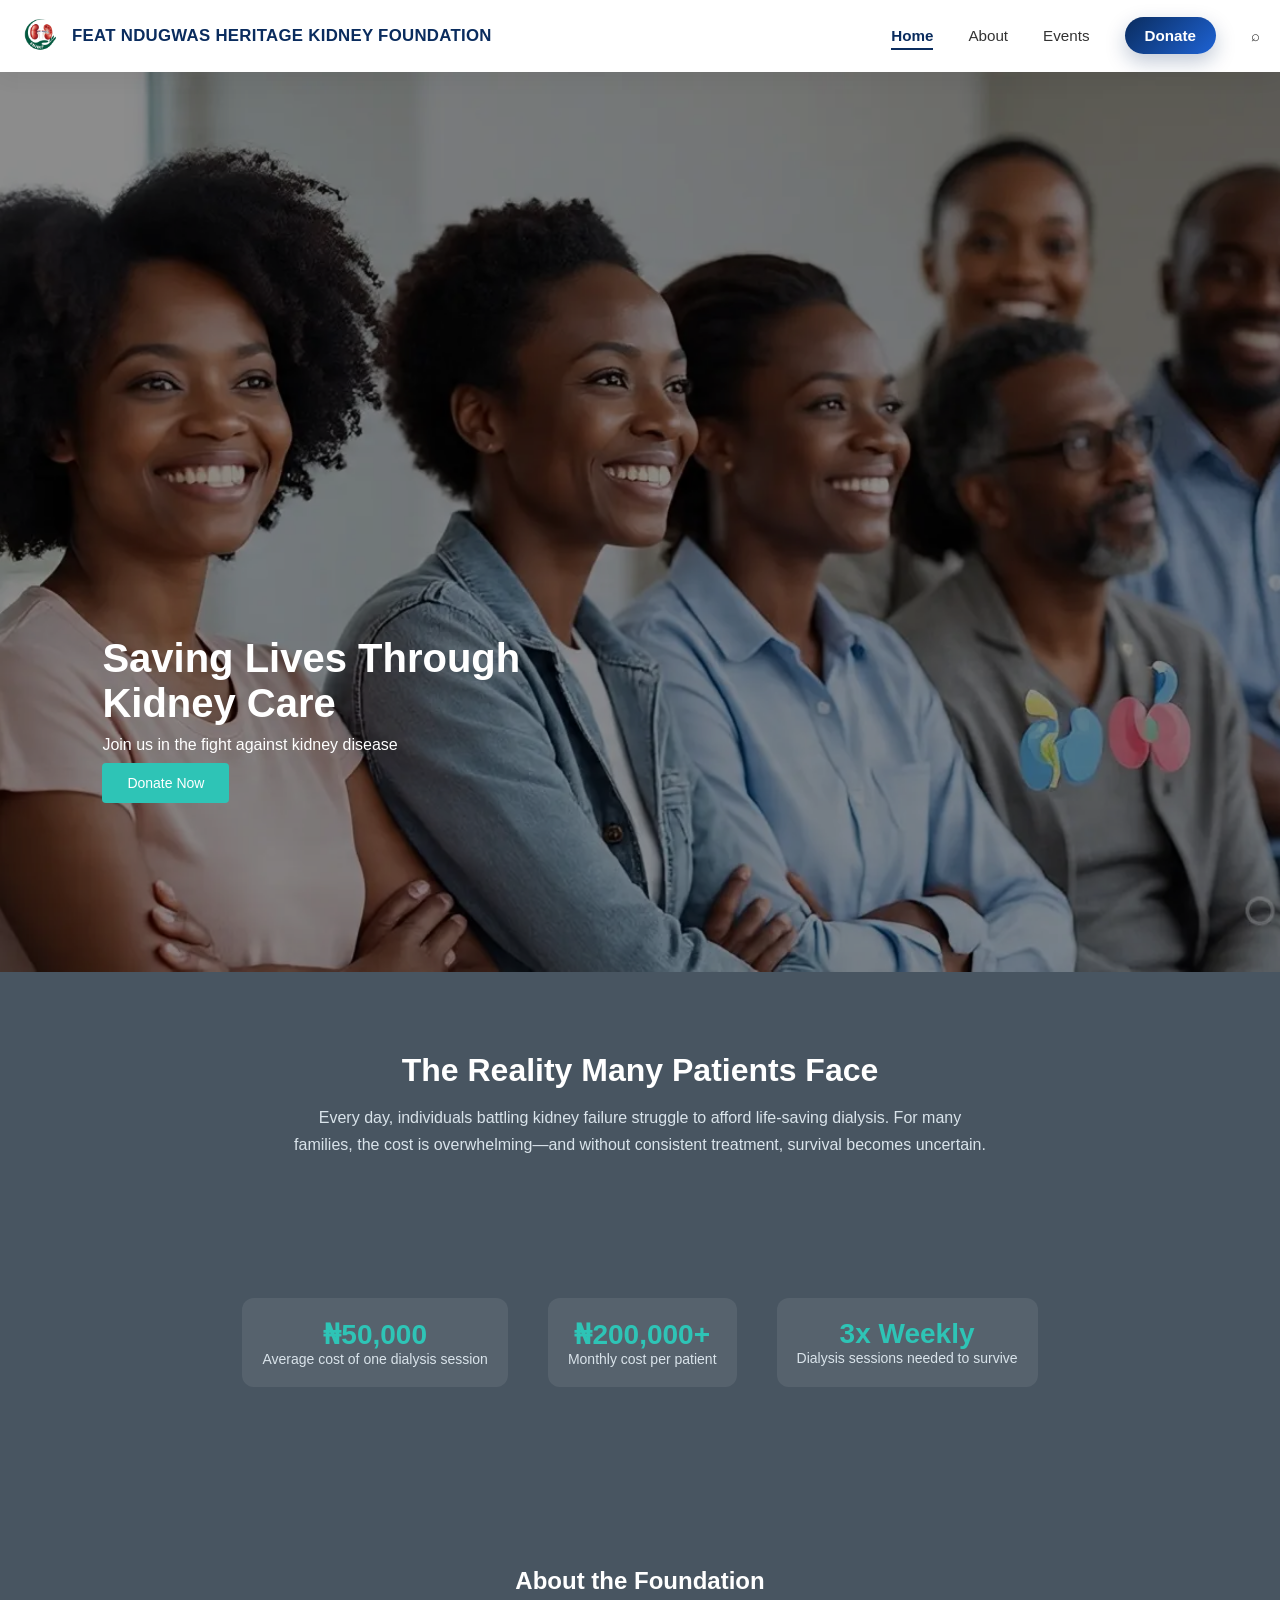
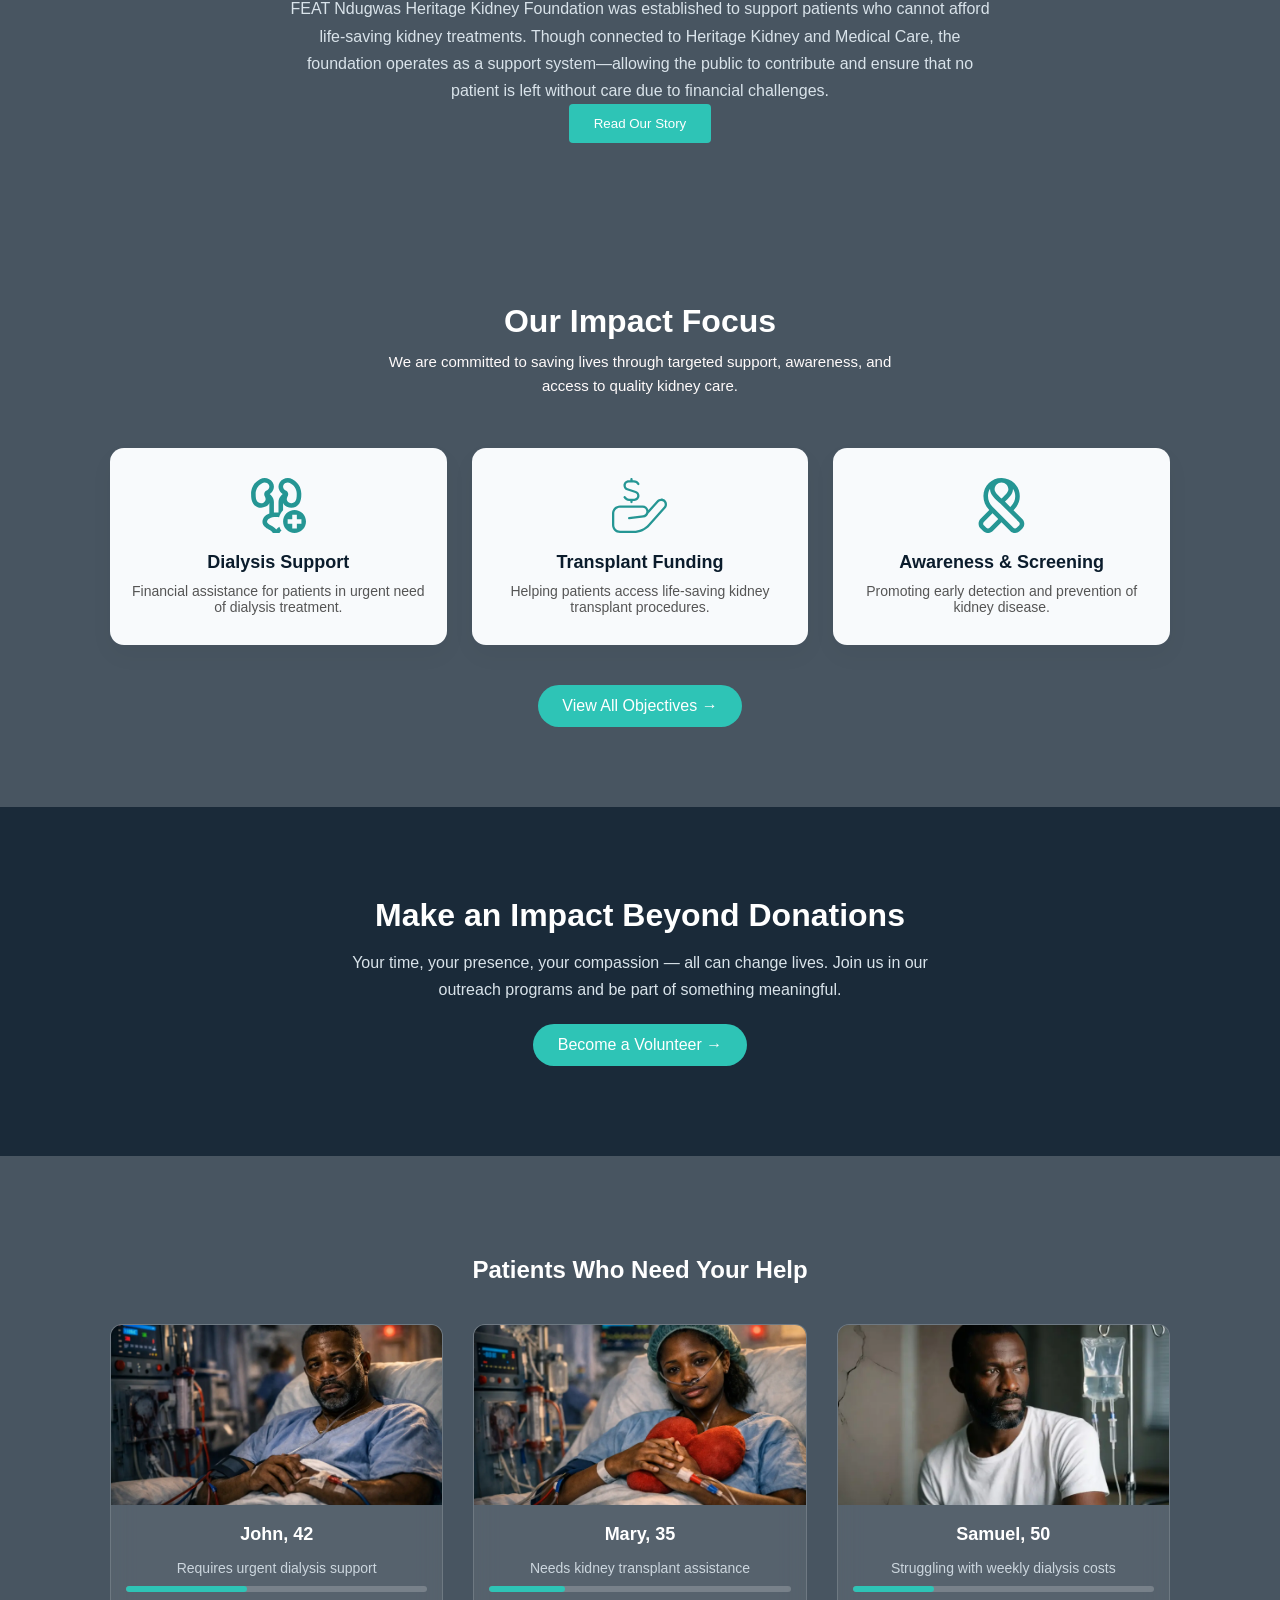
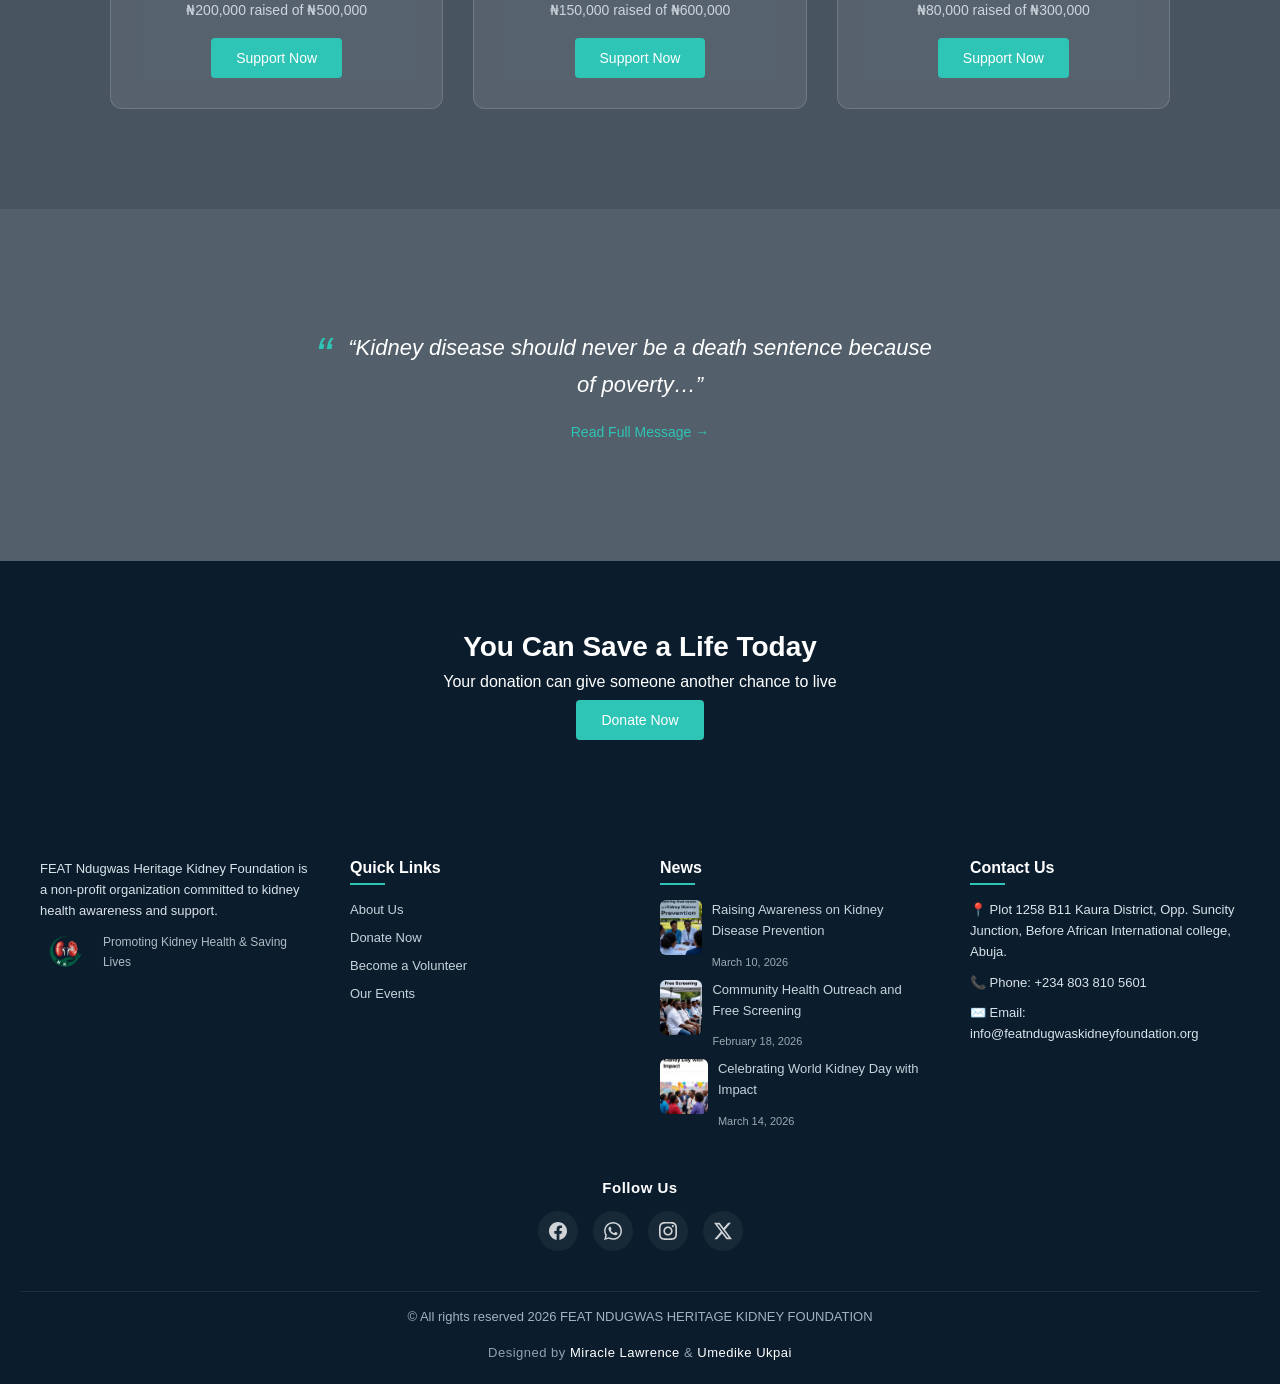
==== index.html @ 1a220aab "First batch of project completed" ====
<!doctype html>
<html lang="en">
  <head>
    <meta charset="UTF-8" />
    <meta name="viewport" content="width=device-width, initial-scale=1.0" />
    <meta name="author" content="Miracle Lawrence" />
    <meta
      name="description"
      content="FEAT NDUGWAS Heritage Kidney Foundation: Abuja’s No.1 kidney health center. Promoting awareness, prevention, and expert care for kidney patients."
    />

    <link rel="Icon" href="images/favicon.ico" />
    <link rel="stylesheet" href="css/main.css" />
    <script src="js/main.js" defer></script>
    <script src="js/hero.js" defer></script>
    <script src="js/patients.js" defer></script>
    <title>Home - FEAT NDUGWAS HERITAGE KIDNEY FOUNDATION</title>
  </head>
  <body>
    <header>
      <nav class="navbar">
        <!-- Logo -->
        <!-- TOP ROW -->
        <div class="nav-top">
          <div class="logo">
            <a href="index.html"
              ><img
                src="images/logo.webp"
                alt="FEAT Ndugwas Heritage Kidney Foundation Logo"
            /></a>
            <span> FEAT NDUGWAS HERITAGE KIDNEY FOUNDATION</span>
          </div>

          <!-- Hamburger -->
          <button class="hamburger" id="hamburger" aria-label="Toggle Menu">
            <!-- Hamburger Icon -->
            <svg class="icon-menu" viewBox="0 0 24 24" width="26" height="26">
              <path
                d="M3 6h18M3 12h18M3 18h18"
                stroke="#0a2c5e"
                stroke-width="2"
                stroke-linecap="round"
              />
            </svg>

            <!-- Close Icon -->
            <svg class="icon-close" viewBox="0 0 24 24" width="26" height="26">
              <path
                d="M6 6l12 12M18 6l-12 12"
                stroke="#0a2c5e"
                stroke-width="2"
                stroke-linecap="round"
              />
            </svg>

            <span class="menu-text">MENU</span>
          </button>
        </div>

        <!-- Nav Links -->
        <ul class="nav-links" id="navLinks">
          <li><a href="index.html">Home</a></li>
          <li><a href="about.html">About</a></li>
          <li><a href="events.html">Events</a></li>
          <li><a href="donate.html" class="donate-btn">Donate</a></li>
          <li><a href="#" id="searchToggle">⌕</a></li>
        </ul>
        <div class="search-box" id="searchBox">
          <input
            type="text"
            id="desktopSearchInput"
            placeholder="Search services..."
          />
          <div class="search-results" id="desktopSearchResults"></div>
        </div>
      </nav>
      <!-- Mobile search -->
      <div class="mobile-search">
        <input type="text" placeholder="Search..." />
      </div>
    </header>

    <main>
      <section class="hero">
        <div class="hero-slider">
          <!-- Slide 1 -->
          <div
            class="hero-slide active"
            style="background-image: url(&quot;images/hero1.webp&quot;)"
          >
            <div class="hero-content fade-up">
              <h1>Saving Lives Through Kidney Care</h1>
              <p>Join us in the fight against kidney disease</p>
              <a href="donate.html" class="btn-primary">Donate Now</a>
            </div>
          </div>

          <!-- Slide 2 -->
          <div
            class="hero-slide"
            style="background-image: url(&quot;images/hero2.webp&quot;)"
          >
            <div class="hero-content slide-left">
              <h1>Early Detection Saves Lives</h1>
              <p>Support free kidney screenings</p>
              <a href="donate.html" class="btn-primary">Donate Now</a>
            </div>
          </div>

          <!-- Slide 3 -->
          <div
            class="hero-slide"
            style="background-image: url(&quot;images/hero3.webp&quot;)"
          >
            <div class="hero-content slide-right">
              <h1>Help Kidney Patients Survive Another Day</h1>
              <p>Dialysis is Life — But Many Can’t Afford It</p>
              <a href="donate.html" class="btn-primary">Donate Now</a>
            </div>
          </div>

          <!-- Slide 4 -->
          <div
            class="hero-slide"
            style="background-image: url(&quot;images/hero4.webp&quot;)"
          >
            <div class="hero-content fade-down">
              <h1>Together We Can Make a Difference</h1>
              <p>Give Hope to Those Battling Kidney Disease</p>
              <a href="donate.html" class="btn-primary">Donate Now</a>
            </div>
          </div>

          <!-- Slide 5 -->
          <div
            class="hero-slide"
            style="background-image: url(&quot;images/hero5.webp&quot;)"
          >
            <div class="hero-content zoom-in">
              <h1>Hope for Kidney Patients</h1>
              <p>Help us give them a second chance</p>
              <a href="donate.html" class="btn-primary">Donate Now</a>
            </div>
          </div>
        </div>
      </section>

      <div class="parallax-bg">
        <section class="problem">
          <div class="container">
            <h2>The Reality Many Patients Face</h2>
            <p>
              Every day, individuals battling kidney failure struggle to afford
              life-saving dialysis. For many families, the cost is
              overwhelming—and without consistent treatment, survival becomes
              uncertain.
            </p>
          </div>
        </section>

        <section class="impact">
          <div class="container">
            <div class="impact-box">
              <h3>₦50,000</h3>
              <p>Average cost of one dialysis session</p>
            </div>

            <div class="impact-box">
              <h3>₦200,000+</h3>
              <p>Monthly cost per patient</p>
            </div>

            <div class="impact-box">
              <h3>3x Weekly</h3>
              <p>Dialysis sessions needed to survive</p>
            </div>
          </div>
        </section>

        <section class="about-foundation">
          <div class="container">
            <h2>About the Foundation</h2>
            <p>
              FEAT Ndugwas Heritage Kidney Foundation was established to support
              patients who cannot afford life-saving kidney treatments. Though
              connected to Heritage Kidney and Medical Care, the foundation
              operates as a support system—allowing the public to contribute and
              ensure that no patient is left without care due to financial
              challenges.
            </p>
            <a href="about.html#our-story"
              ><button class="story-btn">Read Our Story</button></a
            >
          </div>
        </section>

        <section class="objectives-preview">
          <div class="container">
            <div class="preview-header">
              <h2>Our Impact Focus</h2>
              <p>
                We are committed to saving lives through targeted support,
                awareness, and access to quality kidney care.
              </p>
            </div>

            <div class="preview-grid">
              <div class="preview-card">
                <img src="images/urology.svg" alt="compassion image" />
                <h4>Dialysis Support</h4>
                <p>
                  Financial assistance for patients in urgent need of dialysis
                  treatment.
                </p>
              </div>

              <div class="preview-card">
                <img src="images/hand-holding-usd.svg" alt="transplant image" />
                <h4>Transplant Funding</h4>
                <p>
                  Helping patients access life-saving kidney transplant
                  procedures.
                </p>
              </div>

              <div class="preview-card">
                <img src="images/awareness.svg" alt="awareness image" />
                <h4>Awareness & Screening</h4>
                <p>
                  Promoting early detection and prevention of kidney disease.
                </p>
              </div>
            </div>

            <div class="preview-cta">
              <a href="about.html#objectives" class="preview-btn"
                >View All Objectives →</a
              >
            </div>
          </div>
        </section>

        <section class="volunteer-teaser">
          <div class="teaser-content">
            <h2>Make an Impact Beyond Donations</h2>

            <p>
              Your time, your presence, your compassion — all can change lives.
              Join us in our outreach programs and be part of something
              meaningful.
            </p>

            <a href="events.html#volunteer-section" class="teaser-btn"> Become a Volunteer → </a>
          </div>
        </section>

        <section class="cases">
          <div class="container">
            <h2>Patients Who Need Your Help</h2>

            <div class="case-grid" id="caseContainer">
              <!-- JS will inject cards here -->
            </div>
          </div>
        </section>
      </div>

      <section class="founder-teaser">
        <div class="teaser-content">
          <p class="teaser-quote">
            “Kidney disease should never be a death sentence because of
            poverty…”
          </p>
          <a href="about.html#founder-message" class="teaser-link"
            >Read Full Message →</a
          >
        </div>
      </section>

      <section class="cta">
        <h2>You Can Save a Life Today</h2>
        <p>Your donation can give someone another chance to live</p>
        <a href="donate.html" class="btn-primary">Donate Now</a>
      </section>
    </main>

    <div class="overlay" id="overlay"></div>
    <footer class="footer">
      <div class="footer-container">
        <!-- Left Section -->
        <div class="footer-section">
          <p>
            FEAT Ndugwas Heritage Kidney Foundation is a non-profit organization
            committed to kidney health awareness and support.
          </p>
          <div class="logo">
            <img
              src="images/logo.webp"
              alt="FEAT Ndugwas Heritage Kidney Foundation Logo"
            />
            <p>Promoting Kidney Health & Saving Lives</p>
          </div>
        </div>

        <!-- Quick Links -->
        <div class="footer-section">
          <h4>Quick Links</h4>
          <ul>
            <li><a href="about.html">About Us</a></li>
            <li><a href="donate.html">Donate Now</a></li>
            <li><a href="events.html#volunteer-section">Become a Volunteer</a></li>
            <li><a href="events.html">Our Events</a></li>
          </ul>
        </div>

        <!-- News -->
        <div class="footer-section">
          <h4>News</h4>
          <ul class="news-list">
            <li>
              <img src="images/news1.webp" alt="Kidney Awareness Campaign" />
              <div>
                <p>
                  <a href="#">Raising Awareness on Kidney Disease Prevention</a>
                </p>
                <span>March 10, 2026</span>
              </div>
            </li>
            <li>
              <img src="images/news2.webp" alt="Health Outreach" />
              <div>
                <p>
                  <a href="#">Community Health Outreach and Free Screening</a>
                </p>
                <span>February 18, 2026</span>
              </div>
            </li>
            <li>
              <img src="images/news3.webp" alt="World Kidney Day" />
              <div>
                <p><a href="#">Celebrating World Kidney Day with Impact</a></p>
                <span>March 14, 2026</span>
              </div>
            </li>
          </ul>
        </div>

        <!-- Contact Us -->
        <div class="footer-section">
          <h4>Contact Us</h4>
          <p>
            📍 Plot 1258 B11 Kaura District, Opp. Suncity Junction, Before
            African International college, Abuja.
          </p>
          <p>📞 Phone: +234 803 810 5601</p>
          <p>✉️ Email: info@featndugwaskidneyfoundation.org</p>
        </div>
      </div>

      <div class="footer-social">
        <h4>Follow Us</h4>
        <div class="social-icons">
          <a href="#" target="_blank" aria-label="Facebook">
            <img src="images/facebook.svg" alt="Facebook" />
          </a>
          <a href="#" target="_blank" aria-label="WhatsApp">
            <img src="images/whatsapp.svg" alt="WhatsApp" />
          </a>
          <a href="#" target="_blank" aria-label="Instagram">
            <img src="images/instagram.svg" alt="Instagram" />
          </a>
          <a href="#" target="_blank" aria-label="X">
            <img src="images/x.svg" alt="X (Twitter)" />
          </a>
        </div>
      </div>

      <div class="footer-bottom">
        <p>
          © All rights reserved 2026 FEAT NDUGWAS HERITAGE KIDNEY FOUNDATION
        </p>
      </div>
      <div class="designer">
        <p>
          Designed by
          <span>Miracle Lawrence</span> &
          <span>Umedike Ukpai</span>
        </p>
      </div>
    </footer>
  </body>
</html>
---- css/main.css ----
/* RESET */
* {
  margin: 0;
  padding: 0;
  box-sizing: border-box;
  font-family: "Segoe UI", sans-serif;
}
html, body {
  overflow-x: hidden;
}
/* NAVBAR */
.navbar {
  position: sticky;
  top: 0;
  z-index: 1000;
  background: rgba(255, 255, 255, 0.9);
  -webkit-backdrop-filter: blur(14px);
  backdrop-filter: blur(14px);
  box-shadow: 0 4px 25px rgba(0, 0, 0, 0.06);
  display: flex;
  flex-direction: column;
  padding: 15px 20px;
  justify-content: space-between;
}

/* TOP ROW */
.nav-top {
  display: flex;
  justify-content: space-between;
  align-items: center;
}

.navbar.shrink {
  padding: 10px 20px;
  box-shadow: 0 2px 15px rgba(0, 0, 0, 0.08);
}

/* LOGO */
.logo {
  display: flex;
  align-items: center;
  gap: 10px;
}

.logo img {
  width: 42px;
  height: 42px;
  object-fit: contain;
  display: block;
  border-radius: 10px;
}

.logo span {
  display: flex;
  align-items: center;
  height: 42px;
  line-height: 1;
  font-weight: 600;
  color: #0a2c5e;
  font-size: 1.05rem;
  letter-spacing: 0.3px;
}

/* NAV LINKS */
.nav-links {
  display: flex;
  list-style: none;
  gap: 35px;
  align-items: center;
  transition: right 0.4s cubic-bezier(0.77, 0, 0.175, 1);
}

.nav-links a.active {
  color: #0a2c5e;
  font-weight: 600;
}

.nav-links a.active::after {
  width: 100%;
}

/* DESKTOP CENTERING */
@media (min-width: 1024px) {
  .navbar {
    flex-direction: row; /* 🔥 make it horizontal */
    align-items: center;
    justify-content: space-between;
  }

  /* Remove nav-top wrapper effect */
  .nav-top {
    display: contents;
  }

  .nav-links {
    margin-left: auto; /* push to right */
  }
}

.nav-links a {
  text-decoration: none;
  color: #333;
  font-size: 0.95rem;
  position: relative;
  transition: 0.3s;
}

/* Hover underline */
.nav-links a::after {
  content: "";
  width: 0;
  height: 2px;
  background: #0a2c5e;
  position: absolute;
  left: 0;
  bottom: -6px;
  transition: 0.3s;
}

.nav-links a:hover::after {
  width: 100%;
}

/* DONATE BUTTON */
.donate-btn {
  background: linear-gradient(135deg, #0a2c5e, #1e63d5);
  color: white !important;
  padding: 10px 20px;
  border-radius: 30px;
  font-weight: 600;
  box-shadow: 0 8px 20px rgba(10, 44, 94, 0.25);
}

.donate-btn:hover {
  transform: translateY(-2px);
}

/* DESKTOP SEARCH BOX */
.search-box {
  position: absolute;
  top: 70px;
  right: 20px;
  width: 0;
  overflow: hidden;
  transition: 0.3s ease;
}

.search-box input {
  width: 260px;
  padding: 12px 15px;
  border-radius: 25px;
  border: none;
  outline: none;
  box-shadow: 0 5px 20px rgba(0, 0, 0, 0.1);
}

/* ACTIVE */
.search-box.active {
  width: 270px;
}

.search-box input:focus,
.mobile-search input:focus {
  box-shadow: 0 0 0 3px rgba(30, 99, 213, 0.15);
}

/* HAMBURGER */
/* HAMBURGER BUTTON */
.hamburger {
  display: none;
  align-items: center;
  gap: 8px;
  background: none;
  border: none;
  cursor: pointer;
}

/* Icons */
.icon-close {
  display: none;
}

/* Toggle icons */
.hamburger.active .icon-menu {
  display: none;
}

.hamburger.active .icon-close {
  display: block;
}

/* MENU TEXT */
.menu-text {
  font-size: 0.8rem;
  font-weight: 600;
  color: #0a2c5e;
  letter-spacing: 1px;
}

.icon-menu,
.icon-close {
  transition:
    opacity 0.3s ease,
    transform 0.3s ease;
}

.hamburger.active .icon-close {
  transform: rotate(90deg);
}

/* MOBILE SEARCH */
.mobile-search {
  display: none;
  width: 100%;
  padding: 10px 20px;
  background: white;
}

.mobile-search input {
  width: 100%;
  padding: 12px 15px;
  border-radius: 25px;
  border: none;
  outline: none;
  box-shadow: 0 5px 15px rgba(0, 0, 0, 0.08);
}

/* SEARCH RESULTS */
.search-results {
  margin-top: 8px;
  background: white;
  border-radius: 10px;
  box-shadow: 0 10px 25px rgba(0, 0, 0, 0.1);
  overflow: hidden;
  display: none;
}

.search-results div {
  padding: 10px;
  cursor: pointer;
}

.search-results div:hover {
  background: #f2f6ff;
}

/* OVERLAY */
.overlay {
  position: fixed;
  top: 0;
  left: 0;
  width: 100%;
  height: 100%;
  background: rgba(0, 0, 0, 0.3);
  -webkit-backdrop-filter: blur(5px);
  backdrop-filter: blur(5px);
  opacity: 0;
  visibility: hidden;
  transition: 0.3s;
  z-index: 900;
}

.overlay.active {
  opacity: 1;
  visibility: visible;
}

/* FOOTER BASE */
.footer {
  background: #0b1c2c; /* deep navy */
  color: #d9e3ea;
  padding: 60px 20px 20px;
  font-family: "Segoe UI", Tahoma, sans-serif;
}

.footer-container {
  display: grid;
  grid-template-columns: repeat(auto-fit, minmax(220px, 1fr));
  gap: 40px;
  max-width: 1200px;
  margin: auto;
}

/* SECTION TITLES */
.footer-section h4 {
  font-size: 16px;
  margin-bottom: 15px;
  color: #ffffff;
  position: relative;
}

.footer-section h4::after {
  content: "";
  display: block;
  width: 35px;
  height: 2px;
  background: #2ec4b6; /* accent */
  margin-top: 6px;
}

/* LOGO AREA */
.footer .logo img {
  width: 55px;
  margin-bottom: 10px;
}

.footer .logo h3 {
  font-size: 14px;
  margin: 5px 0;
  color: #ffffff;
}

.footer .logo p {
  font-size: 12px;
  opacity: 0.8;
}

/* TEXT */
.footer p {
  font-size: 13px;
  line-height: 1.6;
}

/* LINKS */
.footer ul {
  list-style: none;
  padding: 0;
}

.footer ul li {
  margin-bottom: 10px;
}

.footer ul li a {
  text-decoration: none;
  color: #c7d3db;
  font-size: 13px;
  transition: 0.3s ease;
}

.footer ul li a:hover {
  color: #2ec4b6;
  padding-left: 5px;
}

/* NEWS */
.news-list li {
  display: flex;
  gap: 10px;
  margin-bottom: 15px;
}

.news-list img {
  width: 55px;
  height: 55px;
  object-fit: cover;
  border-radius: 6px;
}

.news-list p {
  font-size: 13px;
  margin: 0;
}

.news-list span {
  font-size: 11px;
  opacity: 0.7;
}

/* CONTACT */
.footer-section p {
  margin-bottom: 10px;
}

/* BOTTOM BAR */
.footer-bottom {
  border-top: 1px solid rgba(255, 255, 255, 0.08);
  margin-top: 40px;
  padding-top: 15px;
  text-align: center;
  font-size: 12px;
  color: #9fb3c3;
}

.designer {
  text-align: center;
  margin-top: 15px;
  font-size: 12px;
  color: #8fa3b5;
  letter-spacing: 0.5px;
}

.designer p {
  margin: 0;
}

.designer span {
  color: #ffffff;
  font-weight: 500;
}

/* subtle hover effect */
.designer span:hover {
  color: #2ec4b6;
  cursor: pointer;
  transition: 0.3s ease;
}

/* SOCIAL SECTION */
.footer-social {
  text-align: center;
  margin-top: 40px;
}

.footer-social h4 {
  color: #ffffff;
  font-size: 15px;
  margin-bottom: 15px;
  letter-spacing: 0.5px;
}

/* ICONS CONTAINER */
.social-icons {
  display: flex;
  justify-content: center;
  gap: 15px;
}

/* ICON STYLE */
.social-icons a {
  width: 40px;
  height: 40px;
  background: rgba(255, 255, 255, 0.05);
  border-radius: 50%;
  display: flex;
  align-items: center;
  justify-content: center;
  transition: all 0.3s ease;
}

/* SVG IMAGE */
.social-icons img {
  width: 18px;
  height: 18px;
  opacity: 0.8;
}

/* HOVER EFFECT (premium feel) */
.social-icons a:hover {
  background: #2ec4b6;
  transform: translateY(-3px);
}

.social-icons a:hover img {
  opacity: 1;
  filter: brightness(0) invert(1); /* makes SVG white on hover */
}

/* HERO BASE */
.hero {
  height: 100vh;
  position: relative;
  overflow: hidden;
}

/* SLIDES */
.hero-slide {
  position: absolute;
  width: 100%;
  height: 100%;
  background-size: cover;
  background-position: center;
  opacity: 0;
  transition: opacity 1s ease-in-out;
}

/* DARK OVERLAY (important for readability) */
.hero-slide::before {
  content: "";
  position: absolute;
  inset: 0;
  background: rgba(0, 0, 0, 0.45);
}

/* ACTIVE SLIDE */
.hero-slide.active {
  opacity: 1;
  z-index: 1;
}

/* CONTENT */
.hero-content {
  position: absolute;
  bottom: 20%;
  left: 8%;
  color: #fff;
  max-width: 500px;
  z-index: 2;
  opacity: 0;
  transform: translateY(20px);
}

/* ACTIVE TRIGGER */
.hero-slide.active .hero-content {
  opacity: 1;
  transform: translate(0, 0);
  transition: all 0.8s ease;
}

/* VARIATIONS */

/* Fade Up */
.fade-up {
  transform: translateY(40px);
}

/* Slide from Left */
.slide-left {
  transform: translateX(-60px);
}

/* Slide from Right */
.slide-right {
  transform: translateX(60px);
}

/* Fade Down */
.fade-down {
  transform: translateY(-40px);
}

/* Zoom In */
.zoom-in {
  transform: scale(0.8);
}

.hero-content h1 {
  font-size: 40px;
  margin-bottom: 10px;
  transition-delay: 0.2s;
}

.hero-content p {
  font-size: 16px;
  margin-bottom: 20px;
  transition-delay: 0.2s;
}

.hero-content a {
   transition-delay: 0.2s;
}

/* BUTTON */
.btn-primary {
  background: #2ec4b6;
  color: #fff;
  padding: 12px 25px;
  text-decoration: none;
  border-radius: 4px;
  font-size: 14px;
  transition: 0.3s;
}

.btn-primary:hover {
  background: #26a69a;
}

/* PROBLEM SECTION */
.problem {
  padding: 80px 20px;
  text-align: center;
  background: #f7fbfc;
}

.problem h2 {
  font-size: 32px;
  margin-bottom: 15px;
}

.problem p {
  max-width: 700px;
  margin: auto;
  font-size: 16px;
  line-height: 1.7;
  color: #555;
}


/* IMPACT SECTION */
.impact {
  padding: 60px 20px;
  background: #ffffff;
}

.impact .container {
  display: flex;
  justify-content: center;
  gap: 40px;
  flex-wrap: wrap;
}

.impact-box {
  text-align: center;
}

.impact-box h3 {
  font-size: 28px;
  color: #2ec4b6;
}

.impact-box p {
  font-size: 14px;
  color: #666;
}

/* FOUNDATION SECTION */

.about-foundation {
  padding: 80px 20px;
  background: #f7fbfc;
  text-align: center;
}

.about-foundation p {
  max-width: 700px;
  margin: auto;
  line-height: 1.7;
  color: #555;
}

/* CASES SECTION */
/* CASE SECTION */
.cases {
  padding: 100px 20px;
  text-align: center;
}

/* GRID */
.case-grid {
  display: grid;
  grid-template-columns: repeat(auto-fit, minmax(260px, 1fr));
  gap: 30px;
  margin-top: 40px;
}

/* GLASS CARD */
.case-card {
  background: rgba(255, 255, 255, 0.08);
  -webkit-backdrop-filter: blur(12px);
  backdrop-filter: blur(12px);
  border-radius: 12px;
  border: 1px solid rgba(255,255,255,0.15);
  overflow: hidden;
  padding-bottom: 20px;
  color: #fff;
  transition: all 0.3s ease;
}

/* HOVER EFFECT */
.case-card:hover {
  transform: translateY(-8px);
  box-shadow: 0 15px 35px rgba(0,0,0,0.3);
}

/* IMAGE */
.case-card img {
  width: 100%;
  height: 180px;
  object-fit: cover;
}

/* TEXT */
.case-card h3 {
  margin: 15px;
  font-size: 18px;
}

.case-card p {
  margin: 0 15px 10px;
  font-size: 14px;
  opacity: 0.9;
}

/* PROGRESS BAR */
.progress-bar {
  height: 6px;
  background: rgba(255,255,255,0.2);
  margin: 10px 15px;
  border-radius: 5px;
  overflow: hidden;
}

.progress {
  height: 100%;
  background: #2ec4b6;
  border-radius: 5px;
}

/* AMOUNT */
.amount {
  font-size: 13px;
  margin: 10px 15px;
}

/* BUTTON */
.case-card .btn-primary {
  display: inline-block;
  margin: 10px 15px;
}

.cta {
  padding: 70px 20px;
  text-align: center;
  background: #0b1c2c;
  color: #fff;
}

.cta h2 {
  font-size: 28px;
  margin-bottom: 10px;
}

.cta p {
  margin-bottom: 20px;
}

/* BACKGROUND WRAPPER */
.parallax-bg {
  background: url("../images/parallax-bg.webp") center/cover no-repeat fixed;
  position: relative;
}

/* OPTIONAL DARK OVERLAY (very important for readability) */
.parallax-bg::before {
  content: "";
  position: absolute;
  inset: 0;
  background: rgba(11, 28, 44, 0.75); /* matches your theme */
  z-index: 0;
}

/* MAKE CONTENT ABOVE OVERLAY */
.parallax-bg section {
  position: relative;
  z-index: 1;
  background: transparent;
  color: #fff;
}

/* IMPROVE TEXT VISIBILITY */
.parallax-bg p {
  color: #d9e3ea;
}







/* FULL HERO */
.about-hero {
  position: relative;
  height: 100vh;
  overflow: hidden;
}

/* IMAGE */
.about-hero-image img {
  width: 100%;
  height: 100%;
  object-fit: cover;
}

/* TEXT SIDE */
.about-hero-text {
  position: absolute;
  top: 0;
  right: 0;
  width: 50%;
  height: 100%;

  display: flex;
  align-items: center;
  padding: 60px;

  /* transparent overlay */
  background: rgba(11, 28, 44, 0.65);
  -webkit-backdrop-filter: blur(10px);
  backdrop-filter: blur(10px);

  color: #fff;

  /* CURVED EDGE 🔥 */
  clip-path: ellipse(100% 100% at 100% 50%);
}

/* CONTENT */
.about-hero-text .content {
  max-width: 450px;
}

.about-hero-text h2 {
  font-size: 40px;
  margin-bottom: 20px;
}

.about-hero-text p {
  font-size: 16px;
  line-height: 1.7;
  margin-bottom: 25px;
}

/* BUTTON */
.story-btn {
  background: #2ec4b6;
  border: none;
  padding: 12px 25px;
  color: #fff;
  border-radius: 4px;
  cursor: pointer;
  transition: 0.3s ease;
}

.story-btn:hover {
  background: #26a69a;
  transform: translateY(-2px);
}

/* SECTION */
.our-story {
  padding: 100px 20px;
  background: #f7fbfc;
}

/* CONTAINER */
.story-container {
  max-width: 1200px;
  margin: auto;
  display: flex;
  align-items: center;
  gap: 60px;
  flex-wrap: wrap;
}

/* IMAGE SIDE */
.story-image {
  flex: 1;
  display: flex;
  justify-content: center;
}

/* HEXAGON SHAPE */
.hexagon {
  width: 500px;
  height: 430px;
  position: relative;
  clip-path: polygon(
    50% 0%, 
    90% 25%, 
    90% 75%, 
    50% 100%, 
    10% 75%, 
    10% 25%
  );
  overflow: hidden;
  transition: 0.4s ease;
}

/* IMAGE */
.hexagon img {
  width: 100%;
  height: 100%;
  object-fit: cover;
}

/* HOVER EFFECT */
.hexagon:hover {
  transform: scale(1.05) rotate(1deg);
}

/* TEXT SIDE */
.story-text {
  flex: 1;
  max-width: 550px;
}

.story-text h2 {
  font-size: 34px;
  margin-bottom: 20px;
  color: #0b1c2c;
}

.story-text p {
  font-size: 15px;
  line-height: 1.8;
  color: #555;
  margin-bottom: 15px;
}




/* SECTION */
.vmc-section {
  padding: 100px 20px;
  background: #ffffff;
}

/* TOP (VISION + MISSION) */
.vmc-container {
  display: grid;
  grid-template-columns: repeat(2, 1fr);
  gap: 40px;
  max-width: 1100px;
  margin: auto;
}

/* CARD */
.vmc-card {
  background: #f7fbfc;
  padding: 40px;
  border-radius: 12px;
  text-align: left;
  transition: 0.3s ease;
}

.vmc-card:hover {
  transform: translateY(-5px);
}

.vmc-card img {
  width: 50px;
  margin-bottom: 15px;
}

.vmc-card h3 {
  font-size: 22px;
  margin-bottom: 10px;
  color: #0b1c2c;
}

.vmc-card p {
  font-size: 15px;
  line-height: 1.7;
  color: #555;
}

/* CORE VALUES SECTION */
.core-values {
  margin-top: 80px;
  text-align: center;
}

.core-values h3 {
  font-size: 28px;
  margin-bottom: 40px;
  color: #0b1c2c;
}

/* GRID */
.values-grid {
  display: grid;
  grid-template-columns: repeat(auto-fit, minmax(220px, 1fr));
  gap: 25px;
  max-width: 1100px;
  margin: auto;
}

/* VALUE CARD (SPECIAL DESIGN 🔥) */
.value-item {
  background: #ffffff;
  border-radius: 12px;
  padding: 30px 20px;
  text-align: center;

  /* premium effect */
  box-shadow: 0 8px 25px rgba(0,0,0,0.05);
  border-top: 3px solid #2ec4b6;

  transition: 0.3s ease;
}

.value-item:hover {
  transform: translateY(-6px);
  box-shadow: 0 12px 30px rgba(0,0,0,0.08);
}

/* ICON */
.value-item img {
  width: 40px;
  margin-bottom: 15px;
}



/* TEXT */
.value-item h4 {
  font-size: 16px;
  margin-bottom: 8px;
  color: #0b1c2c;
}

.value-item p {
  font-size: 13px;
  color: #555;
  line-height: 1.6;
}


/* SECTION */
.founder-section {
  padding: 100px 20px;
  background: #f7fbfc;
}

/* CONTAINER */
.founder-container {
  max-width: 1100px;
  margin: auto;
  display: flex;
  align-items: center;
  gap: 60px;
  flex-wrap: wrap;
}

/* IMAGE */
.founder-image {
  flex: 1;
  display: flex;
  justify-content: center;
}

.founder-image img {
  width: 280px;
  height: 280px;
  object-fit: cover;
  border-radius: 50%;
  box-shadow: 0 10px 30px rgba(0,0,0,0.1);
}

/* TEXT */
.founder-text {
  flex: 2;
  max-width: 600px;
  
}

.founder-text h2 {
  font-size: 32px;
  margin-bottom: 20px;
  color: #0b1c2c;
}

/* QUOTE STYLE */
.quote {
  font-size: 16px;
  line-height: 1.8;
  color: #555;
  margin-bottom: 15px;
  position: relative;
}

/* QUOTE DECORATION */
.quote::before {
  content: "“";
  font-size: 40px;
  color: #2ec4b6;
  position: absolute;
  left: -20px;
  top: -10px;
}

/* FOUNDER NAME */
.founder-name {
  display: block;
  margin-top: 20px;
  font-weight: 600;
  color: #0b1c2c;
}


/* SECTION */
.founder-teaser {
  position: relative;
  padding: 120px 20px; /* slightly increased for better effect */
  text-align: center;
  color: #fff;

  /* FIXED BACKGROUND */
  background: url("../images/founder-bg.webp") center/cover no-repeat;
  background-attachment: fixed;
}

/* DARK OVERLAY */
.founder-teaser::before {
  content: "";
  position: absolute;
  inset: 0;
  background: rgba(11, 28, 44, 0.7);
  z-index: 0;
}

/* CONTENT ABOVE OVERLAY */
.teaser-content {
  position: relative;
  z-index: 2;
}

/* QUOTE */
.teaser-quote {
  font-size: 22px; /* slightly bigger = more impact */
  font-style: italic;
  max-width: 700px;
  margin: 0 auto 20px;
  color: #fff;
  line-height: 1.7;
  position: relative;
}

/* QUOTE ICON */
.teaser-quote::before {
  content: "“";
  font-size: 50px;
  color: #2ec4b6;
  position: absolute;
  left: -25px;
  top: -15px;
}

/* LINK */
.teaser-link {
  font-size: 14px;
  color: #2ec4b6;
  text-decoration: none;
  font-weight: 500;
  transition: 0.3s ease;
}

.teaser-link:hover {
  text-decoration: underline;
  letter-spacing: 0.5px;
}



/* SECTION BASE */
.objectives-section {
  padding: 100px 20px;
  background: #f8fafc;
}

.container {
  max-width: 1200px;
  margin: auto;
}

/* HEADER */
.section-header {
  text-align: center;
  margin-bottom: 60px;
}

.subtitle {
  color: #2ec4b6;
  letter-spacing: 2px;
  font-size: 13px;
  font-weight: 600;
  margin-bottom: 10px;
}

.section-header h2 {
  font-size: 40px;
  color: #0b1c2c;
  margin-bottom: 15px;
}

.description {
  max-width: 600px;
  margin: auto;
  color: #555;
  font-size: 16px;
  line-height: 1.6;
}

/* GRID */
.objectives-grid {
  display: grid;
  grid-template-columns: repeat(auto-fit, minmax(250px, 1fr));
  gap: 25px;
}

/* CARD */
.objective-card {
  background: #ffffff;
  padding: 30px 20px;
  border-radius: 16px;
  text-align: center;
  transition: 0.3s ease;
  box-shadow: 0 10px 30px rgba(0,0,0,0.05);
  position: relative;
}

.objective-card:hover {
  transform: translateY(-8px);
  box-shadow: 0 15px 40px rgba(0,0,0,0.08);
}

/* ICON */
.objective-card img {
  width: 60px;
  margin-bottom: 20px;
  filter: brightness(0) saturate(100%) invert(42%) sepia(81%) saturate(340%) hue-rotate(130deg);
}

/* TEXT */
.objective-card p {
  font-size: 15px;
  color: #333;
  line-height: 1.6;
}

.objective-card strong {
  color: #0b1c2c;
}

/* CTA */
.objectives-cta {
  margin-top: 60px;
  background: linear-gradient(135deg, #0b1c2c, #123b5a);
  padding: 40px;
  border-radius: 16px;
  text-align: center;
  color: #fff;
}

.objectives-cta p {
  font-size: 16px;
  margin-bottom: 20px;
}

/* BUTTON */
.cta-btn {
  display: inline-block;
  background: #2ec4b6;
  color: #fff;
  padding: 12px 25px;
  border-radius: 30px;
  text-decoration: none;
  font-size: 14px;
  transition: 0.3s ease;
}

.cta-btn:hover {
  background: #25a99c;
  transform: translateY(-2px);
}






/* SECTION */
.objectives-preview {
  padding: 80px 20px;
  background: #ffffff;
  text-align: center;
}

/* HEADER */
.preview-header h2 {
  font-size: 32px;
  color: #fff;
  margin-bottom: 10px;
}

.preview-header p {
  max-width: 550px;
  margin: auto;
  color: #fffbfb;
  font-size: 15px;
  line-height: 1.6;
}

/* GRID */
.preview-grid {
  margin-top: 50px;
  display: grid;
  grid-template-columns: repeat(auto-fit, minmax(250px, 1fr));
  gap: 25px;
}

/* CARD */
.preview-card {
  background: #f8fafc;
  padding: 30px 20px;
  border-radius: 14px;
  transition: 0.4s ease;
  box-shadow: 0 10px 25px rgba(0,0,0,0.04);

  /* ANIMATION START */
  opacity: 0;
  transform: translateY(40px);
}

/* SHOW */
.preview-card.show {
  opacity: 1;
  transform: translateY(0);
}

/* HOVER */
.preview-card:hover {
  transform: translateY(-6px);
  box-shadow: 0 15px 35px rgba(0,0,0,0.08);
}

/* ICON */
.preview-card img {
  width: 55px;
  margin-bottom: 15px;
  filter: brightness(0) saturate(100%) invert(42%) sepia(81%) saturate(340%) hue-rotate(130deg);
}

/* TEXT */
.preview-card h4 {
  font-size: 18px;
  margin-bottom: 10px;
  color: #0b1c2c;
}

.preview-card p {
  font-size: 14px;
  color: #555;
}

/* CTA */
.preview-cta {
  margin-top: 40px;
}

.preview-btn {
  display: inline-block;
  padding: 12px 24px;
  background: #2ec4b6;
  color: #fff;
  border-radius: 30px;
  text-decoration: none;
  transition: 0.3s ease;
}

.preview-btn:hover {
  background: #25a99c;
}

.preview-card:nth-child(1) { transition-delay: 0.1s; }
.preview-card:nth-child(2) { transition-delay: 0.2s; }
.preview-card:nth-child(3) { transition-delay: 0.3s; }



/* =========================
   GLOBAL
========================= */
.container {
  max-width: 1100px;
  margin: auto;
  padding: 0 20px;
}

/* =========================
   HERO
========================= */
.donate-hero {
  height: 100vh;
  background:
    linear-gradient(rgba(11,28,44,0.8), rgba(11,28,44,0.8)),
    url("../images/donate.webp") center/cover no-repeat;
  display: flex;
  align-items: center;
  justify-content: center;
  text-align: center;
  color: #fff;
}

.donate-hero-content h1 {
  font-size: 52px;
  margin-bottom: 15px;
  letter-spacing: -1px;
}

.donate-hero-content p {
  max-width: 600px;
  margin: auto;
  font-size: 17px;
  line-height: 1.7;
  opacity: 0.9;
}

/* CTA BUTTON */
.give-btn {
  display: inline-block;
  margin-top: 25px;
  padding: 14px 32px;
  background: #2ec4b6;
  color: #fff;
  border-radius: 40px;
  text-decoration: none;
  font-weight: 500;
  transition: 0.3s ease;
}

.give-btn:hover {
  background: #25a99c;
  transform: translateY(-2px);
}

/* =========================
   IMPACT SECTION
========================= */
.donate-impact {
  padding: 80px 20px;
  text-align: center;
  background: #fff;
}

.donate-impact h2 {
  font-size: 34px;
  margin-bottom: 40px;
  color: #0b1c2c;
}

.impact-grid {
  display: grid;
  grid-template-columns: repeat(auto-fit, minmax(220px, 1fr));
  gap: 25px;
}

.impact-grid div {
  background: #f8fafc;
  padding: 30px;
  border-radius: 14px;
  box-shadow: 0 8px 20px rgba(0,0,0,0.04);
  transition: 0.3s ease;
}

.impact-grid div:hover {
  transform: translateY(-6px);
}

.impact-grid h3 {
  font-size: 28px;
  color: #2ec4b6;
  margin-bottom: 10px;
}

.impact-grid p {
  color: #555;
}

/* =========================
   DONATION OPTIONS
========================= */
.donation-options {
  padding: 70px 20px;
  text-align: center;
  background: #f8fafc;
}

.donation-options h2 {
  font-size: 30px;
  margin-bottom: 30px;
  color: #0b1c2c;
}

.amount-grid {
  display: grid;
  grid-template-columns: repeat(auto-fit, minmax(120px, 1fr));
  gap: 15px;
  max-width: 500px;
  margin: auto;
}

.amount-grid button {
  padding: 14px;
  border: none;
  border-radius: 30px;
  background: #fff;
  cursor: pointer;
  font-size: 15px;
  transition: 0.3s ease;
  box-shadow: 0 5px 15px rgba(0,0,0,0.05);
}

.amount-grid button:hover {
  background: #2ec4b6;
  color: #fff;
  transform: translateY(-2px);
}

/* =========================
   FORM
========================= */
.donate-form {
  padding: 80px 20px;
  text-align: center;
  background: #fff;
}

.donate-form h2 {
  font-size: 32px;
  margin-bottom: 30px;
  color: #0b1c2c;
}

form {
  max-width: 500px;
  margin: auto;
  background: #f8fafc;
  padding: 40px;
  border-radius: 16px;
  box-shadow: 0 10px 30px rgba(0,0,0,0.05);
}

.form-group {
  margin-bottom: 20px;
}

input {
  width: 100%;
  padding: 14px;
  border-radius: 8px;
  border: 1px solid #ddd;
  font-size: 14px;
  transition: 0.2s ease;
}

input:focus {
  border-color: #2ec4b6;
  outline: none;
}

.donate-section {
  padding: 100px 20px;
  background: linear-gradient(rgba(11,28,44,0.9), rgba(11,28,44,0.9)),
              url("../images/donate-bg.webp") center/cover no-repeat;
  text-align: center;
  color: #fff;
}

.donate-container {
  max-width: 600px;
  margin: auto;
}

.donate-section h1 {
  font-size: 36px;
  margin-bottom: 10px;
}

.donate-subtext {
  font-size: 16px;
  opacity: 0.9;
  margin-bottom: 40px;
}

/* IMPACT COUNTER */
.impact-box {
  background: rgba(255,255,255,0.08);
  padding: 20px;
  border-radius: 12px;
  margin-bottom: 40px;
}

.impact-number {
  font-size: 40px;
  font-weight: bold;
  color: #2ec4b6;
}

/* AMOUNT BUTTONS */
.amount-options {
  display: grid;
  grid-template-columns: repeat(2, 1fr);
  gap: 15px;
  margin-bottom: 30px;
}

.amount-btn {
  padding: 15px;
  border: none;
  background: #fff;
  color: #0b1c2c;
  font-weight: 600;
  border-radius: 8px;
  cursor: pointer;
  transition: 0.3s;
}

.amount-btn:hover,
.amount-btn.active {
  background: #2ec4b6;
  color: #fff;
}

/* INPUT */
.custom-amount input {
  width: 100%;
  padding: 15px;
  border-radius: 8px;
  border: none;
  margin-bottom: 30px;
  font-size: 16px;
}



/* =========================
   TRUST SECTION
========================= */
.donate-trust {
  padding: 60px 20px;
  text-align: center;
  background: linear-gradient(135deg, #0b1c2c, #123b5a);
  color: #fff;
}

.donate-trust p {
  max-width: 600px;
  margin: auto;
  font-size: 16px;
  line-height: 1.6;
}


/* =========================
   EVENTS PAGE HEADER
========================= */

.event-hero {
  position: relative;
  height: 50vh;              /* Short header height */
  min-height: 220px;
  background: url("../images/events.webp") center/cover no-repeat;
  display: flex;
  align-items: center;
  justify-content: center;
  overflow: hidden;
}

.gallery-hero {
  position: relative;
  height: 50vh;              /* Short header height */
  min-height: 220px;
  background: url("../images/gallery.webp") center/cover no-repeat;
  display: flex;
  align-items: center;
  justify-content: center;
  overflow: hidden;
}


/* Dark overlay for readability */
.event-hero::before, .gallery-hero::before {
  content: "";
  position: absolute;
  inset: 0;
  background: linear-gradient(
    to bottom,
    rgba(0, 0, 0, 0.45),
    rgba(0, 0, 0, 0.65)
  );
}

/* Content */
.event-hero-overlay, .gallery-hero-overlay {
  position: relative;
  z-index: 2;
  text-align: center;
}

.event-hero-overlay h1, .gallery-hero-overlay h1 {
  color: #ffffff;
  font-size: clamp(28px, 4vw, 48px);
  letter-spacing: 5px;
  font-weight: 600;
  text-transform: uppercase;
  position: relative;
}

/* Elegant gold underline */
.event-hero-overlay h1::after, .gallery-hero-overlay h1::after {
  content: "";
  display: block;
  width: 60px;
  height: 3px;
  margin: 15px auto 0;
  background: #d4af37;
  border-radius: 3px;
}

/* SECTION */
.events-section {
  padding: 80px 20px;
  text-align: center;
  background: #f5f8fb;
}

.events-section h2 {
  font-size: 34px;
  margin-bottom: 40px;
  color: #0b1c2c;
}

/* GRID */
.events-grid {
  display: grid;
  grid-template-columns: repeat(auto-fit, minmax(280px, 1fr));
  gap: 30px;
  max-width: 1100px;
  margin: auto;
}

/* CARD */
.event-card {
  background: #fff;
  border-radius: 16px;
  overflow: hidden;
  box-shadow: 0 10px 30px rgba(0,0,0,0.06);
  transition: all 0.3s ease;
  text-align: left;
}

.event-card:hover {
  transform: translateY(-10px);
  box-shadow: 0 20px 45px rgba(0,0,0,0.12);
}

/* IMAGE */
.event-image {
  position: relative;
  height: 200px;
  overflow: hidden;
}

.event-image img {
  width: 100%;
  height: 100%;
  object-fit: cover;
  transition: transform 0.4s ease;
}

.event-card:hover .event-image img {
  transform: scale(1.08);
}

/* DATE BADGE 🔥 */
.event-date {
  position: absolute;
  top: 15px;
  right: 15px;
  background: linear-gradient(135deg, #2ec4b6, #1e9e93);
  color: #fff;
  padding: 12px 14px;
  border-radius: 12px;
  text-align: center;
  font-weight: 600;
  box-shadow: 0 10px 25px rgba(0,0,0,0.2);
}

.event-date span {
  display: block;
  font-size: 16px;
}

.event-date small {
  font-size: 11px;
  opacity: 0.9;
}

/* CONTENT */
.event-content {
  padding: 22px;
}

.event-content h3 {
  font-size: 19px;
  margin-bottom: 10px;
  color: #0b1c2c;
}

.event-content p {
  font-size: 14px;
  color: #555;
  margin-bottom: 15px;
  line-height: 1.6;
}

/* META */
.event-meta {
  font-size: 13px;
  color: #777;
  margin-bottom: 15px;
}

/* BUTTON */
.event-btn {
  text-decoration: none;
  font-size: 14px;
  color: #2ec4b6;
  font-weight: 600;
  transition: 0.3s;
}

.event-btn:hover {
  letter-spacing: 0.5px;
}

/* MODAL BACKDROP */
.modal {
  position: fixed;
  top: 0;
  left: 0;
  width: 100%;
  height: 100%;
  background: rgba(0,0,0,0.6);
  display: none;
  align-items: center;
  justify-content: center;
  z-index: 2000;
}

/* SHOW */
.modal.active {
  display: flex;
}

/* CONTENT */
.modal-content {
  background: #fff;
  border-radius: 14px;
  max-width: 500px;
  width: 90%;
  overflow: hidden;
  animation: fadeIn 0.3s ease;
}

/* IMAGE */
.modal-image img {
  width: 100%;
  height: 220px;
  object-fit: cover;
}

/* BODY */
.modal-body {
  padding: 20px;
}

.modal-body h3 {
  margin-bottom: 10px;
}

.modal-body p {
  font-size: 14px;
  color: #555;
}

/* NAV */
.modal-nav {
  display: flex;
  justify-content: space-between;
  padding: 15px 20px;
}

.modal-nav button {
  padding: 8px 14px;
  border: none;
  background: #2ec4b6;
  color: #fff;
  border-radius: 6px;
  cursor: pointer;
}

/* CLOSE */
.close-btn {
  position: absolute;
  right: 15px;
  top: 10px;
  font-size: 22px;
  cursor: pointer;
}

/* ANIMATION */
@keyframes fadeIn {
  from { opacity: 0; transform: translateY(20px);}
  to { opacity: 1; transform: translateY(0);}
}



/* VOLUNTEER SECTION */
.volunteer-section {
  padding: 100px 20px;
  background: linear-gradient(135deg, #0b1c2c, #123b5a);
  color: #fff;
  text-align: center;
}

.volunteer-content {
  max-width: 600px;
  margin: auto;
  margin-bottom: 40px;
}

.volunteer-content h2 {
  font-size: 34px;
  margin-bottom: 10px;
}

.volunteer-content p {
  opacity: 0.9;
  line-height: 1.6;
}

/* FORM */
.volunteer-form {
  max-width: 500px;
  margin: auto;
  background: #fff;
  padding: 30px;
  border-radius: 14px;
  box-shadow: 0 10px 40px rgba(0,0,0,0.2);
}

/* INPUTS */
.volunteer-form input,
.volunteer-form select,
.volunteer-form textarea {
  width: 100%;
  padding: 14px;
  margin-bottom: 15px;
  border-radius: 8px;
  border: 1px solid #ddd;
  font-size: 14px;
}

/* BUTTON */
.volunteer-btn {
  width: 100%;
  padding: 14px;
  border: none;
  background: #2ec4b6;
  color: #fff;
  font-weight: 600;
  border-radius: 8px;
  cursor: pointer;
  transition: 0.3s;
}

.volunteer-btn:hover {
  background: #25a99c;
  transform: translateY(-2px);
}


/* VOLUNTEER TEASER */
.volunteer-teaser {
  padding: 90px 20px;
  text-align: center;
  background: url("../images/volunteer-bg.jpg") center/cover no-repeat;
  position: relative;
  color: #fff;
}

/* OVERLAY */
.volunteer-teaser::before {
  content: "";
  position: absolute;
  inset: 0;
  background: rgba(11, 28, 44, 0.75);
}

.teaser-content {
  position: relative;
  z-index: 2;
  max-width: 600px;
  margin: auto;
}

.teaser-content h2 {
  font-size: 32px;
  margin-bottom: 15px;
}

.teaser-content p {
  line-height: 1.7;
  margin-bottom: 20px;
}

/* BUTTON */
.teaser-btn {
  display: inline-block;
  padding: 12px 25px;
  background: #2ec4b6;
  color: #fff;
  text-decoration: none;
  border-radius: 30px;
  transition: 0.3s;
}

.teaser-btn:hover {
  background: #25a99c;
  transform: translateY(-2px);
}

/* MOBILE STYLING */

@media (max-width: 768px) {
  .navbar {
    padding: 15px 20px;
  }

  .gallery-hero, .event-hero {
    height: 25vh;  
  }
  /* SHOW HAMBURGER */
  .hamburger {
    display: flex;
  }

  /* STACK NAVBAR */
  .navbar {
    display: flex;
    flex-direction: column;
    align-items: stretch;
  }

  /* MOBILE SEARCH */
  .mobile-search {
    display: block;
  }

  /* HIDE DESKTOP SEARCH ICON */
  #searchToggle {
    display: none;
  }

  /* MOBILE MENU */
  .nav-links {
    position: absolute;
    top: 100%;
    right: -100%;
    flex-direction: column;
    background: white;
    width: 250px;
    padding: 30px;
    gap: 20px;
    box-shadow: -5px 10px 30px rgba(0, 0, 0, 0.1);
    transition: 0.4s;
    z-index: 1001;
  }

  .nav-links.active {
    right: 0;
  }

  .hero-content {
    bottom: 35%;
  }

  .about-hero-text {
    width: 100%;
    clip-path: none;
    padding: 40px 20px;
    background: rgba(0,0,0,0.6);
  }

  .about-hero-text h2 {
    font-size: 28px;
  }

  .story-container {
    flex-direction: column;
    text-align: center;
  }

  .story-text {
    max-width: 100%;
  }

  .hexagon {
    width: 250px;
    height: 280px;
  }

   .vmc-container {
    grid-template-columns: 1fr;
  }

  .vmc-card {
    text-align: center;
  }

  .founder-container {
    flex-direction: column;
    text-align: center;
  }

  .quote::before {
    left: 0;
    top: -20px;
  }

  .hero-slide,
  .donate-hero,
  .parallax-bg,
  .event-hero,
  .gallery-hero,
  .founder-teaser {
    background-size: cover;
    background-position: center top; /* 👈 KEY FIX */
  }
  
}
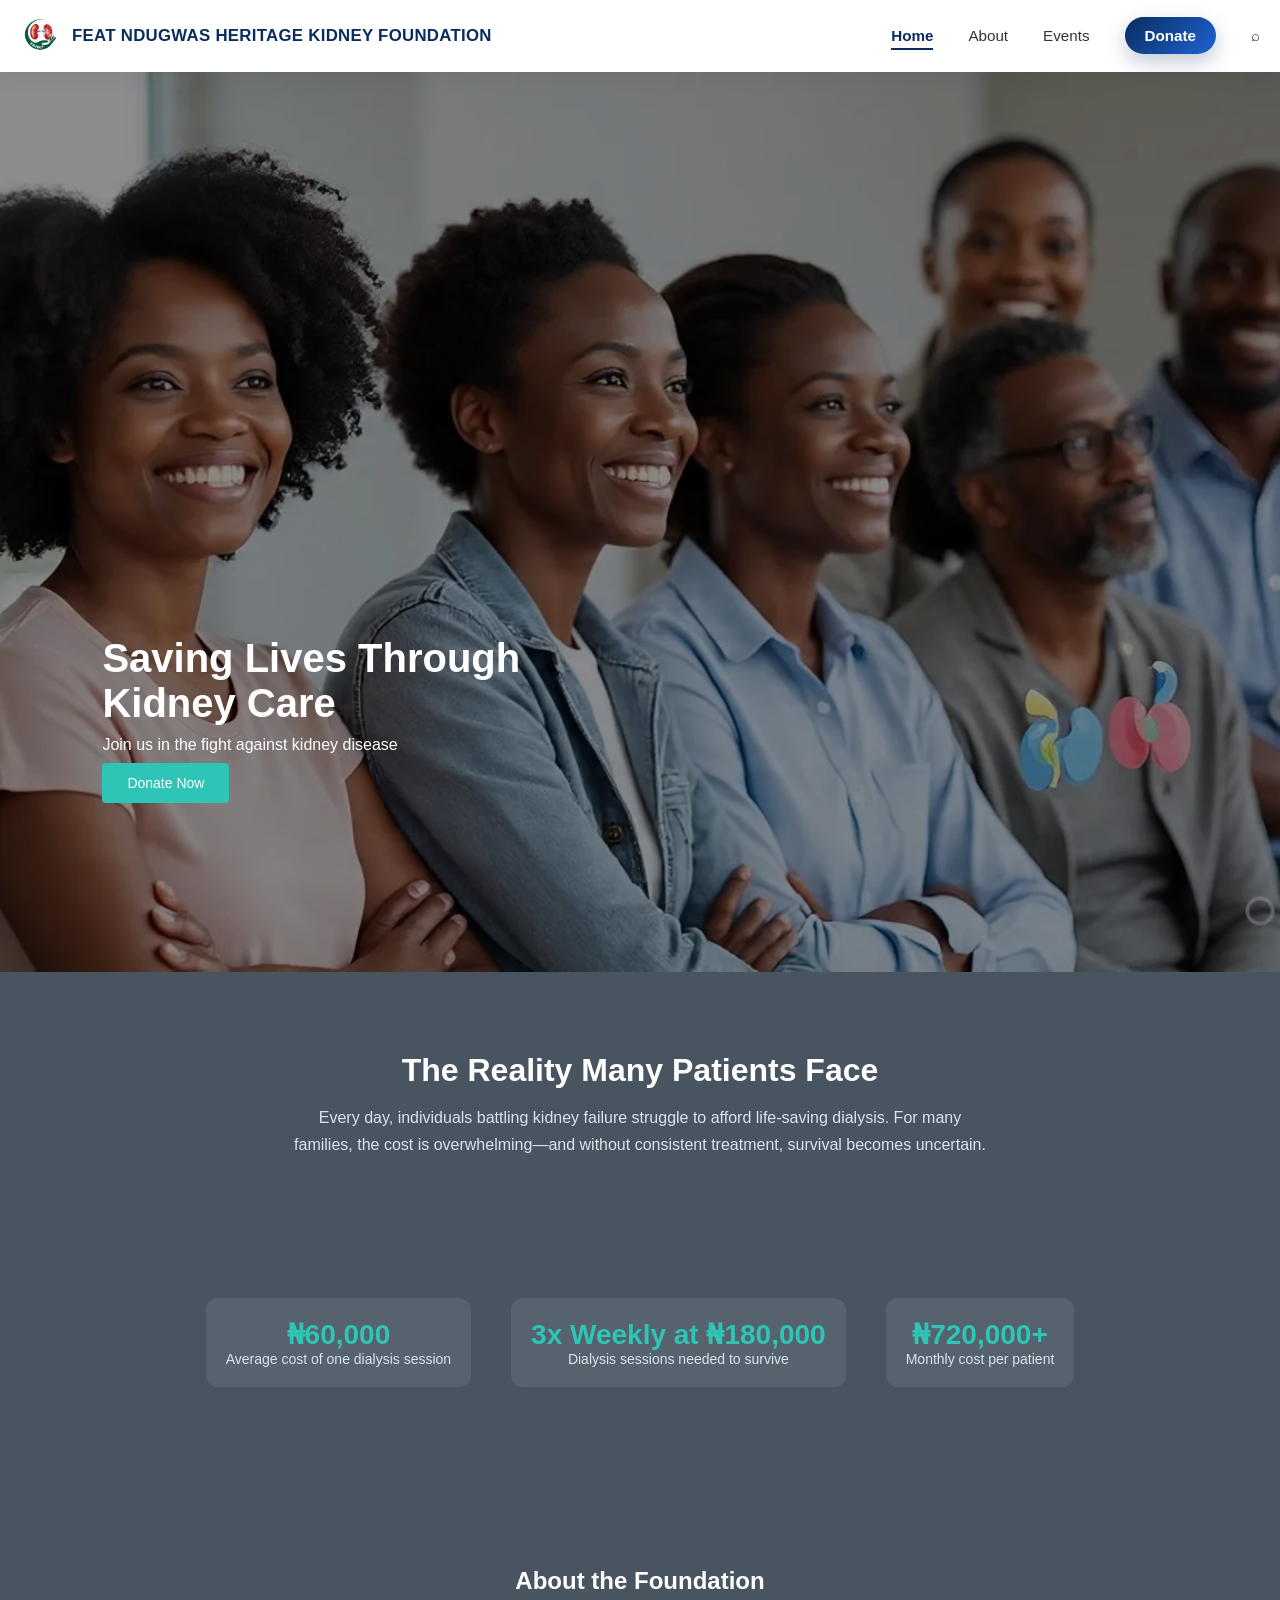
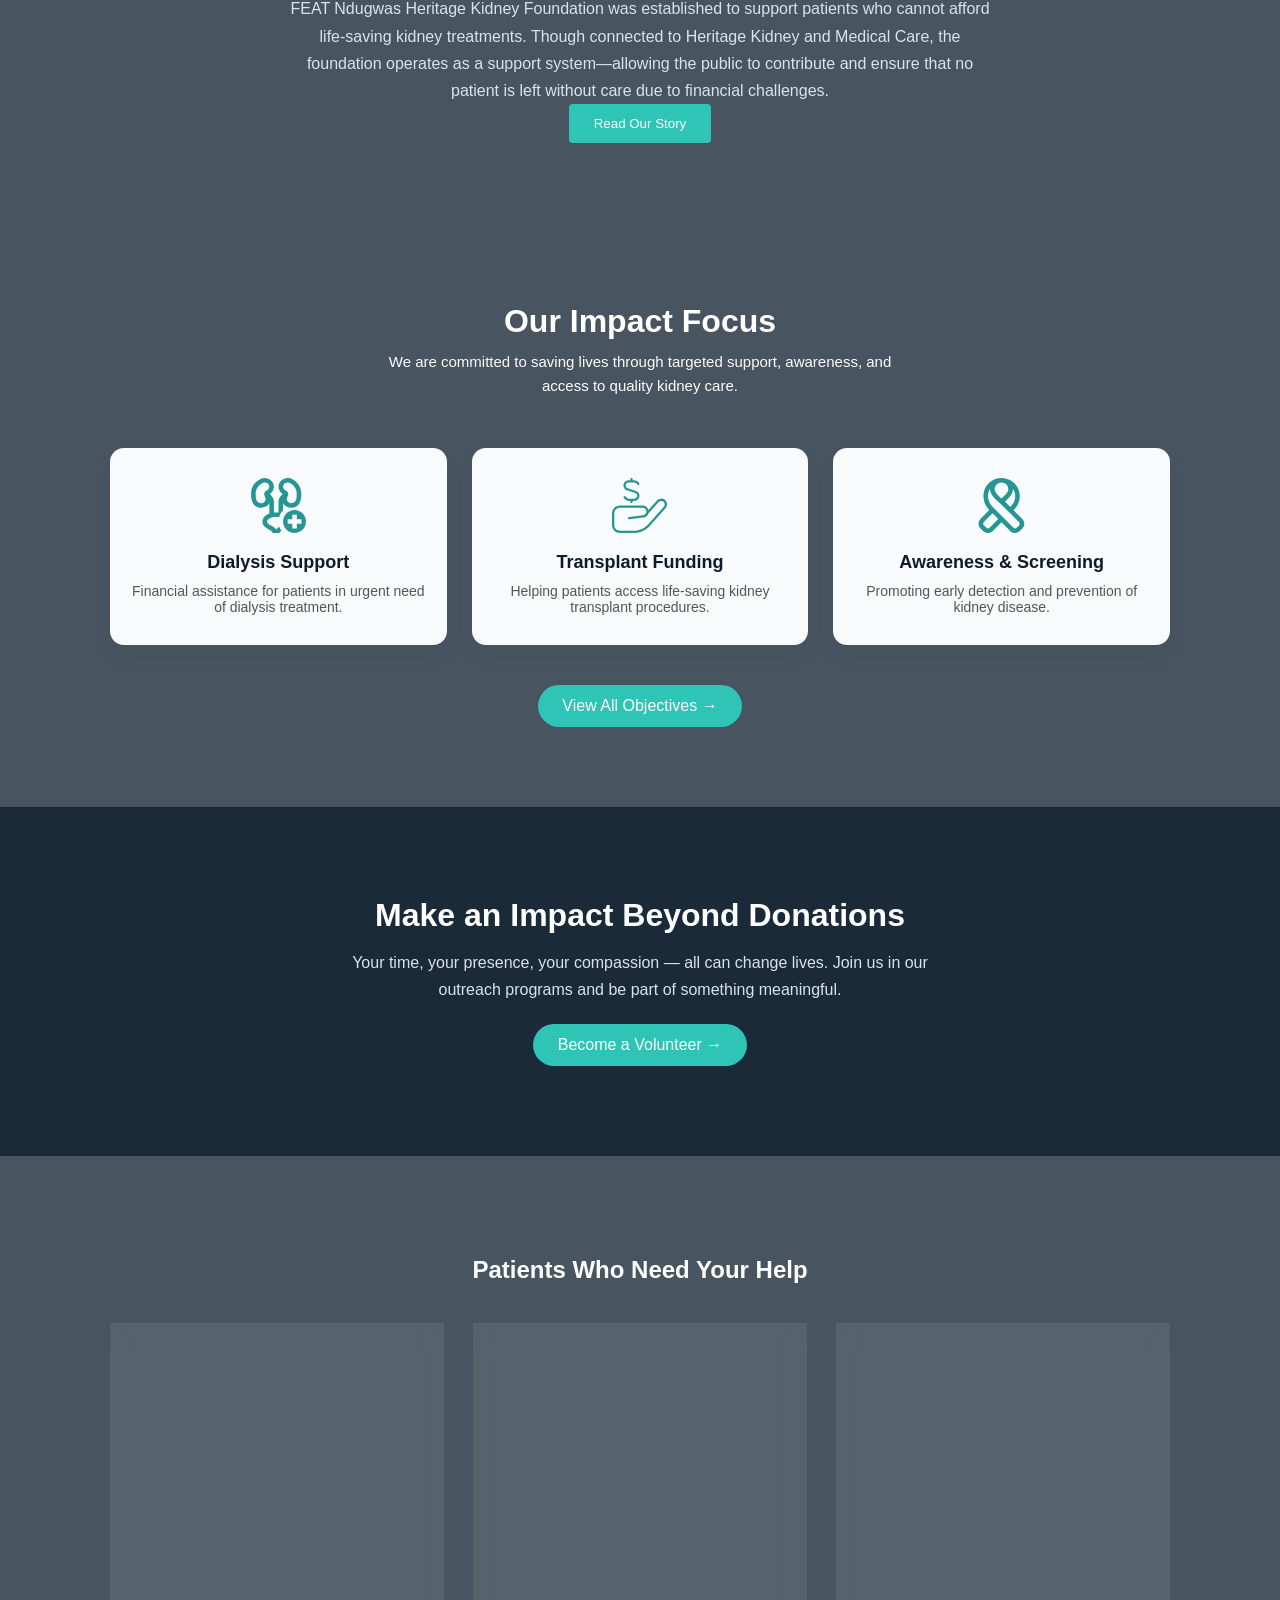
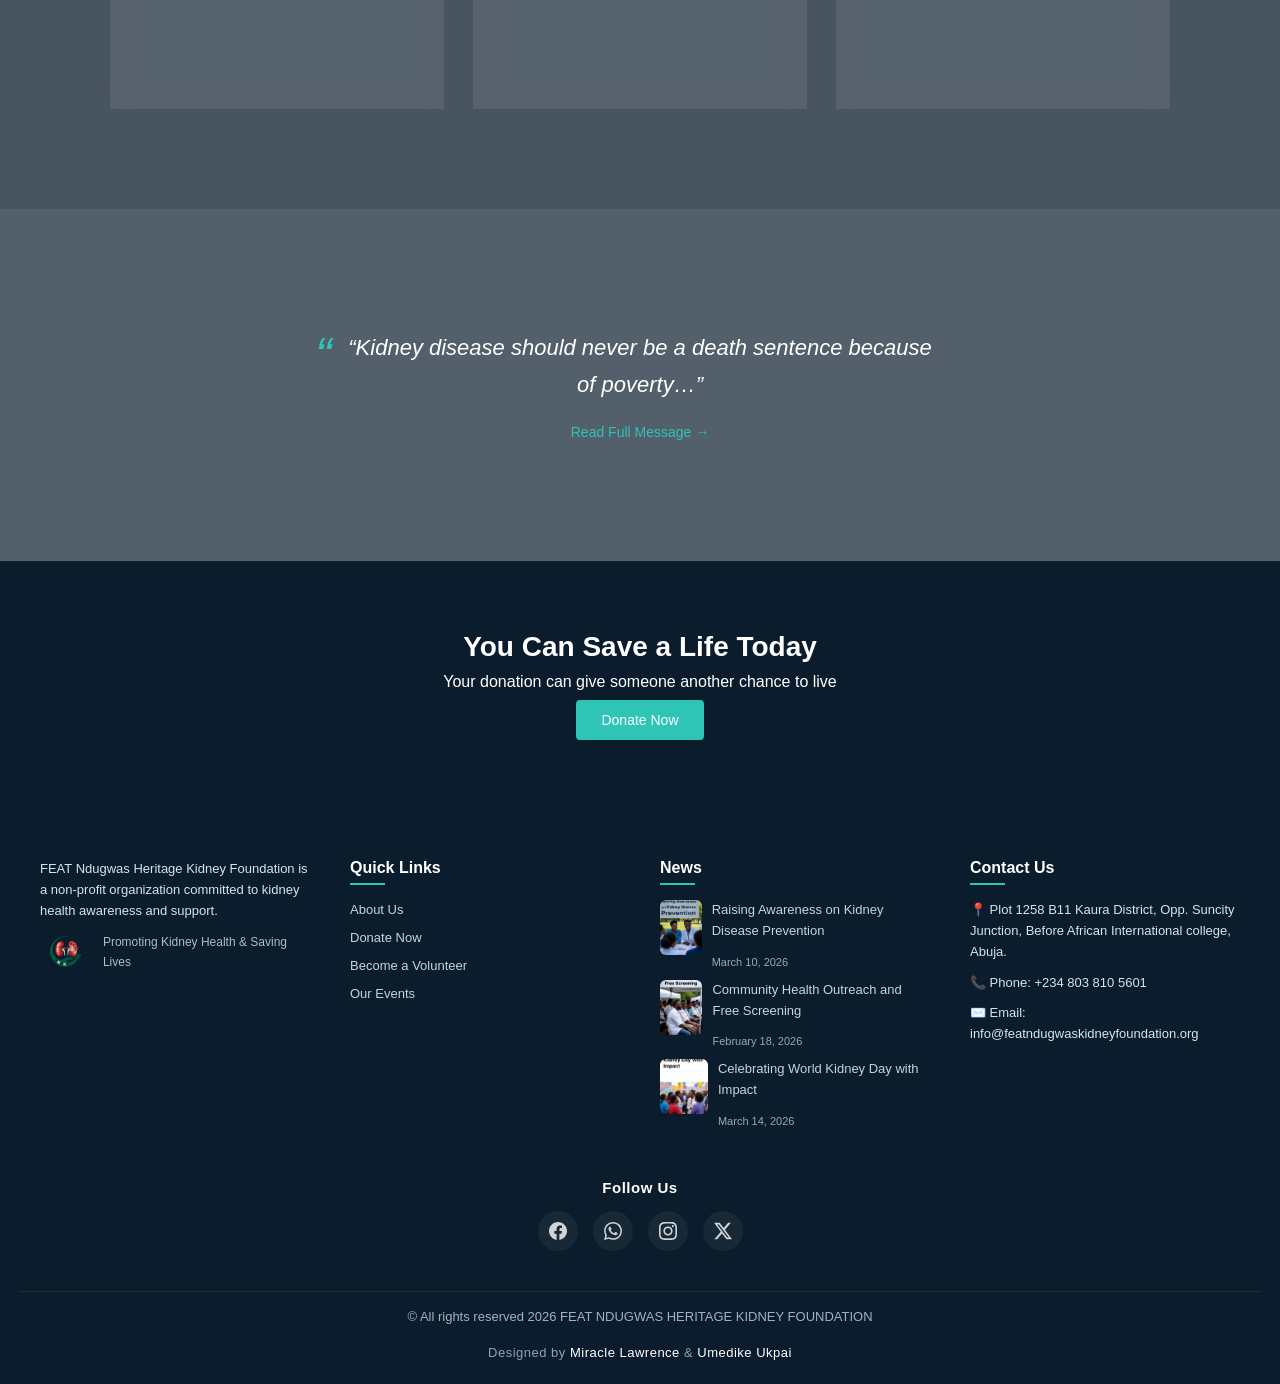
==== commit fde17dd3: "updated home page" ====
--- a/index.html
+++ b/index.html
@@ -161,19 +161,21 @@
         <section class="impact">
           <div class="container">
             <div class="impact-box">
-              <h3>₦50,000</h3>
+              <h3>₦60,000</h3>
               <p>Average cost of one dialysis session</p>
             </div>
 
             <div class="impact-box">
-              <h3>₦200,000+</h3>
+              <h3>3x Weekly at ₦180,000</h3>
+              <p>Dialysis sessions needed to survive</p>
+            </div>
+
+            <div class="impact-box">
+              <h3>₦720,000+</h3>
               <p>Monthly cost per patient</p>
             </div>
 
-            <div class="impact-box">
-              <h3>3x Weekly</h3>
-              <p>Dialysis sessions needed to survive</p>
-            </div>
+            
           </div>
         </section>
 
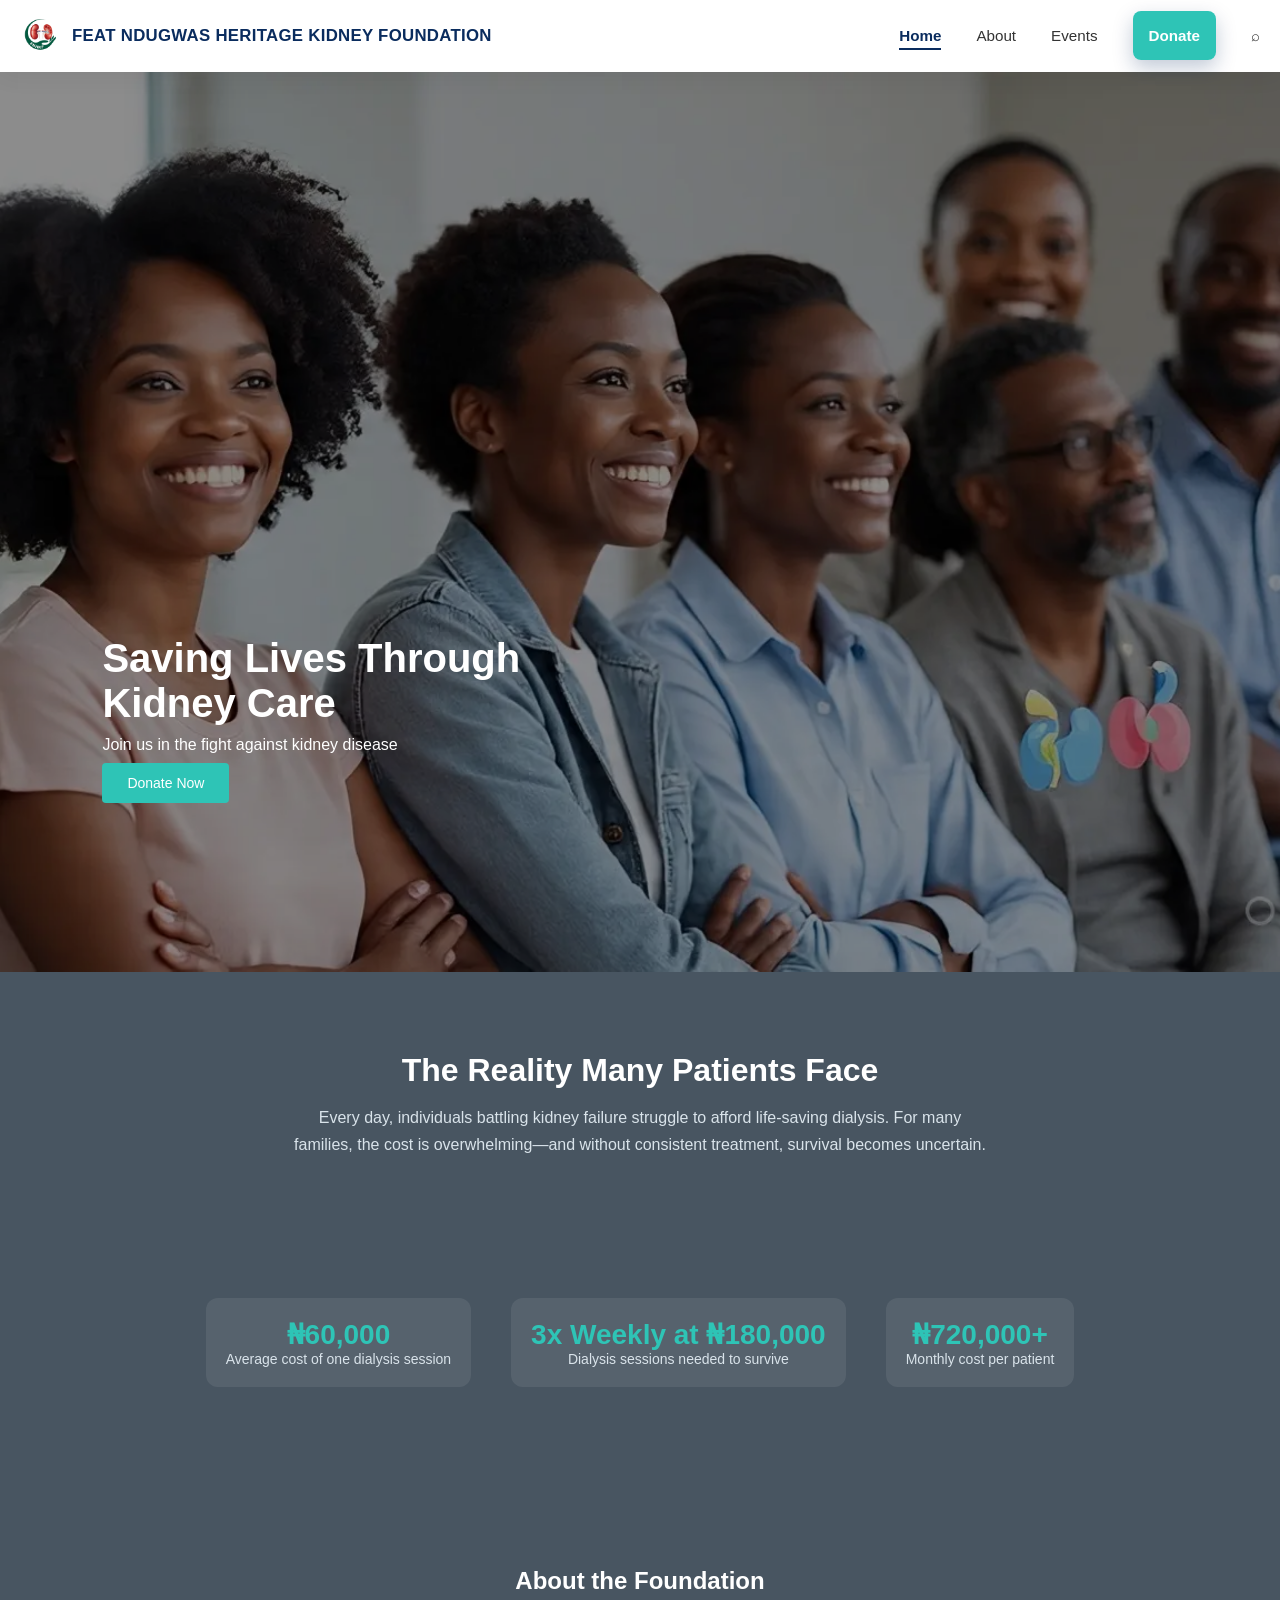
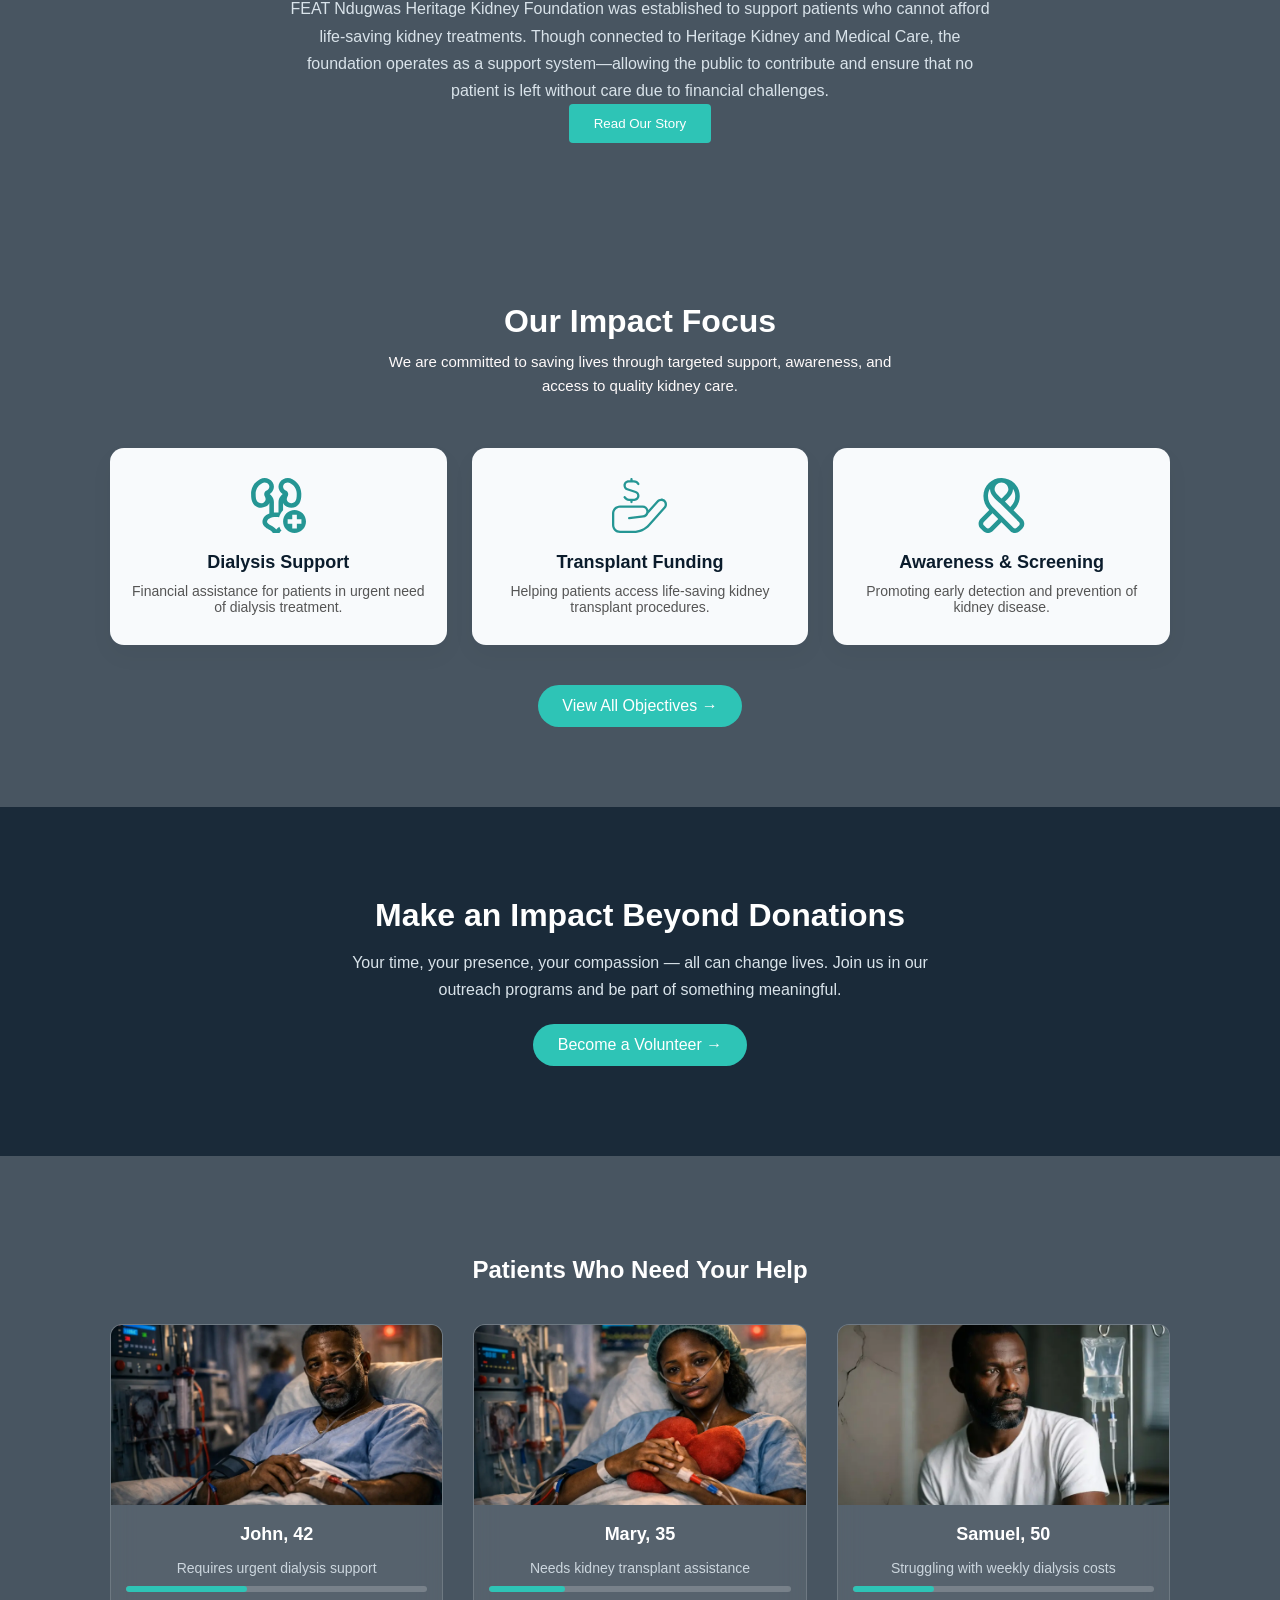
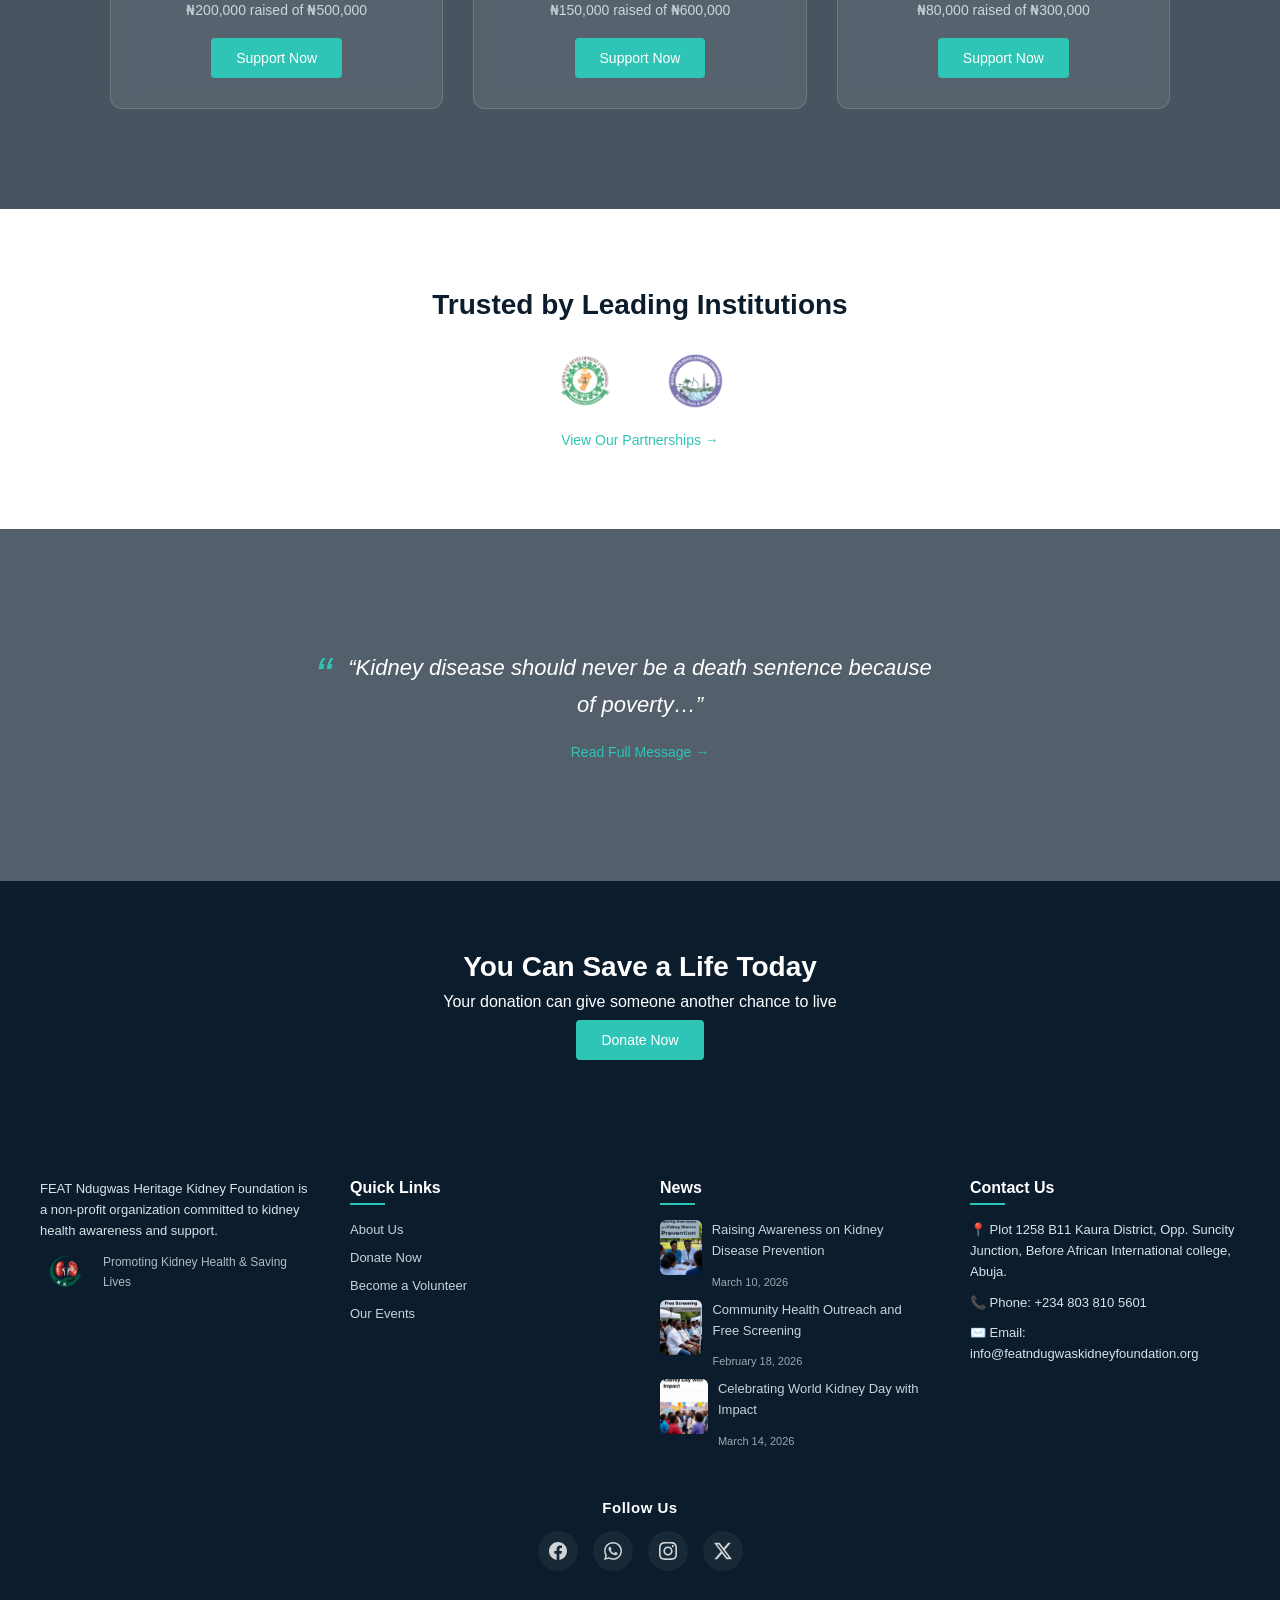
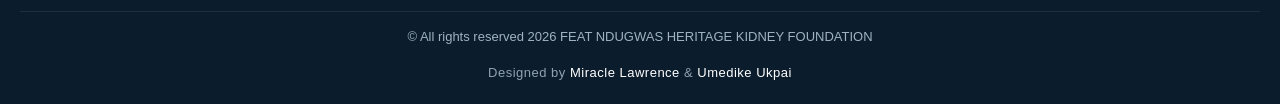
==== commit a3ea9344: "updated the Events, donate and home page Co-authored-by: Copilot <copilot@github.com>" ====
--- a/index.html
+++ b/index.html
@@ -174,8 +174,6 @@
               <h3>₦720,000+</h3>
               <p>Monthly cost per patient</p>
             </div>
-
-            
           </div>
         </section>
 
@@ -252,7 +250,9 @@
               meaningful.
             </p>
 
-            <a href="events.html#volunteer-section" class="teaser-btn"> Become a Volunteer → </a>
+            <a href="events.html#volunteer-section" class="teaser-btn">
+              Become a Volunteer →
+            </a>
           </div>
         </section>
 
@@ -266,6 +266,17 @@
           </div>
         </section>
       </div>
+
+      <section class="partners-preview">
+        <h2>Trusted by Leading Institutions</h2>
+
+        <div class="partners-logos">
+          <img src="/images/nedc.webp" alt="NEDC" />
+          <img src="/images/niger-delta.webp" alt="Niger Delta" />
+        </div>
+
+        <a href="about.html#partners-section" class="partners-link"> View Our Partnerships → </a>
+      </section>
 
       <section class="founder-teaser">
         <div class="teaser-content">
@@ -310,7 +321,9 @@
           <ul>
             <li><a href="about.html">About Us</a></li>
             <li><a href="donate.html">Donate Now</a></li>
-            <li><a href="events.html#volunteer-section">Become a Volunteer</a></li>
+            <li>
+              <a href="events.html#volunteer-section">Become a Volunteer</a>
+            </li>
             <li><a href="events.html">Our Events</a></li>
           </ul>
         </div>
--- a/css/main.css
+++ b/css/main.css
@@ -2015,11 +2015,375 @@
   transform: translateY(-2px);
 }
 
+
+.partners-section {
+  padding: 100px 20px;
+  background: #f9fbfc;
+}
+
+.partners-header {
+  text-align: center;
+  max-width: 700px;
+  margin: 0 auto 80px;
+}
+
+.partners-header h2 {
+  font-size: 32px;
+  color: #0b1c2c;
+  margin-bottom: 10px;
+}
+
+.partners-header p {
+  font-size: 16px;
+  color: #555;
+}
+
+/* ROW LAYOUT */
+.partner-row {
+  display: flex;
+  align-items: center;
+  gap: 60px;
+  max-width: 1100px;
+  margin: 0 auto 80px;
+}
+
+/* REVERSE LAYOUT */
+.partner-row.reverse {
+  flex-direction: row-reverse;
+}
+
+/* IMAGE */
+.partner-image {
+  flex: 1;
+  position: relative;
+}
+
+.partner-image img {
+  width: 100%;
+  max-width: 300px;
+  object-fit: contain;
+  filter: grayscale(20%);
+  transition: 0.4s ease;
+}
+
+.partner-image img:hover {
+  filter: grayscale(0%);
+  transform: scale(1.05);
+}
+
+/* SOFT BACKGROUND SHAPE */
+.partner-image::before {
+  content: "";
+  position: absolute;
+  width: 220px;
+  height: 220px;
+  background: rgba(46, 196, 182, 0.08);
+  border-radius: 50%;
+  top: -30px;
+  left: -30px;
+  z-index: -1;
+}
+
+/* TEXT */
+.partner-content {
+  flex: 1.5;
+}
+
+.partner-content h3 {
+  font-size: 24px;
+  color: #0b1c2c;
+  margin-bottom: 15px;
+}
+
+.partner-content p {
+  font-size: 15px;
+  line-height: 1.7;
+  color: #444;
+}
+
+.partner-row {
+  border-bottom: 1px solid rgba(0,0,0,0.05);
+  padding-bottom: 60px;
+}
+
+
+.partners-preview {
+  text-align: center;
+  padding: 80px 20px;
+  background: #fff;
+}
+
+.partners-preview h2 {
+  font-size: 28px;
+  color: #0b1c2c;
+  margin-bottom: 30px;
+}
+
+.partners-logos {
+  display: flex;
+  justify-content: center;
+  gap: 50px;
+  flex-wrap: wrap;
+  margin-bottom: 20px;
+}
+
+.partners-logos img {
+  height: 60px;
+  opacity: 0.7;
+  transition: 0.3s;
+}
+
+.partners-logos img:hover {
+  opacity: 1;
+  transform: scale(1.05);
+}
+
+.partners-link {
+  font-size: 14px;
+  color: #2ec4b6;
+  text-decoration: none;
+}
+
+.partner-cta {
+  margin-top: 100px;
+  padding: 60px 30px;
+  text-align: center;
+  border-radius: 16px;
+
+  background: linear-gradient(
+    135deg,
+    rgba(46, 196, 182, 0.08),
+    rgba(11, 28, 44, 0.05)
+  );
+
+  border: 1px solid rgba(0, 0, 0, 0.05);
+  
+}
+
+/* TITLE */
+.partner-cta h3 {
+  font-size: 28px;
+  color: #0b1c2c;
+  margin-bottom: 10px;
+}
+
+/* TEXT */
+.partner-cta p {
+  font-size: 15px;
+  color: #555;
+  margin-bottom: 25px;
+}
+
+/* BUTTON */
+.partner-cta .cta-btn {
+  display: inline-block;
+  padding: 14px 28px;
+  background: #2ec4b6;
+  color: #fff;
+  font-size: 14px;
+  font-weight: 600;
+  border-radius: 8px;
+  text-decoration: none;
+  transition: all 0.3s ease;
+  position: relative;
+  overflow: hidden;
+}
+
+/* BUTTON HOVER */
+.partner-cta .cta-btn:hover {
+  background: #26a69a;
+  transform: translateY(-2px);
+  box-shadow: 0 10px 25px rgba(46, 196, 182, 0.3);
+}
+
+/* SUBTLE GLOW EFFECT */
+.partner-cta .cta-btn::after {
+  content: "";
+  position: absolute;
+  width: 100%;
+  height: 100%;
+  background: rgba(255,255,255,0.2);
+  top: 0;
+  left: -100%;
+  transition: 0.4s;
+}
+
+.partner-cta .cta-btn:hover::after {
+  left: 100%;
+}
+
+
+/* WRAPPER FOR BOTH FORMS */
+.forms-wrapper {
+  display: grid;
+  grid-template-columns: repeat(2, 1fr);
+  gap: 40px;
+  max-width: 1100px;
+  margin: 0 auto;
+}
+
+/* FORM TITLE */
+.form-title {
+  font-size: 20px;
+  color: #0b1c2c;
+  margin-bottom: 15px;
+  text-align: center;
+}
+
+/* MAKE FORMS FULL HEIGHT (clean alignment) */
+.forms-wrapper .volunteer-form {
+  height: 100%;
+}
+
+.donate-section {
+  padding: 100px 20px;
+  text-align: center;
+  background: #f9fbfc;
+}
+
+.donate-title {
+  font-size: 36px;
+  color: #0b1c2c;
+}
+
+.donate-subtext {
+  margin-bottom: 60px;
+  color: #555;
+}
+
+/* WRAPPER */
+.donation-wrapper {
+  display: grid;
+  grid-template-columns: repeat(2, 1fr);
+  gap: 40px;
+  max-width: 1100px;
+  margin: auto;
+}
+
+/* BOX */
+.donation-box {
+  background: #fff;
+  padding: 40px 25px;
+  border-radius: 16px;
+  box-shadow: 0 10px 40px rgba(0,0,0,0.08);
+  text-align: center;
+  transition: 0.3s;
+}
+
+.donation-box:hover {
+  transform: translateY(-5px);
+}
+
+/* DIFFERENT COLORS FOR EACH */
+.dialysis {
+  border-top: 4px solid #2ec4b6;
+}
+
+.transplant {
+  border-top: 4px solid #e63946;
+}
+
+/* TEXT */
+.donation-box h2 {
+  margin-bottom: 10px;
+  color: #0b1c2c;
+}
+
+.donation-desc {
+  font-size: 14px;
+  color: #666;
+  margin-bottom: 25px;
+}
+
+/* BUTTON OPTIONS */
+.amount-options {
+  display: grid;
+  grid-template-columns: repeat(3, 1fr);
+  gap: 10px;
+  margin-bottom: 20px;
+}
+
+.amount-options button {
+  padding: 12px;
+  border: none;
+  background: #f1f1f1;
+  border-radius: 8px;
+  cursor: pointer;
+  transition: 0.3s;
+}
+
+.amount-options button:hover,
+.amount-options button.active {
+  background: #2ec4b6;
+  color: #fff;
+}
+
+/* INPUT */
+.amount-input {
+  width: 100%;
+  padding: 14px;
+  border-radius: 8px;
+  border: 1px solid #ddd;
+  margin-bottom: 20px;
+}
+
+/* BUTTON */
+.donate-btn {
+  width: 100%;
+  padding: 16px;
+  background: #2ec4b6;
+  color: #fff;
+  border: none;
+  border-radius: 8px;
+  font-weight: 600;
+  cursor: pointer;
+}
+
+.donate-btn:hover {
+  background: #25a99c;
+}
+
+/* RESPONSIVE */
+@media (max-width: 900px) {
+  .donation-wrapper {
+    grid-template-columns: 1fr;
+  }
+}
+
+/* RESPONSIVE */
+@media (max-width: 900px) {
+  .forms-wrapper {
+    grid-template-columns: 1fr;
+  }
+}
+
 /* MOBILE STYLING */
 
 @media (max-width: 768px) {
   .navbar {
     padding: 15px 20px;
+  }
+
+  .partner-cta {
+    padding: 50px 20px;
+  }
+
+  .partner-cta h3 {
+    font-size: 22px;
+  }
+
+  .partner-row {
+    flex-direction: column;
+    text-align: center;
+  }
+
+  .partner-row.reverse {
+    flex-direction: column;
+  }
+
+  .partner-image::before {
+    left: 50%;
+    transform: translateX(-50%);
   }
 
   .gallery-hero, .event-hero {
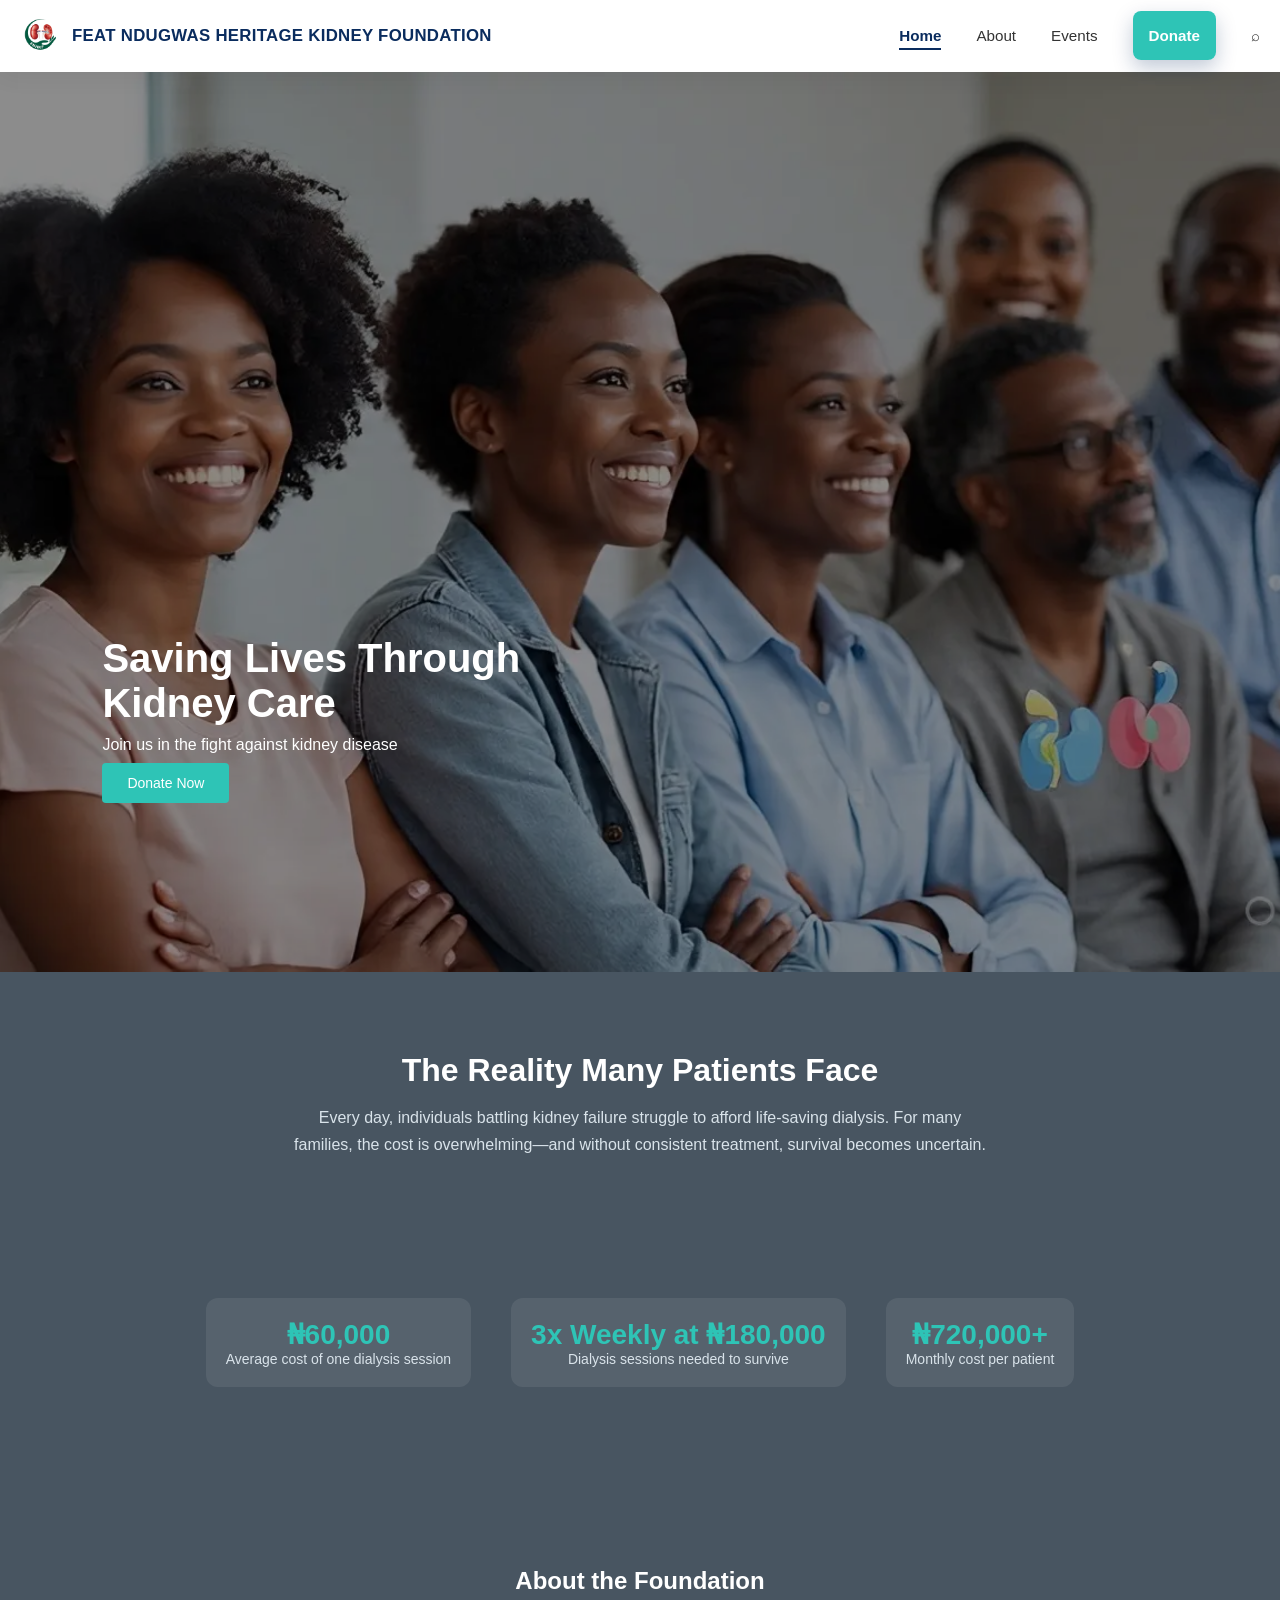
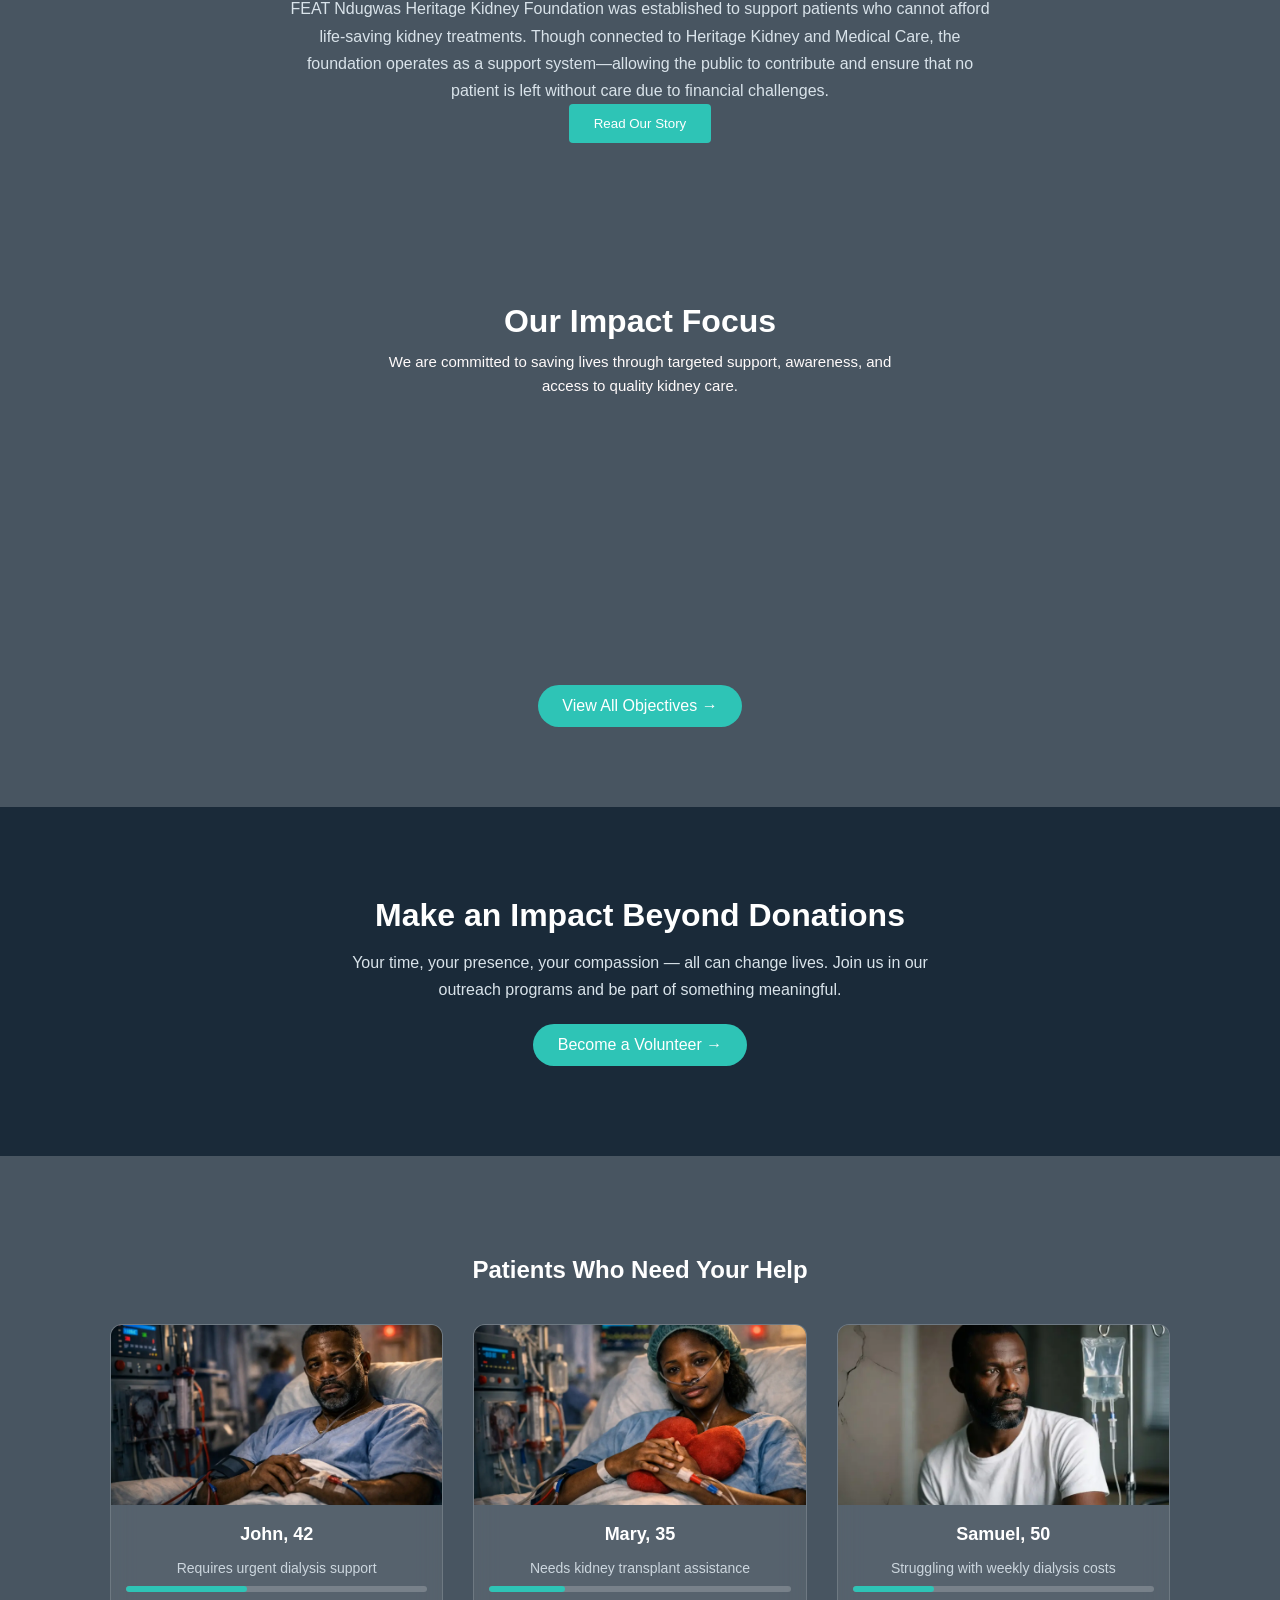
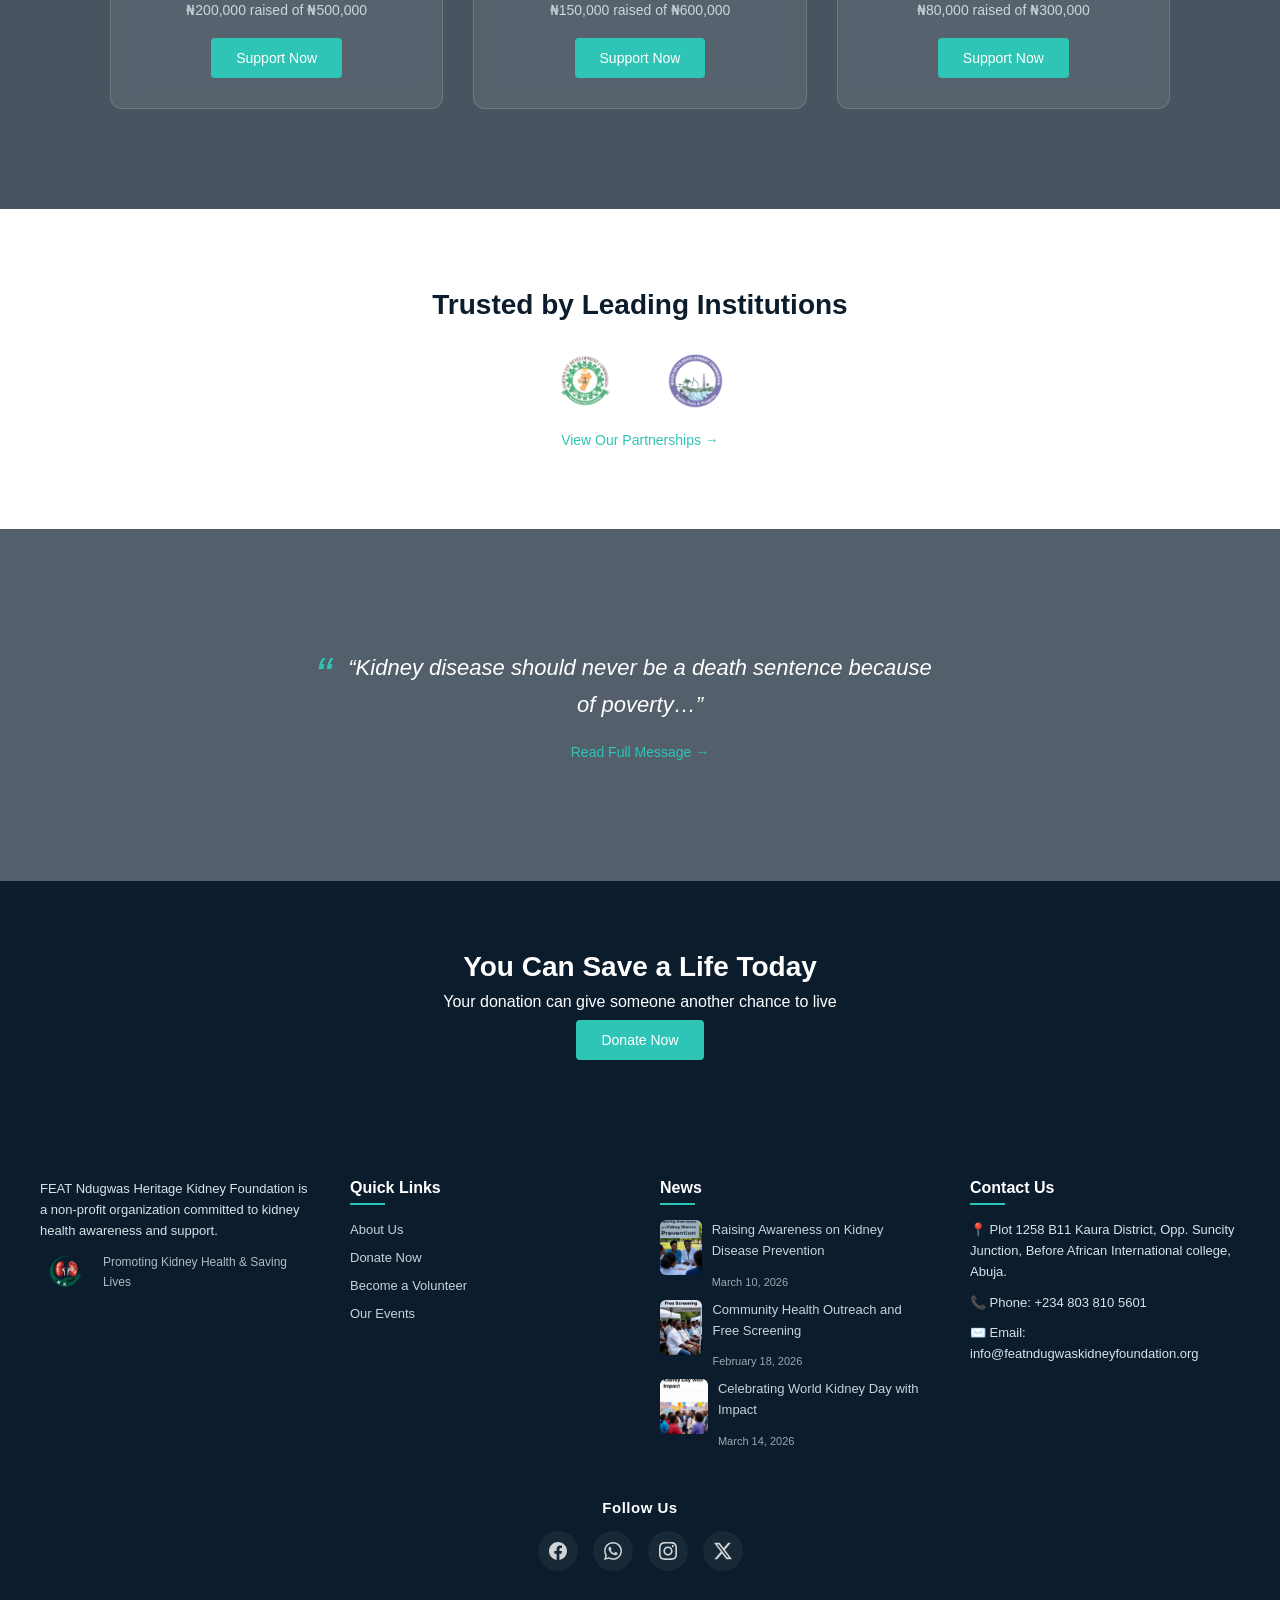
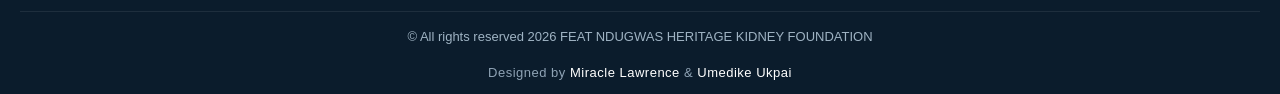
==== commit 7aa1b315: "Fixed image path issue" ====
--- a/index.html
+++ b/index.html
@@ -271,8 +271,8 @@
         <h2>Trusted by Leading Institutions</h2>
 
         <div class="partners-logos">
-          <img src="/images/nedc.webp" alt="NEDC" />
-          <img src="/images/niger-delta.webp" alt="Niger Delta" />
+          <img src="images/nedc.webp" alt="NEDC" />
+          <img src="images/niger-delta.webp" alt="Niger Delta" />
         </div>
 
         <a href="about.html#partners-section" class="partners-link"> View Our Partnerships → </a>
--- a/css/main.css
+++ b/css/main.css
@@ -2343,16 +2343,180 @@
   background: #25a99c;
 }
 
-/* RESPONSIVE */
-@media (max-width: 900px) {
-  .donation-wrapper {
-    grid-template-columns: 1fr;
-  }
+.donation-modal {
+  display: none;
+  position: fixed;
+  inset: 0;
+  z-index: 999;
+
+  background: linear-gradient(
+    135deg,
+    rgba(10, 44, 94, 0.85),
+    rgba(0, 102, 153, 0.75)
+  );
+
+  backdrop-filter: blur(8px);
+  -webkit-backdrop-filter: blur(8px);
+
+  justify-content: center;
+  align-items: center;
+  padding: 20px;
+}
+
+.modal-content {
+  background: rgba(255, 255, 255, 0.95);
+  border-radius: 16px;
+  padding: 28px;
+  width: 100%;
+  max-width: 420px;
+
+  box-shadow:
+    0 20px 50px rgba(0, 0, 0, 0.25),
+    0 0 0 1px rgba(255, 255, 255, 0.2) inset;
+
+  animation: modalFade 0.35s ease;
+  position: relative;
+}
+
+.modal-content::before {
+  content: "";
+  position: absolute;
+  inset: 0;
+  border-radius: 16px;
+  background: linear-gradient(120deg, transparent, rgba(255,255,255,0.4), transparent);
+  opacity: 0.4;
+  pointer-events: none;
+}
+
+@keyframes modalFade {
+  from {
+    opacity: 0;
+    transform: translateY(25px) scale(0.96);
+  }
+  to {
+    opacity: 1;
+    transform: translateY(0) scale(1);
+  }
+}
+
+.close-modal {
+  position: absolute;
+  top: 12px;
+  right: 15px;
+  font-size: 22px;
+  color: #666;
+  cursor: pointer;
+  transition: 0.3s;
+}
+
+.close-modal:hover {
+  color: #0a2c5e;
+  transform: rotate(90deg);
+}
+
+.bank-details {
+  background: #f4f8fc;
+  padding: 15px;
+  border-radius: 10px;
+  border-left: 4px solid #0a2c5e;
+  margin-top: 10px;
+}
+
+.bank-details p {
+  margin: 6px 0;
+  font-size: 14px;
+}
+
+.whatsapp-btn {
+  display: block;
+  margin-top: 15px;
+  text-align: center;
+
+  padding: 12px;
+  border-radius: 8px;
+
+  background: linear-gradient(135deg, #25D366, #1ebe5d);
+  color: white;
+  text-decoration: none;
+  font-weight: 500;
+
+  transition: 0.3s;
+}
+
+.whatsapp-btn:hover {
+  transform: translateY(-2px);
+  box-shadow: 0 8px 20px rgba(37, 211, 102, 0.4);
+}
+
+.modal-content h2 {
+  color: #0a2c5e;
+  font-size: 22px;
+  margin-bottom: 10px;
+}
+
+.intro-text {
+  font-size: 14px;
+  color: #555;
+  line-height: 1.5;
+}
+
+.steps p {
+  font-size: 14px;
+  color: #444;
+  margin-top: 10px;
+}
+
+.step-2 {
+  margin-top: 15px;
+}
+
+.copy-btn {
+  margin-top: 10px;
+  width: 100%;
+  padding: 10px;
+  border: none;
+  border-radius: 8px;
+
+  background: linear-gradient(135deg, #0a2c5e, #006699);
+  color: white;
+
+  font-size: 14px;
+  cursor: pointer;
+  transition: 0.3s;
+}
+
+.copy-btn:hover {
+  transform: translateY(-2px);
+  box-shadow: 0 8px 20px rgba(0, 102, 153, 0.3);
+}
+
+.step-2 {
+  margin-top: 15px;
+}
+
+.thank-you-note {
+  margin-top: 15px;
+  font-size: 13px;
+  color: #777;
+  text-align: center;
+  font-style: italic;
+}
+
+#donationAmount {
+  font-size: 28px;
+  font-weight: bold;
+  color: #0a2c5e;
+  text-align: center;
+  margin: 15px 0;
 }
 
 /* RESPONSIVE */
 @media (max-width: 900px) {
   .forms-wrapper {
+    grid-template-columns: 1fr;
+  }
+
+  .donation-wrapper {
     grid-template-columns: 1fr;
   }
 }
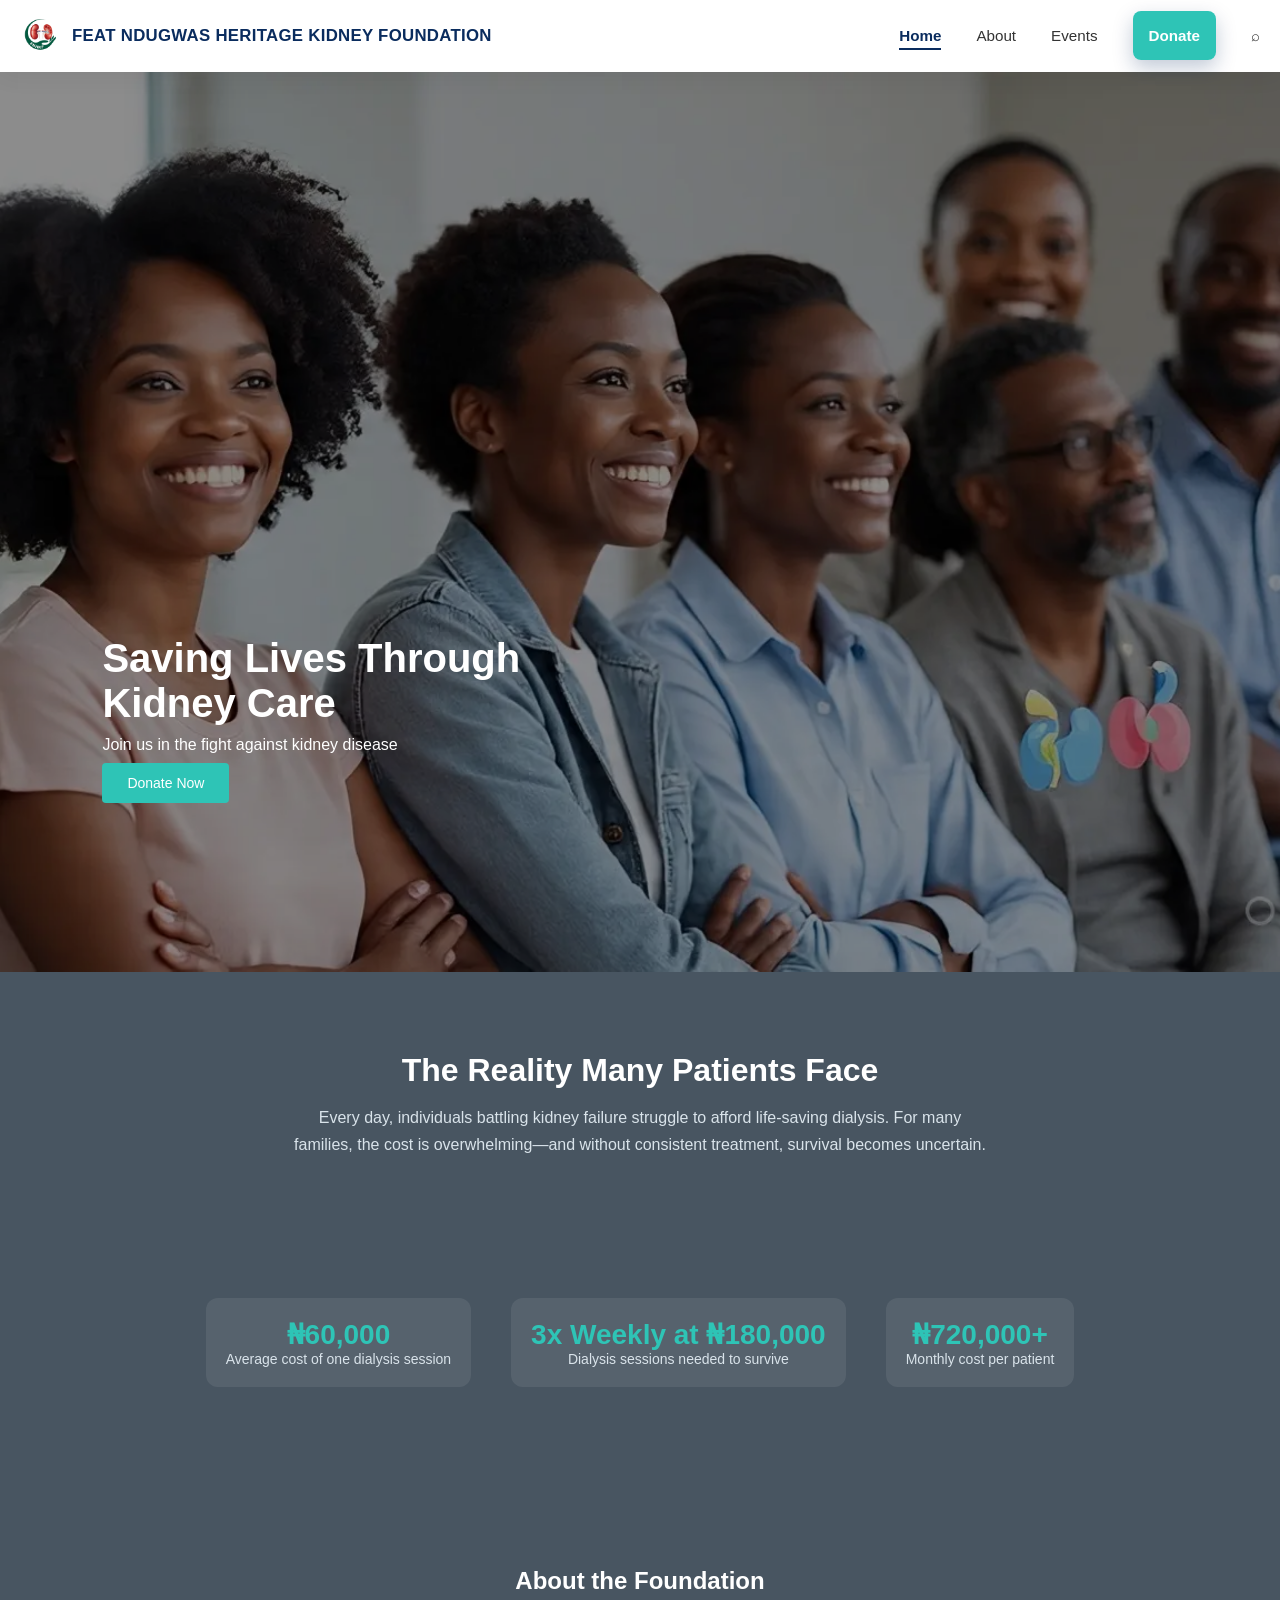
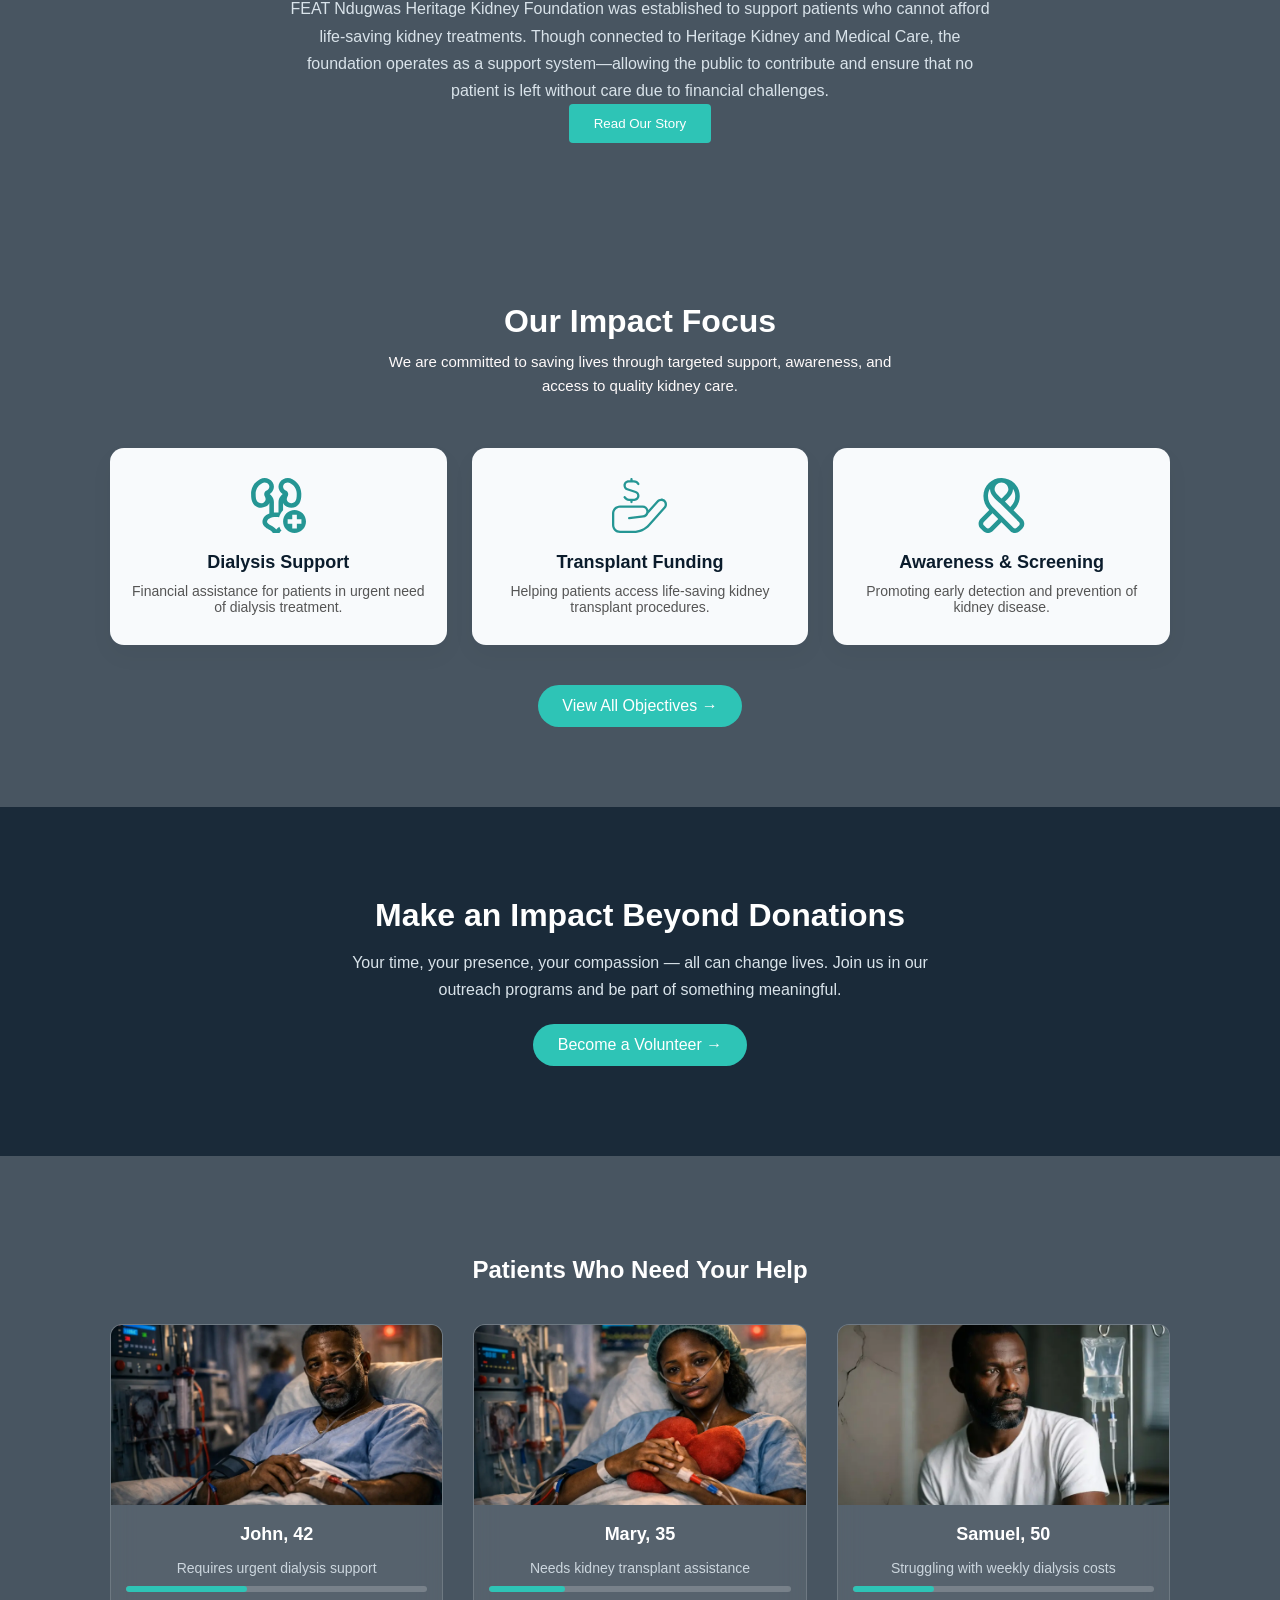
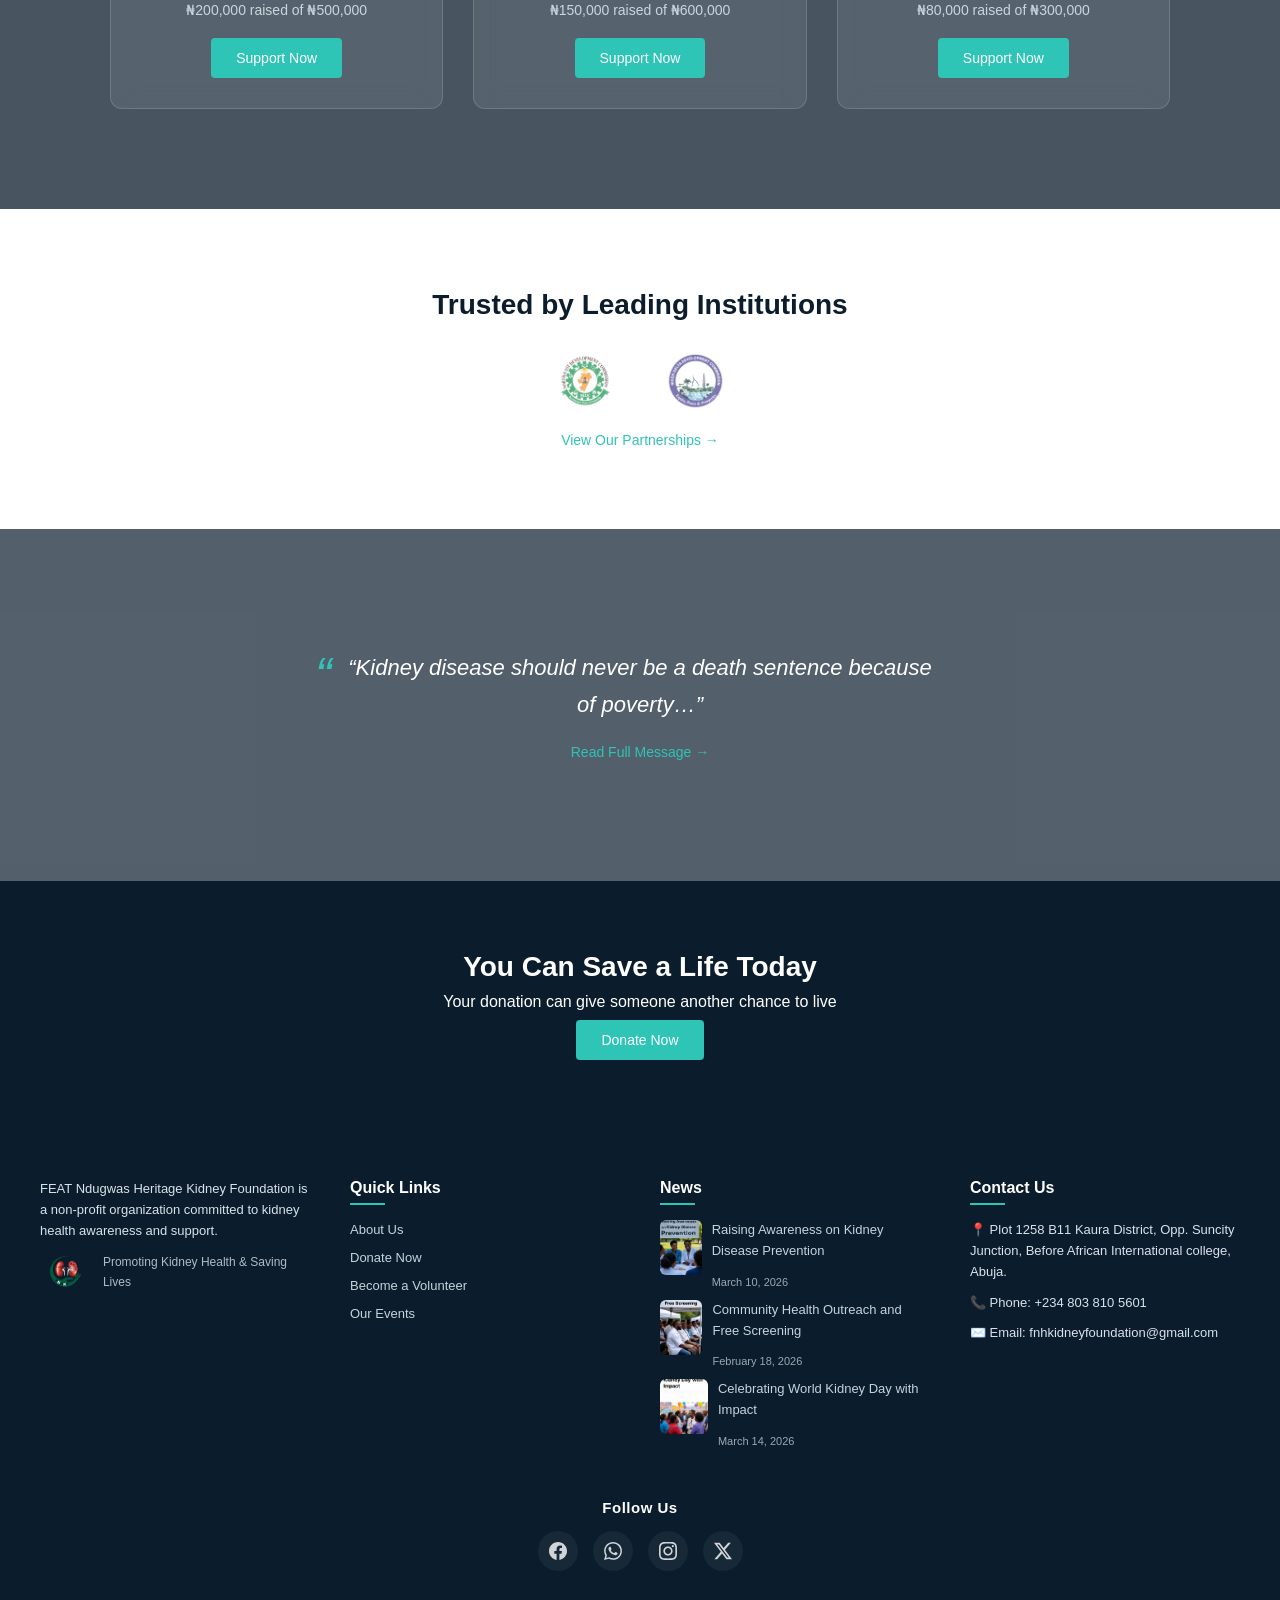
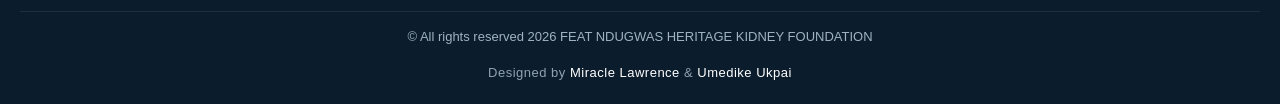
==== commit f7a61f52: "updated email in footer" ====
--- a/index.html
+++ b/index.html
@@ -368,7 +368,7 @@
             African International college, Abuja.
           </p>
           <p>📞 Phone: +234 803 810 5601</p>
-          <p>✉️ Email: info@featndugwaskidneyfoundation.org</p>
+          <p>✉️ Email: fnhkidneyfoundation@gmail.com</p>
         </div>
       </div>
 
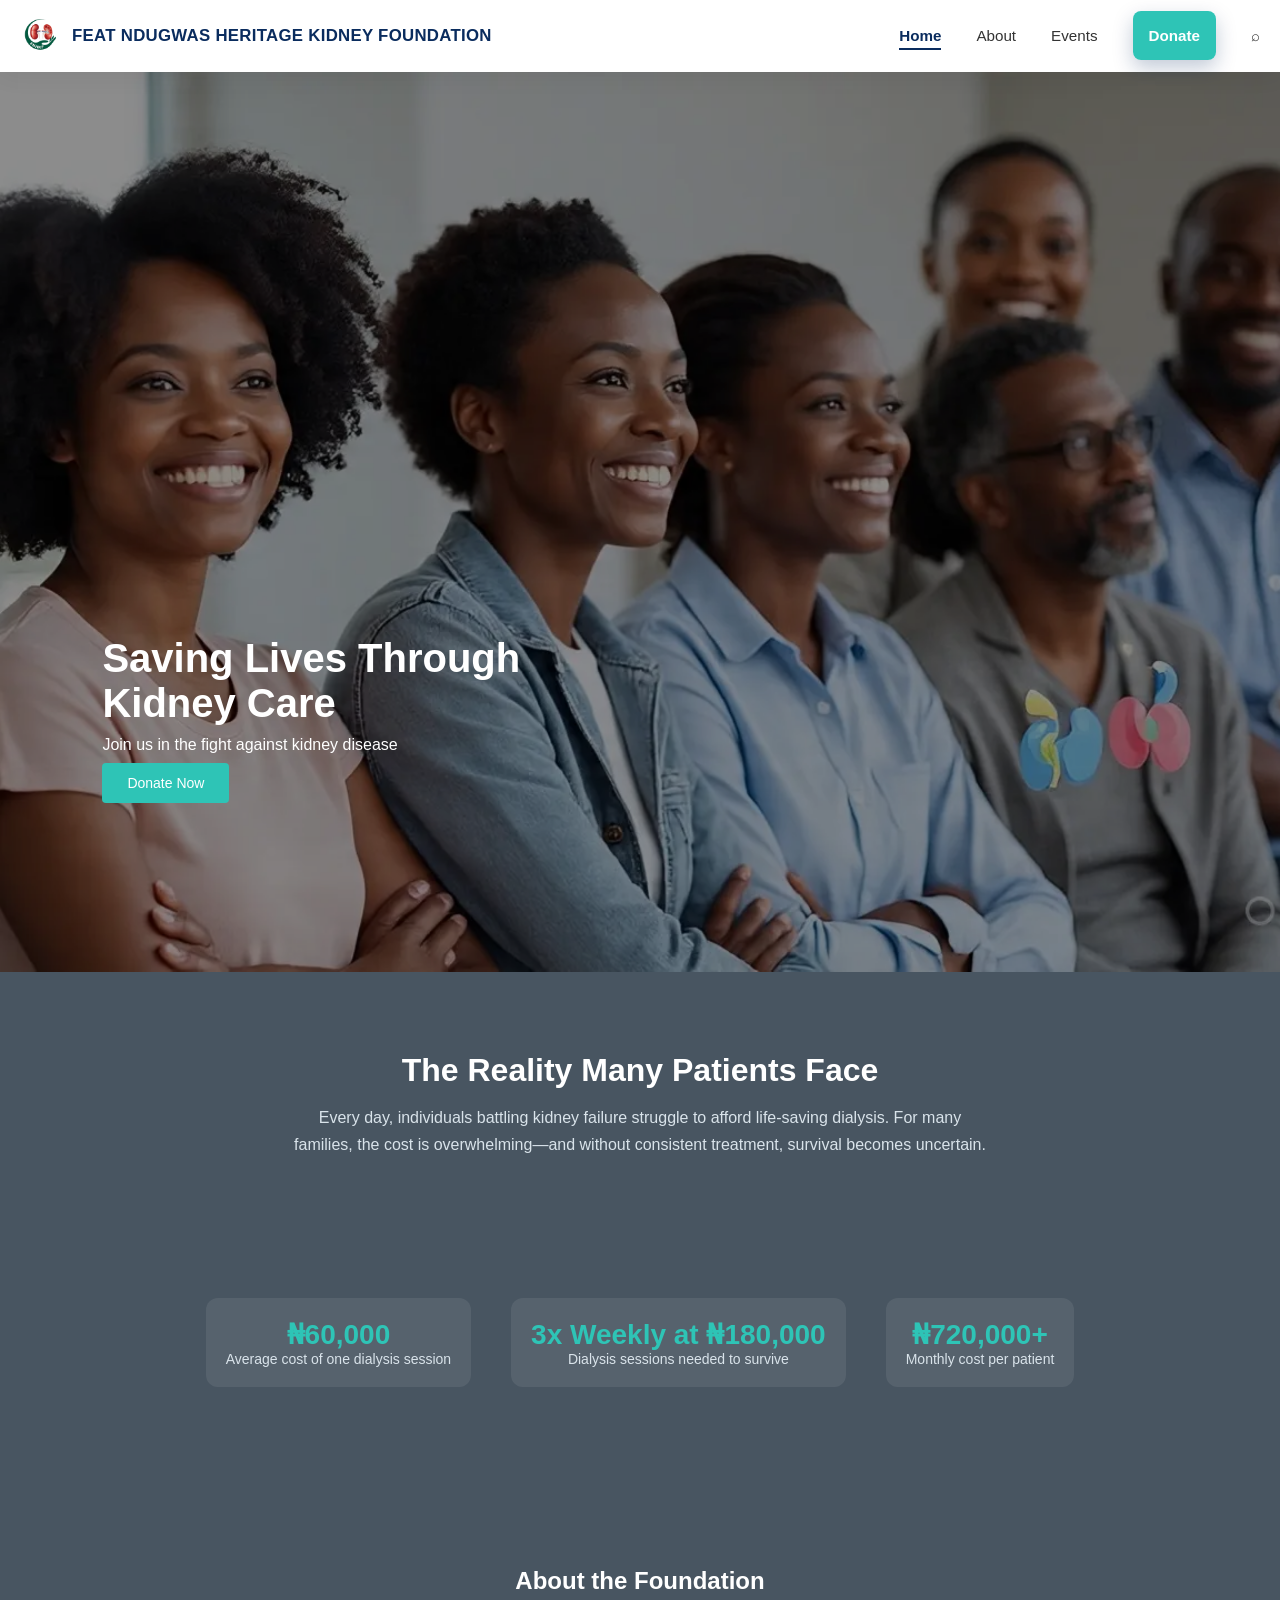
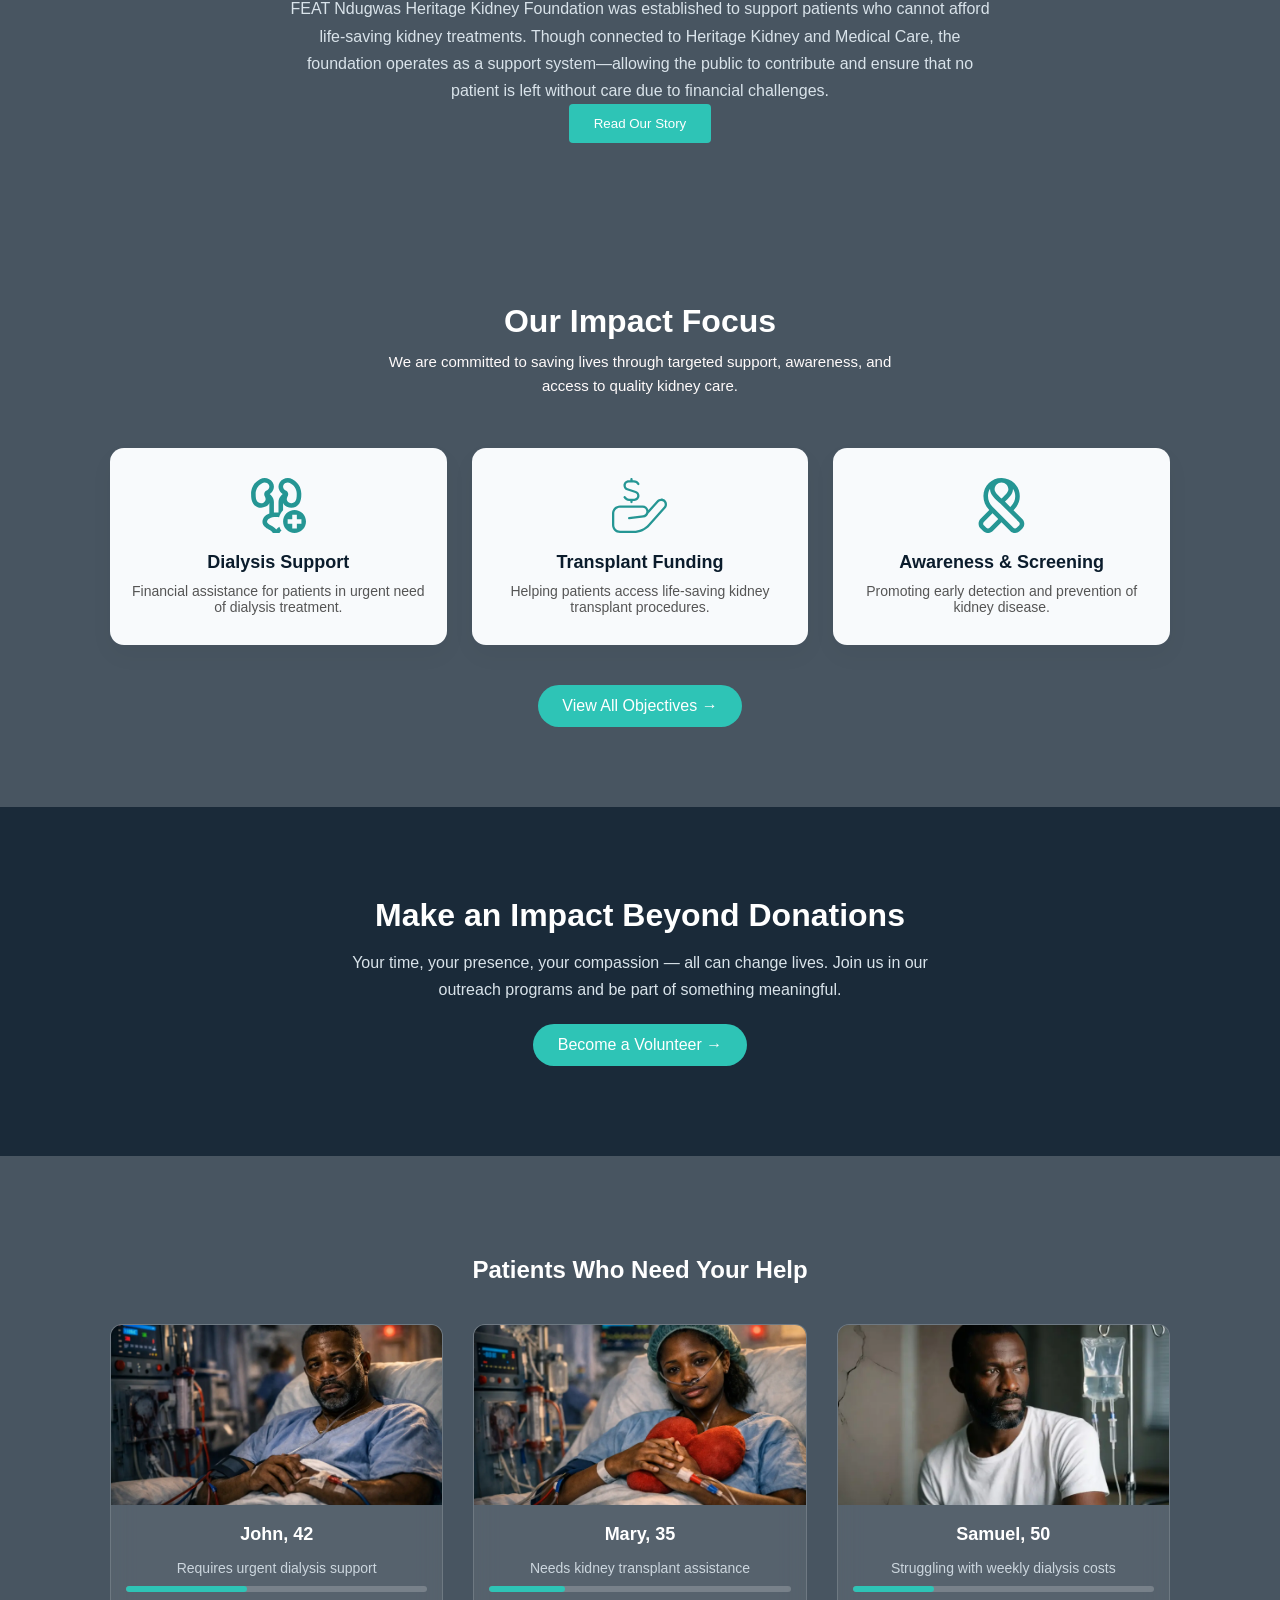
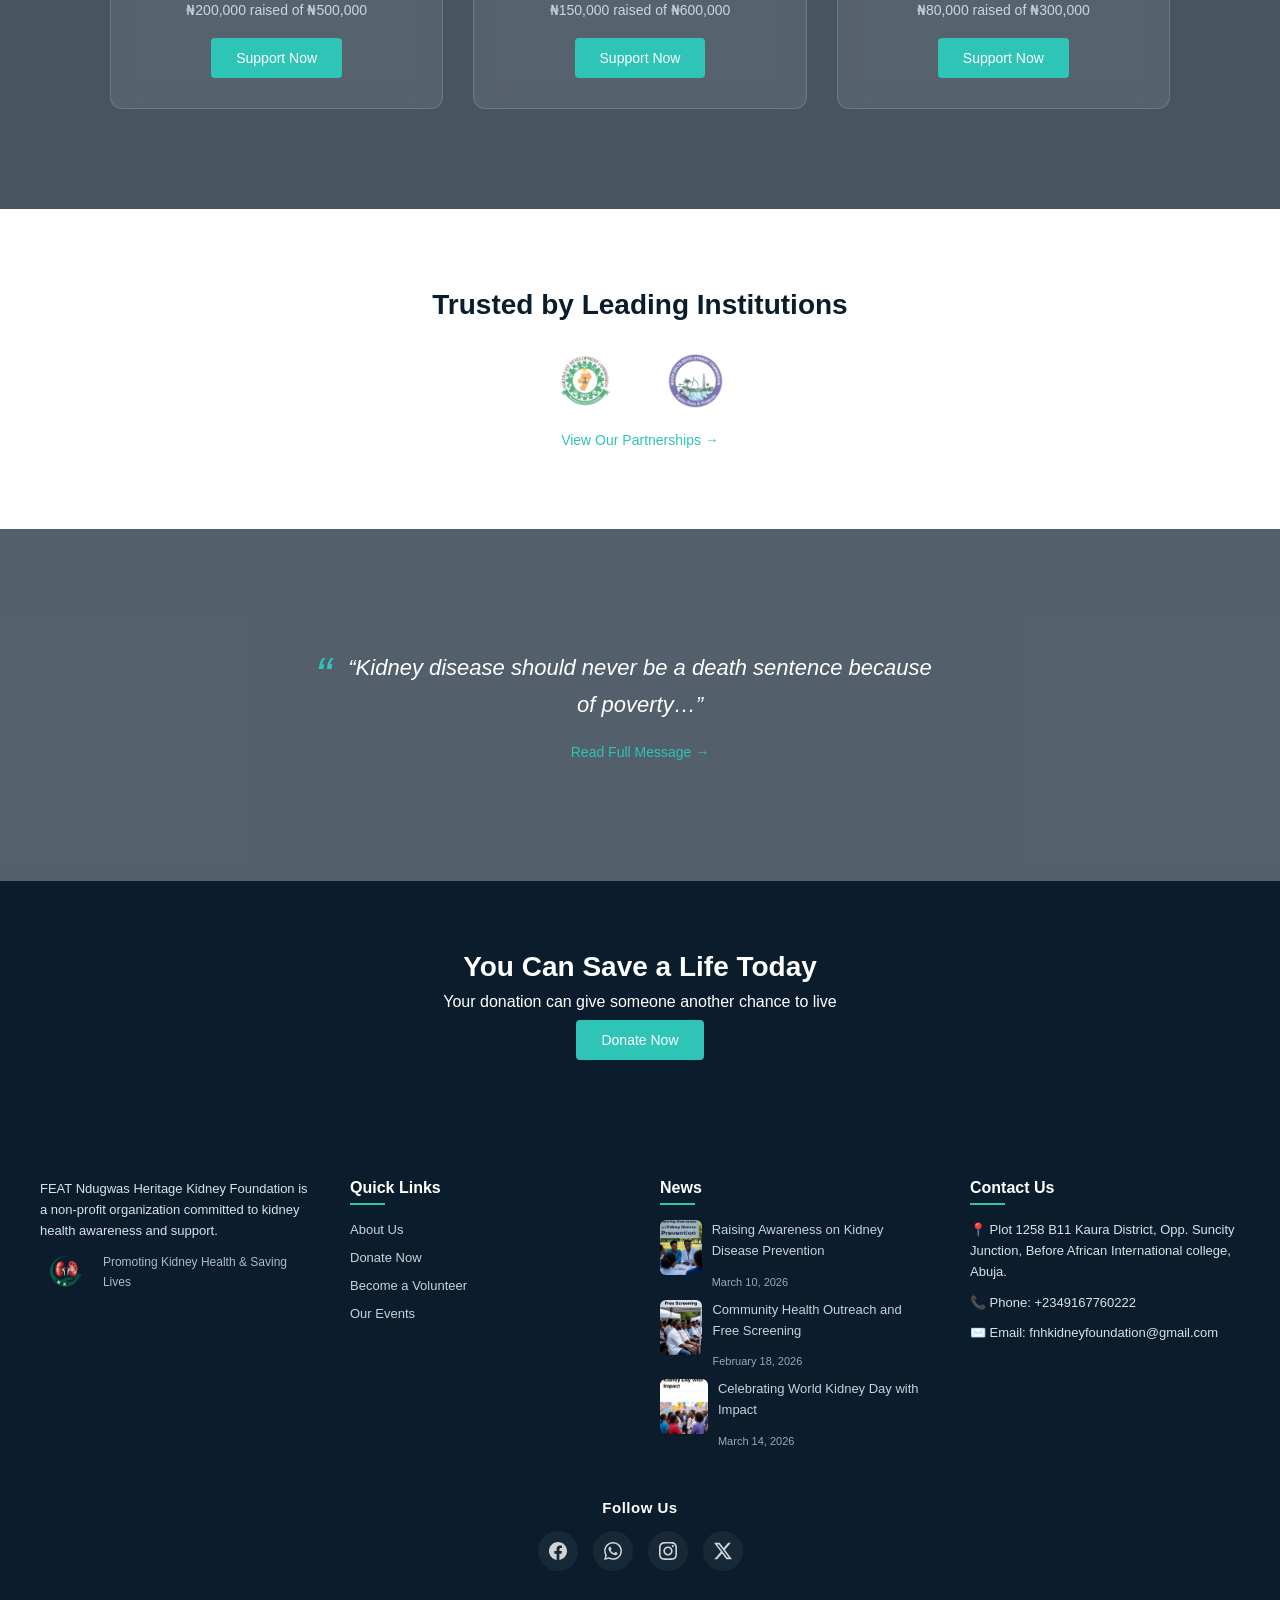
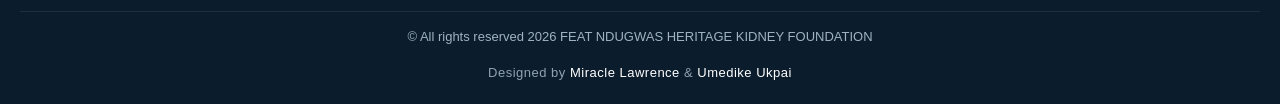
==== commit 786a60eb: "Updated Account Number" ====
--- a/index.html
+++ b/index.html
@@ -367,7 +367,7 @@
             📍 Plot 1258 B11 Kaura District, Opp. Suncity Junction, Before
             African International college, Abuja.
           </p>
-          <p>📞 Phone: +234 803 810 5601</p>
+          <p>📞 Phone: +2349167760222</p>
           <p>✉️ Email: fnhkidneyfoundation@gmail.com</p>
         </div>
       </div>
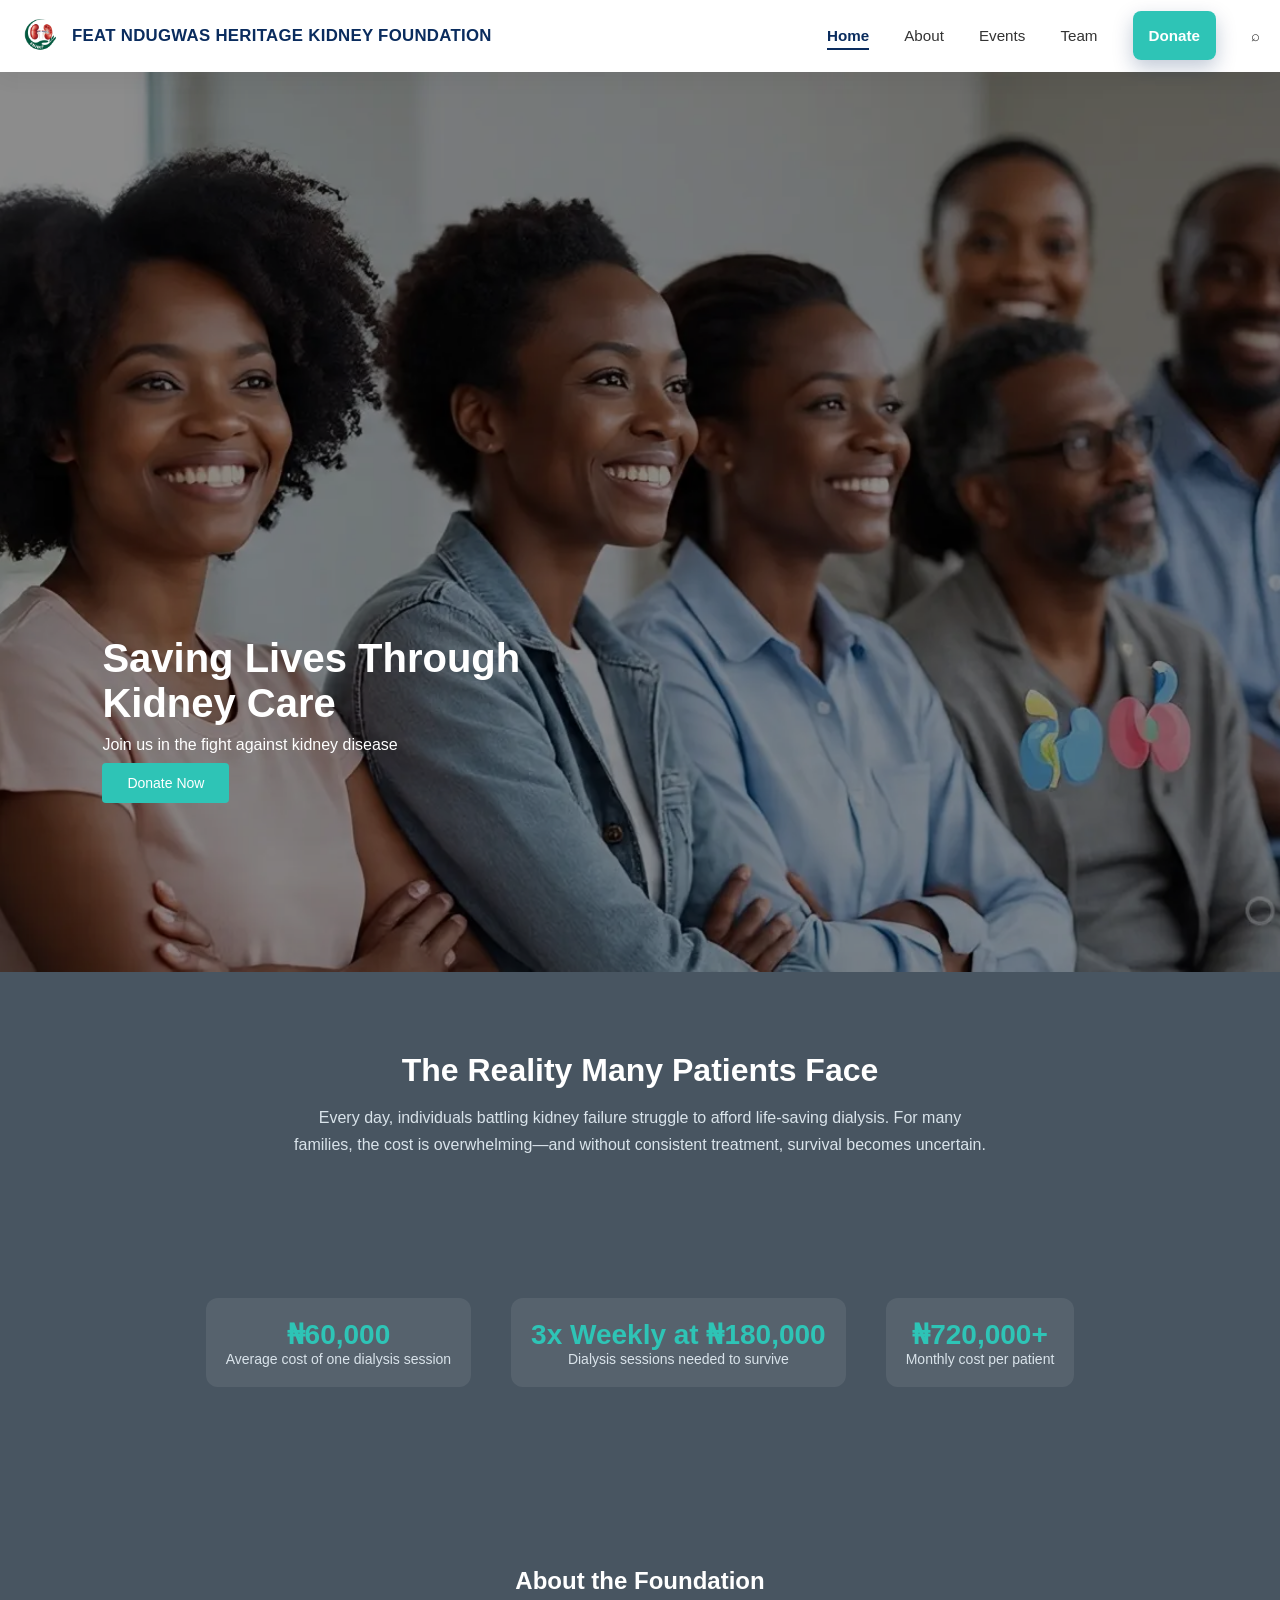
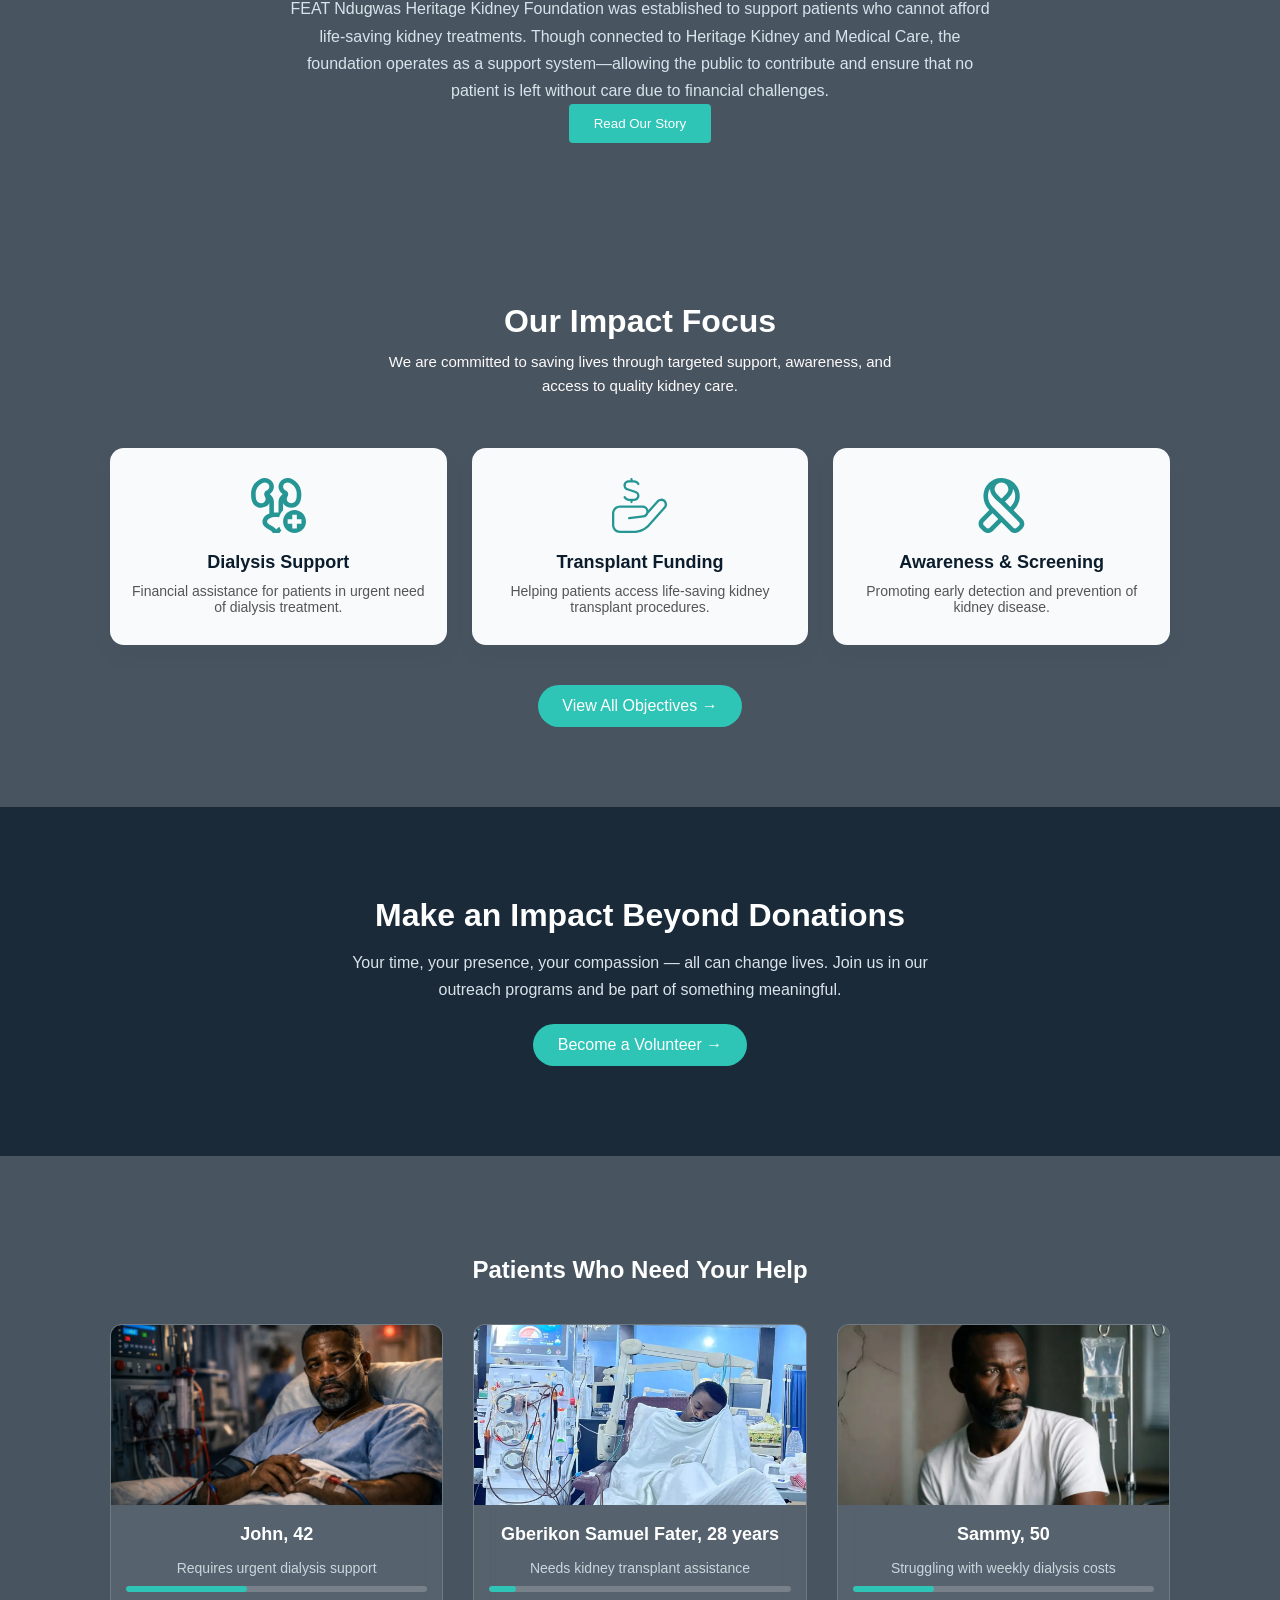
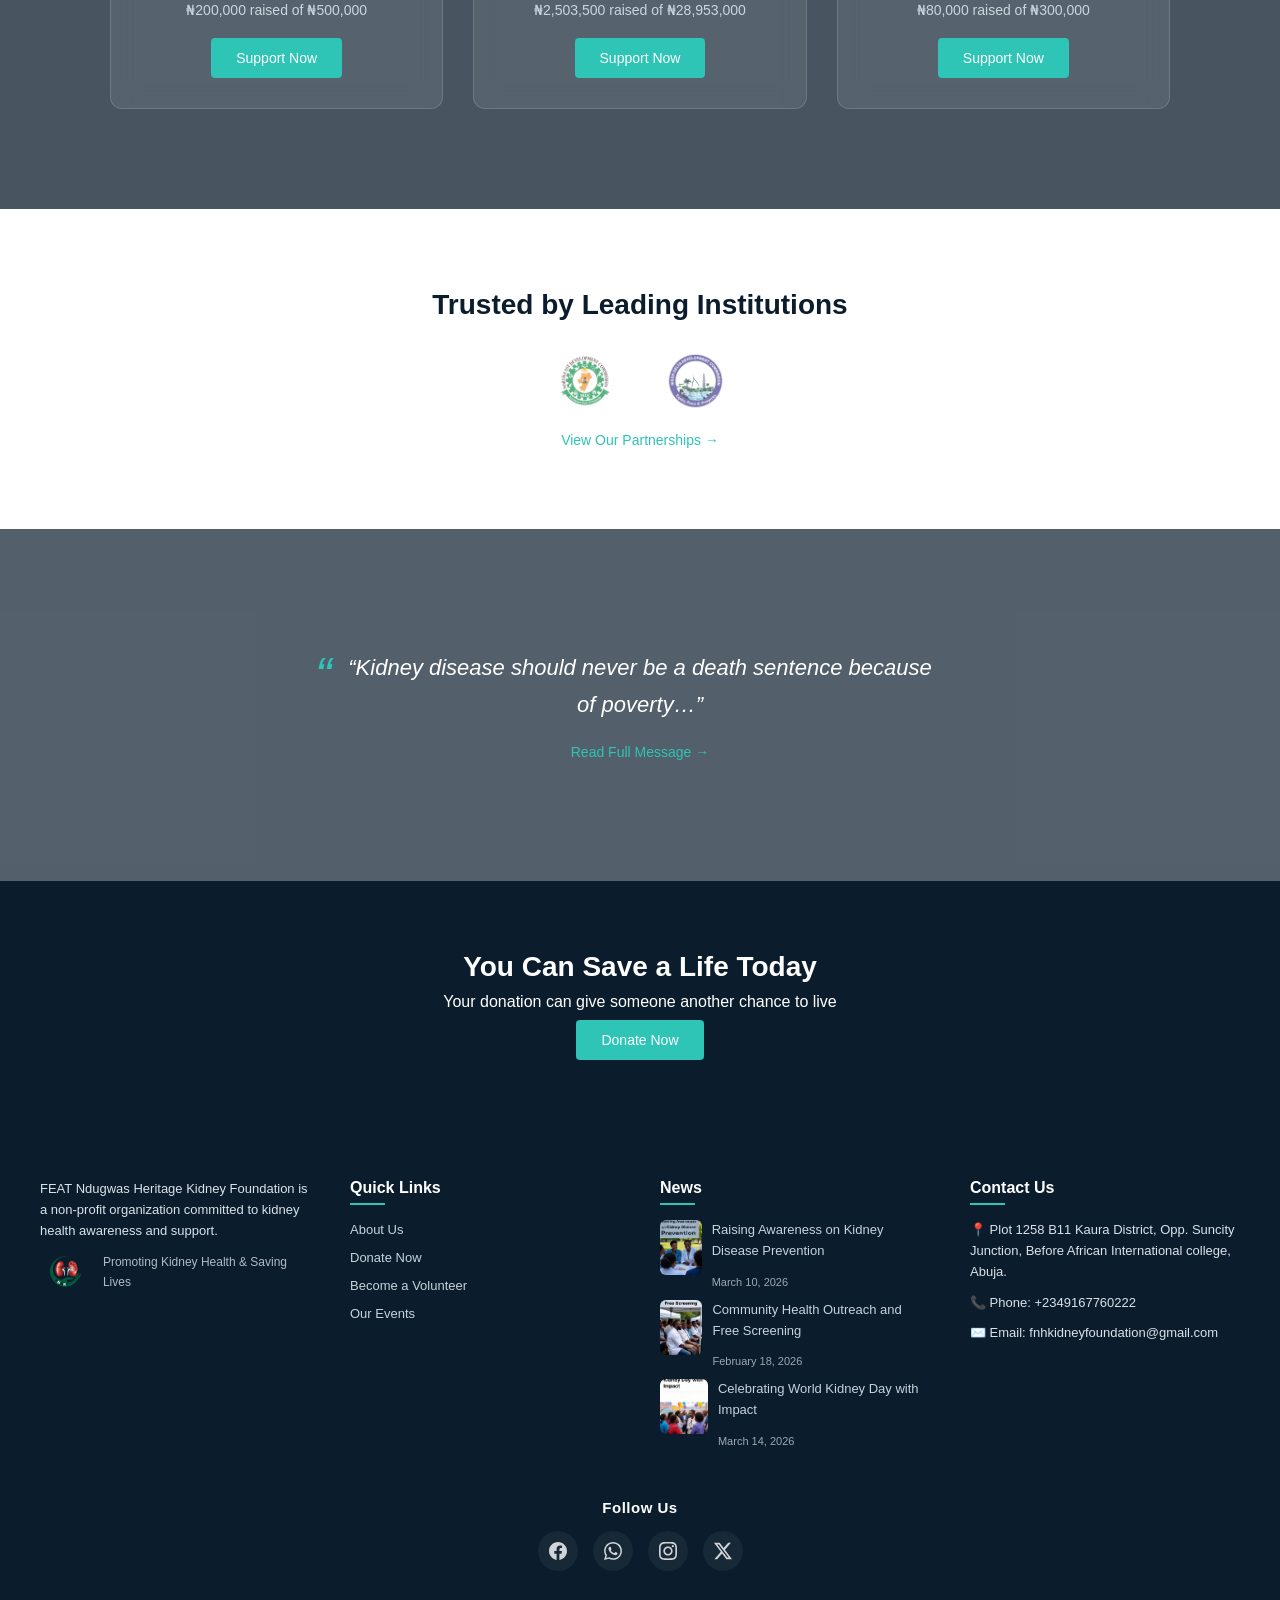
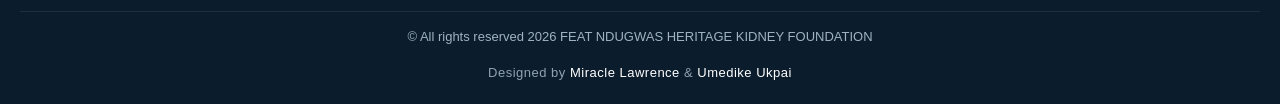
==== commit a30db4c3: "Team page setup complete" ====
--- a/index.html
+++ b/index.html
@@ -62,6 +62,7 @@
           <li><a href="index.html">Home</a></li>
           <li><a href="about.html">About</a></li>
           <li><a href="events.html">Events</a></li>
+          <li><a href="team.html">Team</a></li>
           <li><a href="donate.html" class="donate-btn">Donate</a></li>
           <li><a href="#" id="searchToggle">⌕</a></li>
         </ul>
--- a/css/main.css
+++ b/css/main.css
@@ -2355,8 +2355,8 @@
     rgba(0, 102, 153, 0.75)
   );
 
+  -webkit-backdrop-filter: blur(8px);
   backdrop-filter: blur(8px);
-  -webkit-backdrop-filter: blur(8px);
 
   justify-content: center;
   align-items: center;
@@ -2508,6 +2508,91 @@
   color: #0a2c5e;
   text-align: center;
   margin: 15px 0;
+}
+
+
+.patient-select {
+  width: 100%;
+  padding: 12px;
+  margin: 15px 0;
+  border-radius: 10px;
+  border: 1px solid #ccc;
+  font-size: 1rem;
+  outline: none;
+  background: #fff;
+}
+
+.team-section{
+    padding:80px 20px;
+}
+
+.container{
+    width:min(1200px,95%);
+    margin:auto;
+}
+
+.section-heading{
+    text-align:center;
+    margin-bottom:60px;
+}
+
+.section-heading h1{
+    font-size:2.5rem;
+    color:#0B5E55;
+    margin-bottom:15px;
+}
+
+.section-heading p{
+    max-width:750px;
+    margin:auto;
+    line-height:1.7;
+    color:#666;
+}
+
+.team-grid{
+    display:grid;
+    grid-template-columns:repeat(auto-fit,minmax(280px,1fr));
+    gap:30px;
+}
+
+.team-card{
+    background:#fff;
+    border-radius:15px;
+    overflow:hidden;
+    box-shadow:0 10px 30px rgba(0,0,0,.08);
+    transition:.3s;
+}
+
+.team-card:hover{
+    transform:translateY(-8px);
+}
+
+.team-card img{
+    width:100%;
+    height:320px;
+    object-fit:cover;
+}
+
+.team-content{
+    padding:25px;
+}
+
+.team-content h2{
+    color:#0B5E55;
+    font-size:1.3rem;
+    margin-bottom:8px;
+}
+
+.role{
+    color:#28a745;
+    font-weight:bold;
+    margin-bottom:15px;
+}
+
+.description{
+    color:#666;
+    line-height:1.7;
+    font-size:.95rem;
 }
 
 /* RESPONSIVE */
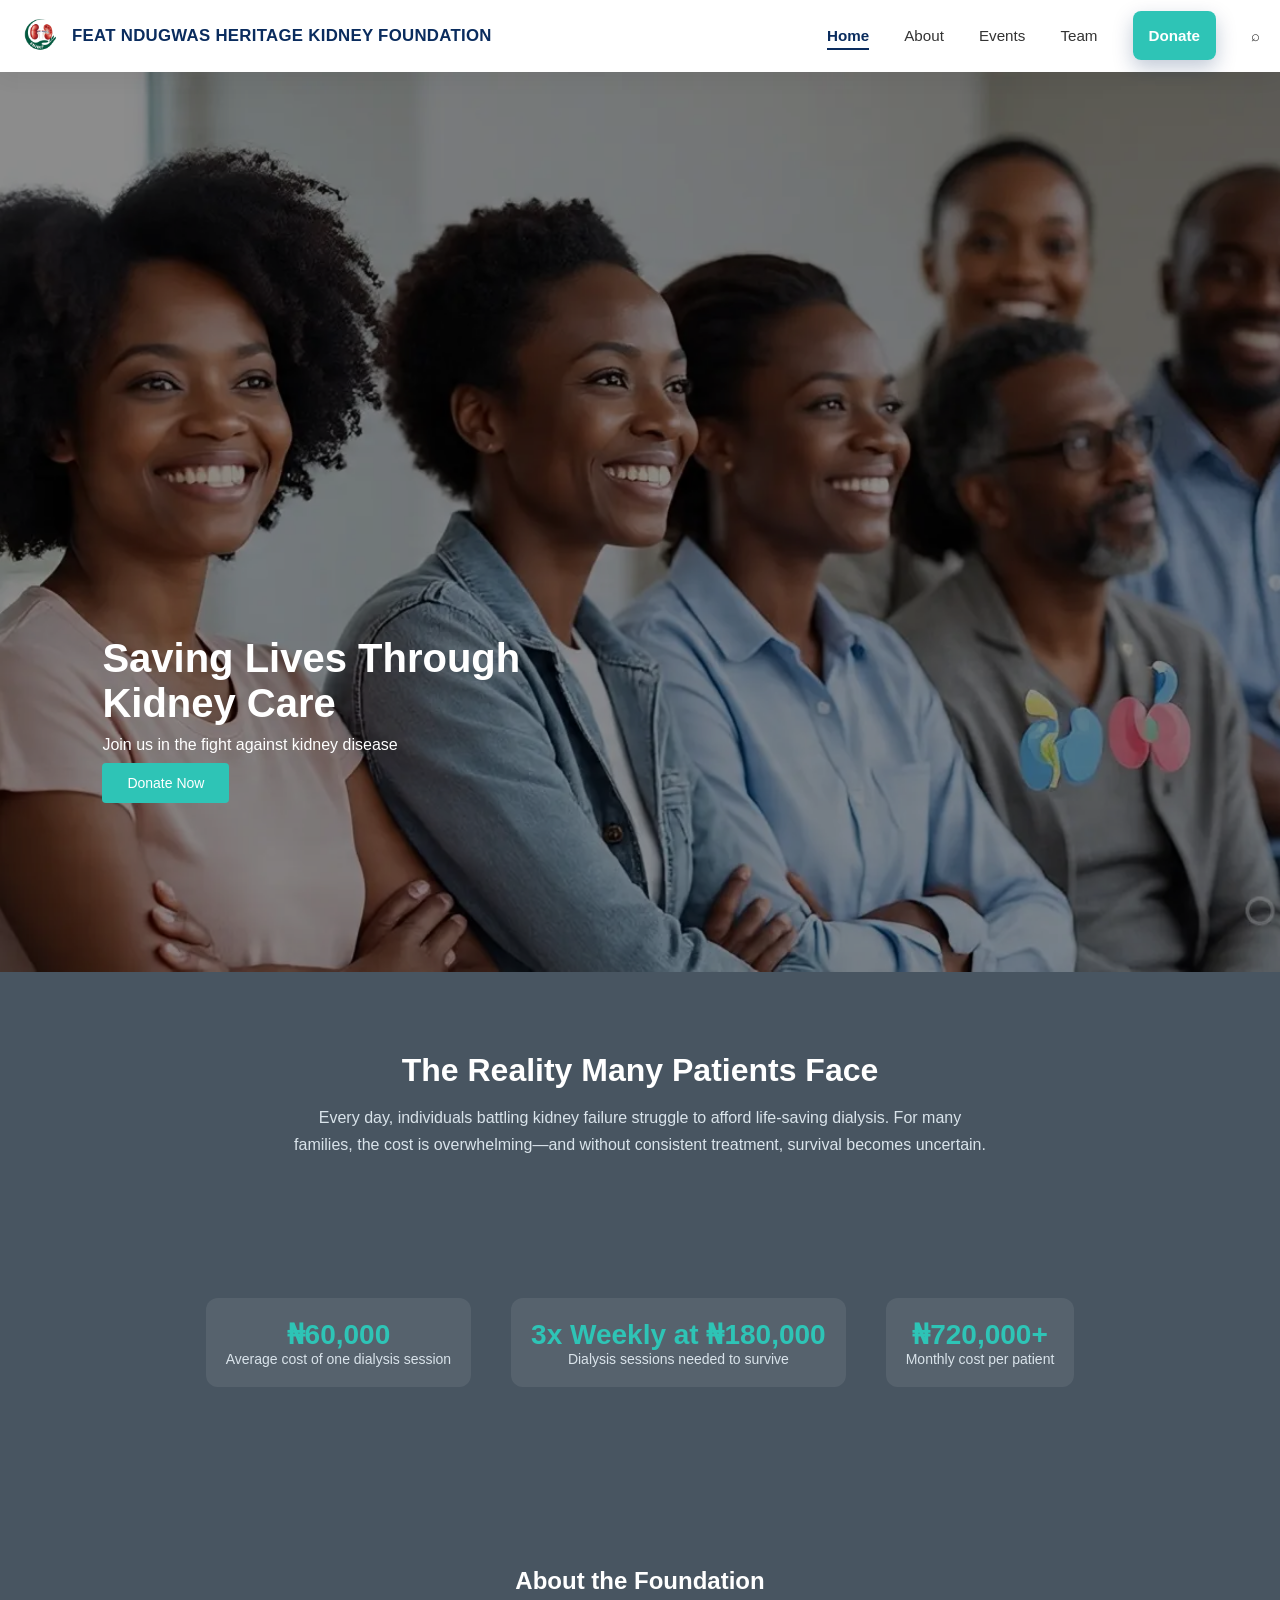
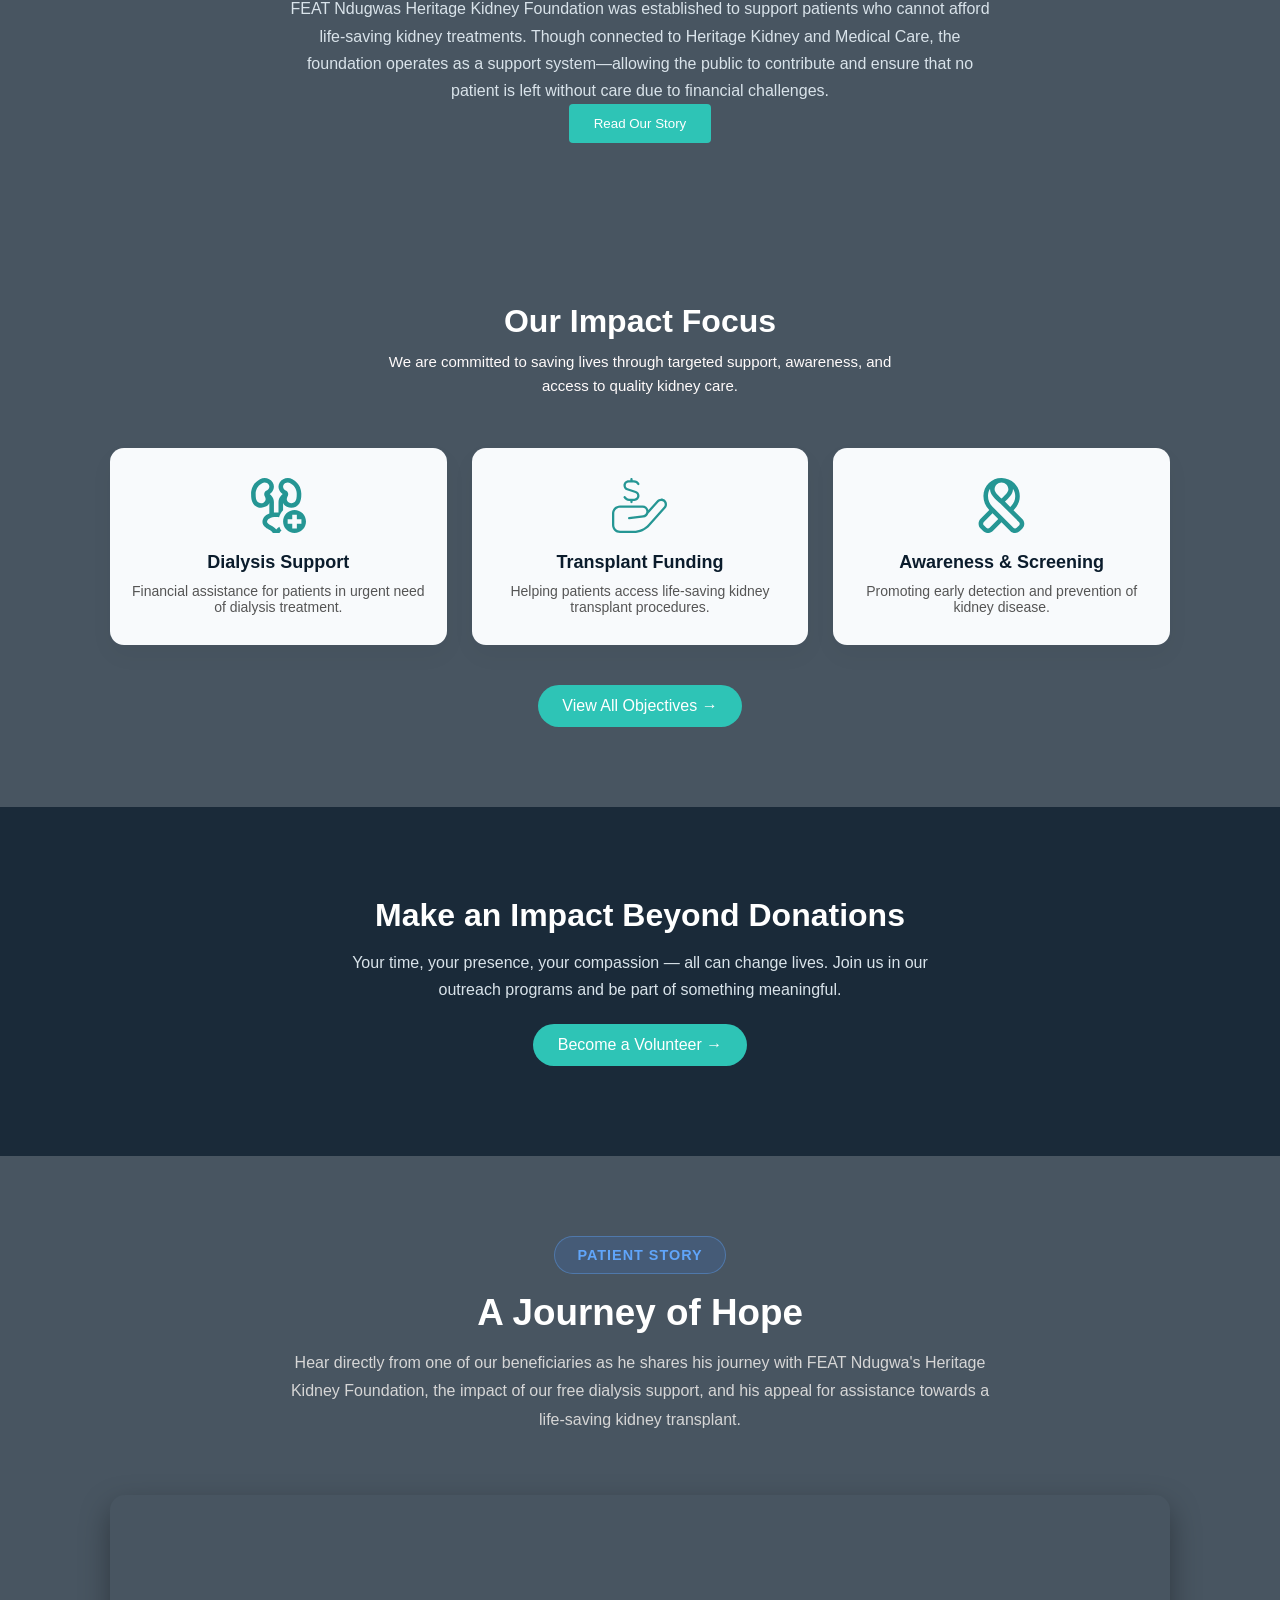
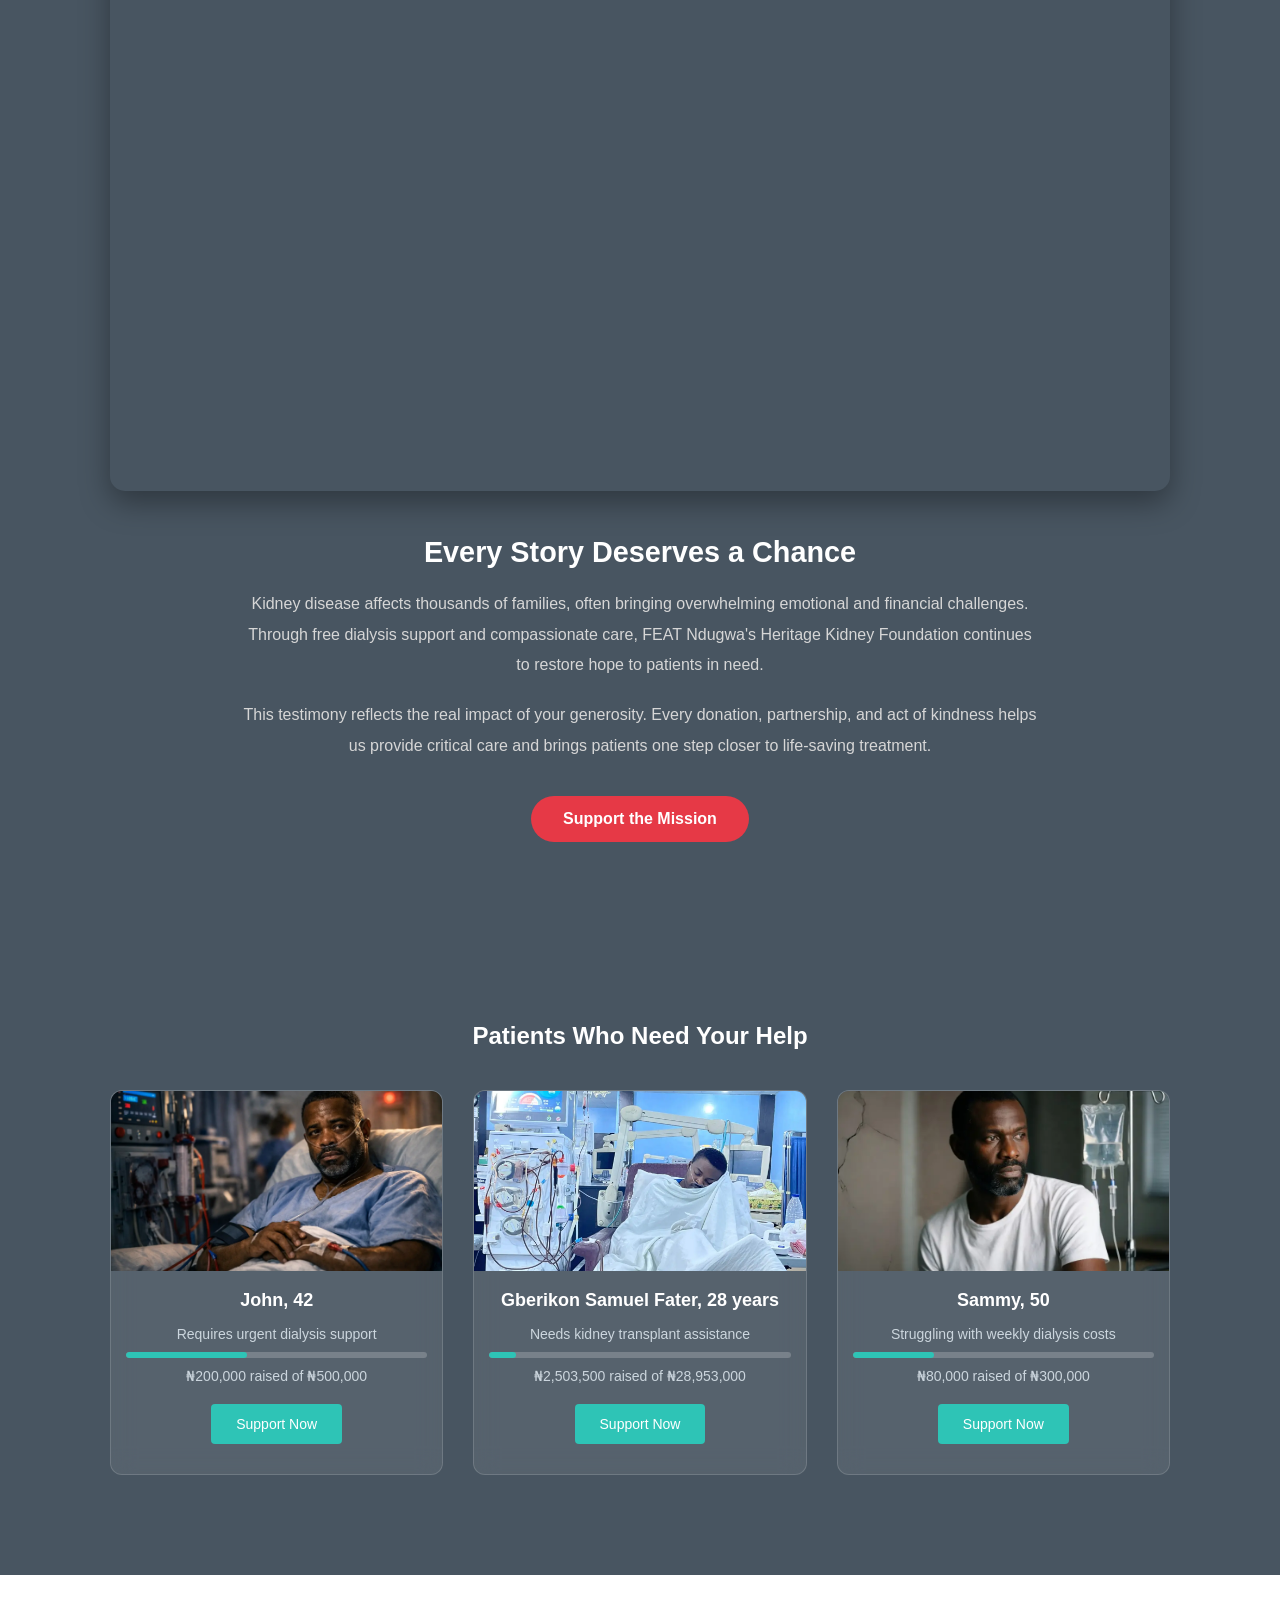
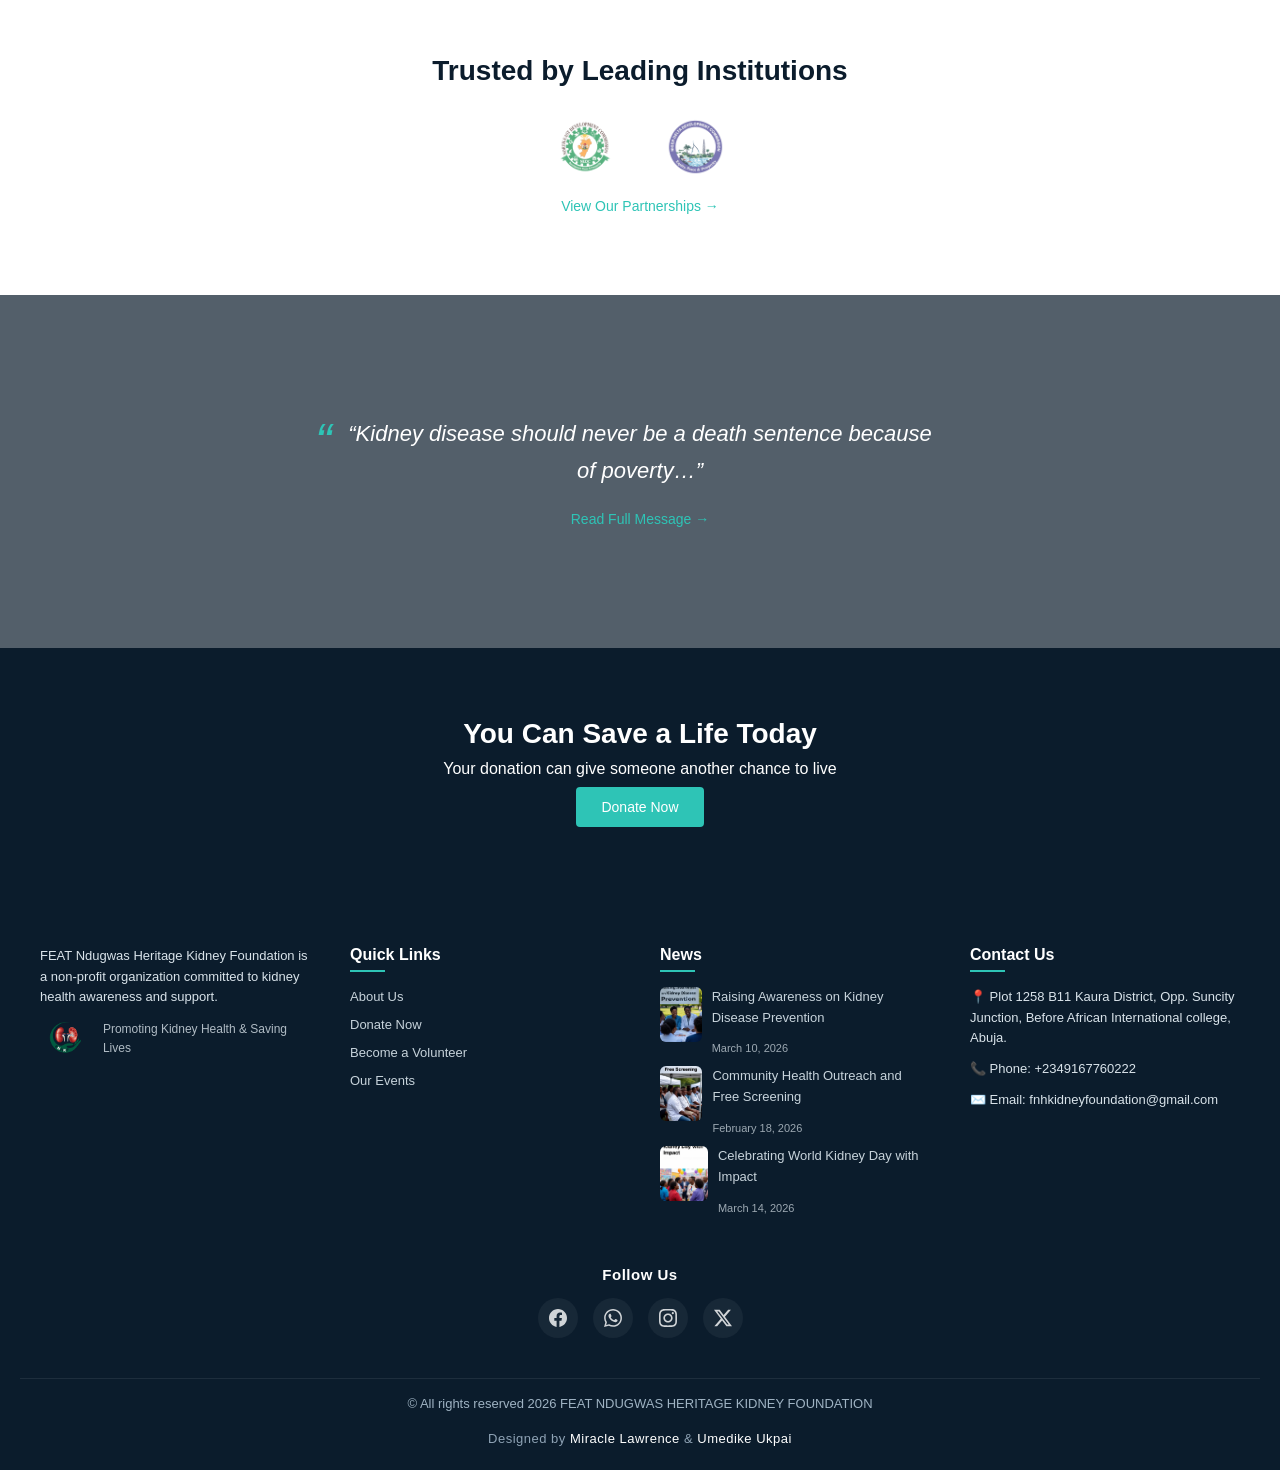
==== commit 4c26bbd7: "Added Videos to three pages" ====
--- a/index.html
+++ b/index.html
@@ -257,6 +257,63 @@
           </div>
         </section>
 
+        <!-- Patient Testimonial Section -->
+        <section class="patient-story">
+          <div class="container">
+            <div class="section-header">
+              <span class="section-tag">Patient Story</span>
+              <h3>A Journey of Hope</h3>
+              <p>
+                Hear directly from one of our beneficiaries as he shares his
+                journey with FEAT Ndugwa's Heritage Kidney Foundation, the
+                impact of our free dialysis support, and his appeal for
+                assistance towards a life-saving kidney transplant.
+              </p>
+            </div>
+
+            <div class="video-wrapper">
+              <iframe
+                width="560"
+                height="315"
+                src="https://www.youtube.com/embed/_Vo7YiOo4Xg?si=vlJcyK8OLLZuQNZ1"
+                title="YouTube video player"
+                frameborder="0"
+                allow="
+                  accelerometer;
+                  autoplay;
+                  clipboard-write;
+                  encrypted-media;
+                  gyroscope;
+                  picture-in-picture;
+                  web-share;
+                "
+                referrerpolicy="strict-origin-when-cross-origin"
+                allowfullscreen
+              ></iframe>
+            </div>
+
+            <div class="story-content">
+              <h3>Every Story Deserves a Chance</h3>
+
+              <p>
+                Kidney disease affects thousands of families, often bringing
+                overwhelming emotional and financial challenges. Through free
+                dialysis support and compassionate care, FEAT Ndugwa's Heritage
+                Kidney Foundation continues to restore hope to patients in need.
+              </p>
+
+              <p>
+                This testimony reflects the real impact of your generosity.
+                Every donation, partnership, and act of kindness helps us
+                provide critical care and brings patients one step closer to
+                life-saving treatment.
+              </p>
+
+              <a href="donate.html" class="support-btn"> Support the Mission </a>
+            </div>
+          </div>
+        </section>
+
         <section class="cases">
           <div class="container">
             <h2>Patients Who Need Your Help</h2>
@@ -276,7 +333,9 @@
           <img src="images/niger-delta.webp" alt="Niger Delta" />
         </div>
 
-        <a href="about.html#partners-section" class="partners-link"> View Our Partnerships → </a>
+        <a href="about.html#partners-section" class="partners-link">
+          View Our Partnerships →
+        </a>
       </section>
 
       <section class="founder-teaser">
--- a/css/main.css
+++ b/css/main.css
@@ -754,7 +754,279 @@
 
 
 
-
+.patient-story {
+    padding: 80px 20px;
+    background: transparent; /* or remove if your page already has a dark background */
+}
+
+.patient-story .container {
+    max-width: 1100px;
+    margin: 0 auto;
+}
+
+.section-header {
+    text-align: center;
+    margin-bottom: 50px;
+}
+
+.section-tag {
+    display: inline-flex;
+    align-items: center;
+    gap: 8px;
+    background: rgba(59, 130, 246, 0.15);
+    color: #60a5fa;
+    border: 1px solid rgba(96, 165, 250, 0.4);
+    padding: 10px 22px;
+    border-radius: 50px;
+    font-size: 0.9rem;
+    font-weight: 700;
+    letter-spacing: 1px;
+    text-transform: uppercase;
+    margin-bottom: 18px;
+    
+}
+
+.section-header h3 {
+    font-size: 2.3rem;
+    color: #ffffff;
+    margin-bottom: 15px;
+}
+
+.section-header p {
+    max-width: 700px;
+    margin: 0 auto;
+    color: #d6d6d6;
+    line-height: 1.8;
+}
+
+.video-wrapper {
+    position: relative;
+    width: 100%;
+    aspect-ratio: 16 / 9;
+    overflow: hidden;
+    border-radius: 15px;
+    box-shadow: 0 12px 30px rgba(0, 0, 0, 0.35);
+    margin-bottom: 45px;
+}
+
+.video-wrapper iframe {
+    width: 100%;
+    height: 100%;
+    border: none;
+}
+
+.story-content {
+    text-align: center;
+    max-width: 800px;
+    margin: auto;
+}
+
+.story-content h3 {
+    font-size: 1.8rem;
+    margin-bottom: 20px;
+    color: #ffffff;
+}
+
+.story-content p {
+    color: #d6d6d6;
+    line-height: 1.9;
+    margin-bottom: 20px;
+}
+
+.support-btn {
+    display: inline-block;
+    margin-top: 15px;
+    padding: 14px 32px;
+    background: #e63946;
+    color: #ffffff;
+    text-decoration: none;
+    border-radius: 50px;
+    font-weight: 600;
+    transition: all 0.3s ease;
+}
+
+.support-btn:hover {
+    background: #ff4d5a;
+    transform: translateY(-3px);
+    box-shadow: 0 8px 20px rgba(230, 57, 70, 0.35);
+}
+
+@media (max-width: 768px) {
+    .patient-story {
+        padding: 60px 15px;
+    }
+
+    .section-header h2 {
+        font-size: 1.9rem;
+    }
+
+    .story-content h3 {
+        font-size: 1.5rem;
+    }
+
+    .section-header p,
+    .story-content p {
+        font-size: 0.95rem;
+    }
+}
+
+
+.ceo-message {
+    padding: 90px 20px;
+    background: #ffffff;
+}
+
+.ceo-message .container {
+    max-width: 1100px;
+    margin: auto;
+}
+
+.ceo-tag {
+    display: inline-block;
+    padding: 10px 22px;
+    background: rgba(37, 99, 235, 0.1);
+    border: 1px solid rgba(37, 99, 235, 0.2);
+    color: #2563eb;
+    border-radius: 50px;
+    font-size: 0.9rem;
+    font-weight: 700;
+    text-transform: uppercase;
+    letter-spacing: 1px;
+    margin-bottom: 18px;
+}
+
+.ceo-message .section-header {
+    text-align: center;
+    margin-bottom: 50px;
+}
+
+.ceo-message h2 {
+    color: #1f2937;
+    font-size: 2.5rem;
+    margin-bottom: 18px;
+}
+
+.ceo-message .section-header p {
+    color: #4b5563;
+    max-width: 720px;
+    margin: auto;
+    line-height: 1.9;
+}
+
+.message-content {
+    max-width: 820px;
+    margin: 45px auto 0;
+    text-align: center;
+}
+
+.message-content h3 {
+    color: #1f2937;
+    font-size: 1.8rem;
+    margin-bottom: 20px;
+}
+
+.message-content p {
+    color: #4b5563;
+    line-height: 1.9;
+    margin-bottom: 20px;
+}
+
+.learn-btn {
+    display: inline-block;
+    margin-top: 15px;
+    padding: 14px 34px;
+    background: #2563eb;
+    color: #ffffff;
+    text-decoration: none;
+    border-radius: 40px;
+    font-weight: 600;
+    transition: all 0.3s ease;
+}
+
+.learn-btn:hover {
+    background: #1d4ed8;
+    transform: translateY(-3px);
+    box-shadow: 0 10px 25px rgba(37, 99, 235, 0.25);
+}
+
+
+.community-outreach {
+    padding: 90px 20px;
+    background: #0f172a;
+}
+
+.community-outreach .container {
+    max-width: 1100px;
+    margin: auto;
+}
+
+.outreach-tag {
+    display: inline-block;
+    padding: 10px 22px;
+    background: rgba(16, 185, 129, 0.15);
+    color: #34d399;
+    border: 1px solid rgba(52, 211, 153, 0.35);
+    border-radius: 50px;
+    text-transform: uppercase;
+    letter-spacing: 1px;
+    font-size: 0.9rem;
+    font-weight: 700;
+    margin-bottom: 18px;
+}
+
+.community-outreach .section-header {
+    text-align: center;
+    margin-bottom: 50px;
+}
+
+.community-outreach h2 {
+    color: #ffffff;
+    font-size: 2.5rem;
+    margin-bottom: 18px;
+}
+
+.community-outreach .section-header p {
+    color: #d1d5db;
+    max-width: 750px;
+    margin: auto;
+    line-height: 1.9;
+}
+
+.outreach-content {
+    max-width: 850px;
+    margin: 45px auto 0;
+    text-align: center;
+}
+
+.outreach-content h3 {
+    color: #ffffff;
+    font-size: 1.8rem;
+    margin-bottom: 20px;
+}
+
+.outreach-content p {
+    color: #d1d5db;
+    line-height: 1.9;
+    margin-bottom: 20px;
+}
+
+.outreach-btn {
+    display: inline-block;
+    margin-top: 15px;
+    padding: 14px 34px;
+    background: #10b981;
+    color: #ffffff;
+    text-decoration: none;
+    border-radius: 40px;
+    font-weight: 600;
+    transition: all 0.3s ease;
+}
+
+.outreach-btn:hover {
+    background: #059669;
+    transform: translateY(-3px);
+    box-shadow: 0 10px 25px rgba(16, 185, 129, 0.3);
+}
 
 
 
